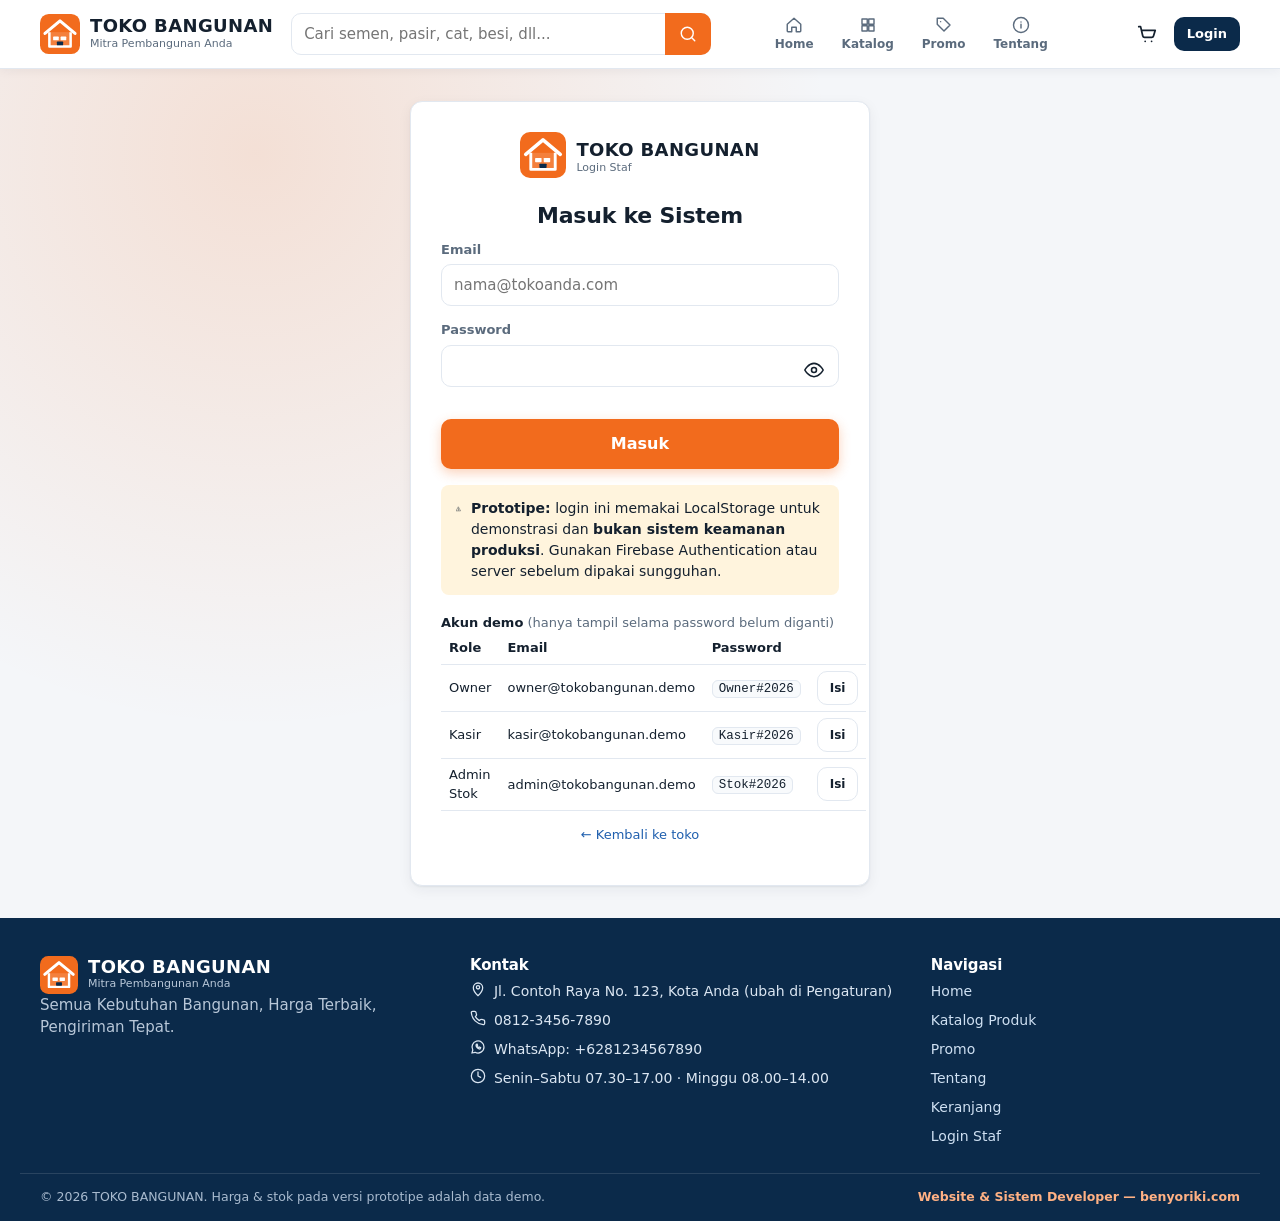
==== admin-stok.html @ a37c3157 "Add files via upload" ====
<!DOCTYPE html>
<html lang="id" data-theme="light">
<head>
<meta charset="utf-8">
<meta name="viewport" content="width=device-width, initial-scale=1">
<title>Dashboard Admin Stok — TOKO BANGUNAN</title>
<meta name="description" content="Inventaris dan pengelolaan stok toko bangunan.">
<meta name="theme-color" content="#0b2a4a">
<link rel="manifest" href="manifest.json">
<link rel="icon" href="icon.svg" type="image/svg+xml">
<link rel="apple-touch-icon" href="icon-192.png">
<script>(function(){try{var t=localStorage.getItem('tb_theme');if(t!=='dark'&&t!=='light')t=(window.matchMedia&&matchMedia('(prefers-color-scheme: dark)').matches)?'dark':'light';document.documentElement.setAttribute('data-theme',t);if(sessionStorage.getItem('tb_loaded')){document.documentElement.classList.add('no-loader')}else{document.documentElement.classList.add('loading')}}catch(e){}})();</script>
<link rel="stylesheet" href="style.css">
<link rel="stylesheet" href="responsive.css">
</head>
<body class="guard-pending" data-shell="dash" data-title="Admin Stok & Inventaris" data-roles="admin,owner">
<div id="tb-loader" role="status" aria-live="polite" aria-label="Memuat TOKO BANGUNAN"><div class="ld-box"><div class="ld-logo"><svg width="84" height="84" viewBox="0 0 64 64" role="img" aria-label="Logo TOKO BANGUNAN"><rect width="64" height="64" rx="14" fill="#f26b1d"/><path d="M8 31L32 11l24 20" fill="none" stroke="#fff" stroke-width="5" stroke-linecap="round" stroke-linejoin="round"/><path d="M15 29v23h34V29" fill="#fff" fill-opacity=".14" stroke="#fff" stroke-width="4" stroke-linejoin="round"/><rect x="21" y="36" width="9" height="6" rx="1" fill="#fff"/><rect x="33" y="36" width="9" height="6" rx="1" fill="#fff"/><rect x="27" y="44" width="10" height="6" rx="1" fill="#0b2a4a"/></svg></div><b>TOKO BANGUNAN</b><div class="ld-sub">Mitra Pembangunan Anda</div><div class="ld-bar"><i></i></div><small>Memuat sistem…</small></div></div>
<div class="dash" id="dash"><aside class="dash-side" id="dash-side"></aside><div class="dash-scrim" id="dash-scrim"></div><div class="dash-body"><header class="dash-top" id="dash-top"></header>
<main class="dash-main" id="page">

<div class="stat-grid" id="stok-stats"></div>
<div class="tabs" role="tablist" id="stok-tabs"><button role="tab" data-tab="inventaris" class="active">Inventaris</button><button role="tab" data-tab="mutasi">Stok Masuk / Keluar</button><button role="tab" data-tab="riwayat">Riwayat Stok</button><button role="tab" data-tab="kategori">Kategori & Satuan</button></div>
<section id="tab-inventaris">
  <div class="filter-bar">
    <label class="field grow"><span>Cari (SKU / nama / merek)</span><input class="input" type="search" id="inv-q" placeholder="Cari barang…"></label>
    <label class="field"><span>Kategori</span><select class="input" id="inv-cat"></select></label>
    <label class="field"><span>Status stok</span><select class="input" id="inv-status"><option value="">Semua</option><option value="ok">Tersedia</option><option value="low">Menipis</option><option value="out">Habis</option><option value="inactive">Nonaktif</option></select></label>
    <button class="btn btn-primary" id="inv-add" type="button"><span data-ic="plus" data-size="18"></span> Tambah Produk</button>
    <button class="btn btn-outline" id="inv-csv" type="button"><span data-ic="download" data-size="18"></span> Ekspor CSV</button>
  </div>
  <div class="tbl-wrap"><table class="tbl cards-sm" id="inv-table"><thead><tr><th class="sortable" data-sort="sku">SKU</th><th class="sortable" data-sort="name">Nama Barang</th><th class="sortable" data-sort="category">Kategori</th><th>Satuan</th><th class="num sortable" data-sort="stock">Stok</th><th class="num sortable" data-sort="cost">Harga Modal</th><th class="num sortable" data-sort="price">Harga Jual</th><th>Status</th><th class="actions">Aksi</th></tr></thead><tbody id="inv-body"></tbody></table></div>
  <div class="pager" id="inv-pager"></div>
</section>
<section id="tab-mutasi" hidden>
  <div class="grid-2e">
    <div class="card panel"><h3>Catat Stok Masuk</h3><form id="form-in" novalidate>
      <label class="field"><span>Produk *</span><select class="input" id="in-prod"></select></label>
      <div class="form-grid"><label class="field"><span>Jumlah masuk *</span><input class="input" type="number" min="0" step="any" id="in-qty" inputmode="decimal"></label><label class="field"><span>Satuan</span><input class="input" id="in-unit" disabled></label></div>
      <label class="field"><span>Alasan / keterangan *</span><input class="input" id="in-reason" placeholder="Contoh: Pembelian dari supplier PT Abadi, nota 123"></label>
      <p class="form-error" id="in-err" role="alert"></p><button class="btn btn-ok" type="submit">Simpan Stok Masuk</button></form></div>
    <div class="card panel"><h3>Catat Stok Keluar</h3><form id="form-out" novalidate>
      <label class="field"><span>Produk *</span><select class="input" id="out-prod"></select></label>
      <div class="form-grid"><label class="field"><span>Jumlah keluar *</span><input class="input" type="number" min="0" step="any" id="out-qty" inputmode="decimal"></label><label class="field"><span>Stok tersedia</span><input class="input" id="out-avail" disabled></label></div>
      <label class="field"><span>Alasan / keterangan *</span><input class="input" id="out-reason" placeholder="Contoh: Rusak/pecah, retur supplier, pemakaian toko"></label>
      <p class="form-error" id="out-err" role="alert"></p><button class="btn btn-danger" type="submit">Simpan Stok Keluar</button></form></div>
  </div>
  <div class="alert info"><span data-ic="info" data-size="18"></span><span>Penjualan kasir dan pesanan online mengurangi stok otomatis. Gunakan form ini hanya untuk stok masuk, keluar non-penjualan, dan koreksi hasil opname. Setiap perubahan mencatat waktu, jumlah, alasan, dan pengguna.</span></div>
  <div class="card panel"><h3>Koreksi Stok (Opname)</h3><form id="form-fix" novalidate class="filter-bar" style="margin:0">
    <label class="field grow"><span>Produk</span><select class="input" id="fix-prod"></select></label>
    <label class="field"><span>Stok hasil hitung fisik</span><input class="input" type="number" min="0" step="any" id="fix-qty"></label>
    <label class="field grow"><span>Alasan *</span><input class="input" id="fix-reason" placeholder="Contoh: Opname bulanan"></label>
    <button class="btn btn-outline" type="submit">Terapkan Koreksi</button></form><p class="form-error" id="fix-err" role="alert"></p></div>
</section>
<section id="tab-riwayat" hidden>
  <div class="filter-bar"><label class="field grow"><span>Cari produk / alasan</span><input class="input" type="search" id="mv-q"></label>
    <label class="field"><span>Jenis</span><select class="input" id="mv-type"><option value="">Semua</option><option value="masuk">Masuk</option><option value="keluar">Keluar</option><option value="koreksi">Koreksi</option><option value="penjualan">Penjualan kasir</option><option value="pesanan">Pesanan online</option><option value="pembatalan">Pembatalan</option></select></label>
    <button class="btn btn-outline" id="mv-csv" type="button"><span data-ic="download" data-size="18"></span> Ekspor CSV</button></div>
  <div class="tbl-wrap"><table class="tbl cards-sm"><thead><tr><th>Waktu</th><th>SKU</th><th>Produk</th><th>Jenis</th><th class="num">Jumlah</th><th class="num">Sebelum → Sesudah</th><th>Alasan</th><th>Pengguna</th></tr></thead><tbody id="mv-body"></tbody></table></div>
  <div class="pager" id="mv-pager"></div>
</section>
<section id="tab-kategori" hidden>
  <div class="grid-2e">
    <div class="card panel"><h3>Kategori</h3><div id="cat-list"></div>
      <form id="form-cat" class="filter-bar" style="margin:12px 0 0"><label class="field grow"><span>Nama kategori baru</span><input class="input" id="cat-name" placeholder="Contoh: Perlengkapan Taman"></label><button class="btn btn-primary" type="submit">Tambah</button></form><p class="form-error" id="cat-err" role="alert"></p></div>
    <div class="card panel"><h3>Satuan</h3><div id="unit-list" class="chips"></div>
      <form id="form-unit" class="filter-bar" style="margin:12px 0 0"><label class="field grow"><span>Satuan baru</span><input class="input" id="unit-name" placeholder="Contoh: bundle"></label><button class="btn btn-primary" type="submit">Tambah</button></form><p class="form-error" id="unit-err" role="alert"></p></div>
  </div>
</section>

</main>
<div id="dash-foot"></div></div></div>
<script src="data.js"></script>
<script src="app.js"></script>
<script src="auth.js"></script>
<script src="admin-stok.js"></script>
</body>
</html>
---- style.css ----
/* =====================================================================
   style.css — Desain utama TOKO BANGUNAN (tema terang & gelap)
   ===================================================================== */
:root {
  --bg: #f4f6f9; --surface: #ffffff; --surface-2: #f8fafc; --text: #14202e; --muted: #5b6b7d; --line: #e2e8f0;
  --navy: #0b2a4a; --navy-2: #123a63; --navy-text: #eaf1f8; --orange: #f26b1d; --orange-d: #d4570f; --orange-soft: #fff1e8;
  --blue: #1f5fae; --ok: #15803d; --ok-soft: #e6f6ec; --warn: #b45309; --warn-soft: #fff4dd; --bad: #c62828; --bad-soft: #fdeaea;
  --shadow: 0 1px 2px rgba(16, 32, 52, .06), 0 4px 14px rgba(16, 32, 52, .06); --shadow-lg: 0 10px 40px rgba(16, 32, 52, .18);
  --r: 12px; --r-sm: 8px; --font: Inter, system-ui, -apple-system, "Segoe UI", Roboto, "Helvetica Neue", Arial, sans-serif;
}
[data-theme="dark"] {
  --bg: #0b131e; --surface: #121e2d; --surface-2: #0f1927; --text: #e8eef5; --muted: #9fb2c6; --line: #24364b;
  --navy: #081423; --navy-2: #0e2540; --orange-soft: #3a2314; --ok: #4ade80; --ok-soft: #12301f; --warn: #fbbf24; --warn-soft: #3a2d0e; --bad: #f87171; --bad-soft: #3b1717; --blue: #6aa8ff;
  --shadow: 0 1px 2px rgba(0, 0, 0, .4), 0 4px 14px rgba(0, 0, 0, .3); --shadow-lg: 0 10px 40px rgba(0, 0, 0, .55);
}
* { box-sizing: border-box; }
html { -webkit-text-size-adjust: 100%; scroll-behavior: smooth; }
body { margin: 0; font-family: var(--font); background: var(--bg); color: var(--text); font-size: 15px; line-height: 1.5; min-width: 320px; overflow-x: hidden; }
img, svg { max-width: 100%; }
a { color: var(--blue); text-decoration: none; } a:hover { text-decoration: underline; }
h1, h2, h3, h4 { line-height: 1.2; margin: 0 0 .5em; letter-spacing: -.01em; }
p { margin: 0 0 .8em; }
:focus-visible { outline: 3px solid #ffb184; outline-offset: 2px; border-radius: 6px; }
.container { width: 100%; max-width: 1240px; margin: 0 auto; padding: 0 20px; }
.ic { flex: none; vertical-align: middle; }
.muted { color: var(--muted); } .muted-light { color: #b8c7d8; } .small { font-size: 13px; } .right { text-align: right; } .center { text-align: center; }
.sr-only { position: absolute; width: 1px; height: 1px; overflow: hidden; clip: rect(0 0 0 0); white-space: nowrap; }
body.modal-open { overflow: hidden; }
.guard-pending #page, .guard-pending #dash { visibility: hidden; }
[hidden] { display: none !important; }

/* ---- Loading screen ---- */
#tb-loader { position: fixed; inset: 0; z-index: 9999; background: linear-gradient(160deg, #0b2a4a, #123a63); display: grid; place-items: center; color: #fff; transition: opacity .45s ease, visibility .45s; }
#tb-loader.done { opacity: 0; visibility: hidden; }
html.no-loader #tb-loader { display: none; }
html.loading body { overflow: hidden; }
.ld-box { text-align: center; padding: 24px; }
.ld-logo { width: 84px; height: 84px; margin: 0 auto 14px; animation: ldPop .9s ease both; }
.ld-box b { display: block; font-size: 24px; letter-spacing: .12em; }
.ld-box small { display: block; margin-top: 10px; opacity: .8; }
.ld-sub { opacity: .85; font-size: 13px; margin-top: 2px; }
.ld-bar { width: 220px; height: 6px; border-radius: 99px; background: rgba(255, 255, 255, .2); margin: 18px auto 0; overflow: hidden; }
.ld-bar i { display: block; height: 100%; width: 100%; background: var(--orange); border-radius: 99px; transform-origin: left; animation: ldBar 3s linear forwards; }
@keyframes ldBar { from { transform: scaleX(0); } to { transform: scaleX(1); } }
@keyframes ldPop { from { transform: scale(.6) translateY(10px); opacity: 0; } to { transform: none; opacity: 1; } }

/* ---- Tombol & form ---- */
.btn { display: inline-flex; align-items: center; justify-content: center; gap: 8px; border: 1.5px solid transparent; border-radius: 10px; padding: 10px 18px; font: 600 14px/1.2 var(--font); cursor: pointer; transition: transform .12s ease, background .15s, box-shadow .15s, border-color .15s; min-height: 42px; text-decoration: none !important; white-space: nowrap; }
.btn:active { transform: translateY(1px); } .btn[disabled] { opacity: .5; cursor: not-allowed; }
.btn-primary { background: var(--orange); color: #fff; box-shadow: 0 4px 12px rgba(242, 107, 29, .3); } .btn-primary:hover:not([disabled]) { background: var(--orange-d); }
.btn-dark { background: var(--navy); color: #fff; } .btn-dark:hover { background: var(--navy-2); }
.btn-outline { background: transparent; border-color: var(--line); color: var(--text); } .btn-outline:hover { border-color: var(--orange); color: var(--orange); }
.btn-ghost { background: transparent; color: var(--text); } .btn-ghost:hover { background: var(--surface-2); }
.btn-light { background: #fff; color: #14202e; } .btn-danger { background: var(--bad); color: #fff; } .btn-ok { background: var(--ok); color: #fff; }
[data-theme="dark"] .btn-ok { color: #06240f; } [data-theme="dark"] .btn-danger { color: #2a0606; }
.btn-ghost-light { background: rgba(255, 255, 255, .08); color: #fff; border-color: rgba(255, 255, 255, .18); } .btn-ghost-light:hover { background: rgba(255, 255, 255, .16); }
.btn-sm { padding: 6px 12px; min-height: 34px; font-size: 13px; } .btn-lg { padding: 14px 26px; font-size: 16px; min-height: 50px; } .btn-block { width: 100%; }
.icon-btn { display: inline-grid; place-items: center; width: 42px; height: 42px; border-radius: 10px; border: 0; background: transparent; color: inherit; cursor: pointer; position: relative; } .icon-btn:hover { background: rgba(127, 140, 160, .16); text-decoration: none; }
.input, select.input, textarea.input { width: 100%; padding: 10px 12px; border: 1.5px solid var(--line); border-radius: 10px; background: var(--surface); color: var(--text); font: 400 15px var(--font); min-height: 42px; }
.input:focus { border-color: var(--orange); outline: none; box-shadow: 0 0 0 3px rgba(242, 107, 29, .2); }
textarea.input { min-height: 80px; resize: vertical; }
.field { display: block; margin-bottom: 14px; } .field > span { display: block; font-size: 13px; font-weight: 600; margin-bottom: 5px; color: var(--muted); }
.field .hint { font-weight: 400; font-size: 12px; color: var(--muted); margin-top: 4px; display: block; }
.form-error { color: var(--bad); font-size: 13px; min-height: 18px; margin: 4px 0 0; font-weight: 600; }
.form-grid { display: grid; grid-template-columns: repeat(2, minmax(0, 1fr)); gap: 0 16px; } .form-grid .full { grid-column: 1 / -1; }
.check { display: flex; align-items: center; gap: 8px; font-size: 14px; cursor: pointer; } .check input { width: 18px; height: 18px; accent-color: var(--orange); }
.pw-wrap { position: relative; } .pw-wrap .input { padding-right: 46px; } .pw-wrap button { position: absolute; right: 4px; top: 4px; }

/* ---- Badge, pill, kartu, alert ---- */
.badge { position: absolute; top: 2px; right: 0; min-width: 18px; height: 18px; border-radius: 99px; background: var(--orange); color: #fff; font: 700 11px/18px var(--font); text-align: center; padding: 0 5px; }
.pill { display: inline-block; padding: 2px 10px; border-radius: 99px; font-size: 12px; font-weight: 700; background: var(--surface-2); color: var(--muted); border: 1px solid var(--line); white-space: nowrap; }
.pill.ok { background: var(--ok-soft); color: var(--ok); border-color: transparent; } .pill.warn { background: var(--warn-soft); color: var(--warn); border-color: transparent; } .pill.bad { background: var(--bad-soft); color: var(--bad); border-color: transparent; } .pill.promo { background: var(--orange); color: #fff; border-color: transparent; } .pill.info { background: #e7f0fc; color: #1f5fae; border-color: transparent; }
[data-theme="dark"] .pill.info { background: #15294a; color: #8db8ff; }
.card { background: var(--surface); border: 1px solid var(--line); border-radius: var(--r); box-shadow: var(--shadow); }
.card-pad { padding: 20px; }
.alert { display: flex; gap: 10px; padding: 12px 14px; border-radius: var(--r-sm); font-size: 14px; border: 1px solid var(--line); background: var(--surface-2); margin-bottom: 14px; }
.alert.warn { background: var(--warn-soft); border-color: transparent; color: var(--text); } .alert.bad { background: var(--bad-soft); border-color: transparent; } .alert.ok { background: var(--ok-soft); border-color: transparent; } .alert.info { background: #e7f0fc; border-color: transparent; color: #0f3a6e; }
[data-theme="dark"] .alert.info { background: #15294a; color: #cfe1ff; }
.demo-banner { display: flex; gap: 8px; align-items: flex-start; background: var(--warn-soft); color: var(--text); font-size: 13px; padding: 8px 14px; border-radius: 10px; margin: 12px 0; }
.toasts, #toasts { position: fixed; right: 16px; bottom: 16px; z-index: 9000; display: grid; gap: 8px; max-width: min(380px, calc(100vw - 32px)); }
.toast { background: var(--navy); color: #fff; padding: 12px 16px; border-radius: 10px; box-shadow: var(--shadow-lg); font-size: 14px; animation: toastIn .25s ease; border-left: 4px solid var(--blue); }
.toast.ok { border-left-color: #2fb860; } .toast.error { border-left-color: #ef4444; background: #3b1212; } .toast.out { opacity: 0; transform: translateY(8px); transition: .3s; }
@keyframes toastIn { from { opacity: 0; transform: translateY(10px); } }

/* ---- Modal ---- */
.modal-wrap { position: fixed; inset: 0; z-index: 8000; background: rgba(8, 20, 35, .6); display: grid; place-items: center; padding: 16px; animation: fade .15s; }
.modal { background: var(--surface); color: var(--text); width: min(560px, 100%); max-height: calc(100vh - 32px); display: flex; flex-direction: column; border-radius: 14px; box-shadow: var(--shadow-lg); }
.modal.wide, .modal-wrap.wide .modal { width: min(860px, 100%); }
.modal-head { display: flex; justify-content: space-between; align-items: center; padding: 14px 18px; border-bottom: 1px solid var(--line); } .modal-head h3 { margin: 0; font-size: 18px; }
.modal-body { padding: 18px; overflow: auto; } .modal-foot { padding: 12px 18px; border-top: 1px solid var(--line); display: flex; gap: 8px; justify-content: flex-end; flex-wrap: wrap; }
@keyframes fade { from { opacity: 0; } }

/* ---- Header publik ---- */
.site-header { position: sticky; top: 0; z-index: 500; background: var(--surface); border-bottom: 1px solid var(--line); box-shadow: 0 2px 10px rgba(16, 32, 52, .05); }
.hdr-row { display: flex; align-items: center; gap: 18px; min-height: 68px; }
.brand { display: flex; align-items: center; gap: 10px; color: var(--text); text-decoration: none !important; } .brand b { display: block; font-size: 18px; letter-spacing: .02em; line-height: 1.1; font-weight: 800; } .brand small { display: block; font-size: 11px; color: var(--muted); }
.brand-light { color: #fff; } .brand-light small { color: #b8c7d8; }
.hdr-search { flex: 1; display: flex; max-width: 420px; position: relative; } .hdr-search .input { padding-right: 52px; border-radius: 10px; }
.search-btn { position: absolute; right: 0; top: 0; height: 100%; width: 46px; border: 0; background: var(--orange); color: #fff; border-radius: 0 10px 10px 0; cursor: pointer; }
.hdr-nav { display: flex; gap: 4px; margin-left: auto; } .hdr-nav a { display: flex; flex-direction: column; align-items: center; gap: 1px; padding: 6px 12px; border-radius: 8px; color: var(--muted); font-size: 12px; font-weight: 600; } .hdr-nav a:hover, .hdr-nav a.active { color: var(--orange); text-decoration: none; background: var(--orange-soft); }
.hdr-actions { display: flex; align-items: center; gap: 6px; } .menu-btn { display: none; }

/* ---- Hero ---- */
.hero { position: relative; color: #fff; background: var(--navy); overflow: hidden; }
.hero-img { position: absolute; inset: 0; width: 100%; height: 100%; object-fit: cover; }
.hero::before { content: ""; position: absolute; inset: 0; background: linear-gradient(90deg, rgba(8, 20, 35, .93) 0%, rgba(8, 20, 35, .72) 42%, rgba(8, 20, 35, .12) 100%); z-index: 1; }
.hero-inner { position: relative; z-index: 2; padding: 64px 20px 54px; display: grid; grid-template-columns: 1.2fr .8fr; gap: 24px; align-items: center; }
.hero h1 { font-size: clamp(30px, 4.6vw, 54px); font-weight: 800; margin-bottom: 14px; } .hero h1 em { font-style: normal; color: #ffa04d; display: block; }
.hero p { font-size: 17px; max-width: 560px; color: #dbe6f2; }
.hero-cta { display: flex; gap: 12px; flex-wrap: wrap; margin: 22px 0; }
.hero-badges { display: flex; flex-wrap: wrap; gap: 10px 22px; margin-top: 8px; } .hero-badges span { display: flex; align-items: center; gap: 8px; font-size: 14px; font-weight: 600; } .hero-badges .ic-wrap { display: grid; place-items: center; width: 34px; height: 34px; border-radius: 50%; background: var(--orange); }
.promo-badge { justify-self: end; width: 190px; height: 190px; border-radius: 50%; background: radial-gradient(circle at 35% 30%, #ff5a2a, #c9150d); display: grid; place-content: center; text-align: center; box-shadow: 0 10px 30px rgba(0, 0, 0, .4), 0 0 0 6px rgba(255, 200, 60, .85); transform: rotate(-8deg); }
.promo-badge small { font-weight: 800; letter-spacing: .1em; font-size: 13px; color: #ffe08a; } .promo-badge strong { font-size: 54px; line-height: 1; font-weight: 800; } .promo-badge span { font-size: 12px; font-weight: 700; }

/* ---- Seksi ---- */
.section { padding: 44px 0; } .section.alt { background: var(--surface); border-block: 1px solid var(--line); }
.sec-head { display: flex; justify-content: space-between; align-items: end; gap: 12px; margin-bottom: 20px; flex-wrap: wrap; } .sec-head h2 { margin: 0; font-size: 26px; } .sec-head p { margin: 4px 0 0; color: var(--muted); }
.link-more { font-weight: 700; display: inline-flex; align-items: center; gap: 6px; font-size: 14px; }
.cat-grid { display: grid; grid-template-columns: repeat(auto-fill, minmax(140px, 1fr)); gap: 14px; }
.cat-card { display: block; text-align: center; background: var(--surface); border: 1px solid var(--line); border-radius: var(--r); padding: 12px; color: var(--text); transition: .15s; } .cat-card:hover { border-color: var(--orange); transform: translateY(-3px); box-shadow: var(--shadow); text-decoration: none; }
.cat-card img { width: 100%; aspect-ratio: 1; object-fit: cover; border-radius: 8px; background: var(--surface-2); } .cat-card b { display: block; margin-top: 8px; font-size: 14px; } .cat-card small { color: var(--muted); }
.strip { display: grid; grid-template-columns: repeat(4, 1fr); gap: 14px; } .strip .item { display: flex; gap: 12px; align-items: center; padding: 16px; } .strip .ic-wrap { width: 46px; height: 46px; display: grid; place-items: center; border-radius: 12px; background: var(--orange-soft); color: var(--orange); flex: none; }
.promo-banner { display: grid; grid-template-columns: auto 1fr auto; gap: 20px; align-items: center; background: linear-gradient(100deg, var(--orange), #ff9a3d); color: #fff; border-radius: 16px; padding: 22px 26px; }
.promo-banner h3 { font-size: 24px; margin: 0 0 4px; } .promo-banner p { margin: 0; opacity: .95; } .promo-banner .btn { background: #fff; color: #b44100; }
.ship-banner { display: grid; grid-template-columns: 1fr 1fr; border-radius: 16px; overflow: hidden; background: var(--navy); color: #fff; }
.ship-banner .l { padding: 28px; } .ship-banner .l h3 { color: #ffa04d; font-size: 24px; } .ship-banner .r { padding: 28px; background: var(--navy-2); }
.ship-steps { margin: 0; padding: 0; list-style: none; display: grid; gap: 10px; } .ship-steps li { display: flex; gap: 10px; align-items: flex-start; font-size: 14px; } .ship-steps .n { background: var(--orange); width: 24px; height: 24px; border-radius: 50%; display: grid; place-items: center; font-size: 12px; font-weight: 800; flex: none; }
.why-grid { display: grid; grid-template-columns: repeat(3, 1fr); gap: 16px; } .why { padding: 22px; } .why .ic-wrap { width: 48px; height: 48px; border-radius: 12px; background: var(--orange-soft); color: var(--orange); display: grid; place-items: center; margin-bottom: 12px; }
.testi-grid { display: grid; grid-template-columns: repeat(3, 1fr); gap: 16px; } .testi { padding: 20px; } .testi q { display: block; font-size: 15px; margin-bottom: 12px; } .testi .who { font-weight: 700; font-size: 14px; }

/* ---- Produk ---- */
.prod-grid { display: grid; grid-template-columns: repeat(auto-fill, minmax(210px, 1fr)); gap: 16px; }
.prod { background: var(--surface); border: 1px solid var(--line); border-radius: var(--r); overflow: hidden; display: flex; flex-direction: column; transition: .15s; position: relative; } .prod:hover { box-shadow: var(--shadow); transform: translateY(-2px); }
.prod .pimg { aspect-ratio: 1; background: var(--surface-2); position: relative; } .prod .pimg img { width: 100%; height: 100%; object-fit: cover; display: block; }
.prod .pill.promo { position: absolute; top: 10px; left: 10px; } .prod .pill.oos { position: absolute; top: 10px; right: 10px; }
.prod .pbody { padding: 12px 14px 14px; display: flex; flex-direction: column; gap: 4px; flex: 1; } .prod .pname { font-weight: 700; font-size: 14.5px; line-height: 1.3; min-height: 38px; } .prod .pbrand { font-size: 12px; color: var(--muted); }
.price { font-weight: 800; font-size: 18px; } .price small { font-weight: 500; color: var(--muted); font-size: 12px; } .price-old { color: var(--muted); text-decoration: line-through; font-size: 13px; margin-left: 6px; font-weight: 500; }
.prod .stock { font-size: 12px; font-weight: 600; } .stock.ok { color: var(--ok); } .stock.warn { color: var(--warn); } .stock.bad { color: var(--bad); }
.prod .btn { margin-top: auto; }
.cat-layout { display: grid; grid-template-columns: 260px 1fr; gap: 24px; padding: 24px 0 44px; }
.filters { padding: 18px; position: sticky; top: 84px; align-self: start; max-height: calc(100vh - 100px); overflow: auto; } .filters h3 { font-size: 16px; }
.toolbar { display: flex; gap: 10px; flex-wrap: wrap; align-items: center; justify-content: space-between; margin-bottom: 14px; }
.chips { display: flex; gap: 8px; flex-wrap: wrap; margin-bottom: 14px; } .chip { border: 1.5px solid var(--line); background: var(--surface); color: var(--text); padding: 6px 14px; border-radius: 99px; font: 600 13px var(--font); cursor: pointer; } .chip.active, .chip:hover { background: var(--orange); border-color: var(--orange); color: #fff; }
.empty { text-align: center; padding: 48px 16px; color: var(--muted); } .empty .ic { width: 44px; height: 44px; opacity: .5; margin-bottom: 8px; }
.pager { display: flex; gap: 6px; justify-content: center; margin-top: 18px; flex-wrap: wrap; align-items: center; }

/* ---- Keranjang & checkout ---- */
.cart-layout { display: grid; grid-template-columns: 1fr 400px; gap: 24px; padding: 24px 0 48px; align-items: start; }
.cart-item { display: grid; grid-template-columns: 76px 1fr auto; gap: 14px; padding: 14px; border-bottom: 1px solid var(--line); align-items: center; } .cart-item:last-child { border: 0; }
.cart-item img { width: 76px; height: 76px; object-fit: cover; border-radius: 10px; background: var(--surface-2); }
.qty { display: inline-flex; align-items: center; border: 1.5px solid var(--line); border-radius: 10px; overflow: hidden; background: var(--surface); } .qty button { width: 36px; height: 36px; border: 0; background: transparent; color: var(--text); cursor: pointer; font-size: 18px; display: grid; place-items: center; } .qty button:hover { background: var(--orange-soft); } .qty input { width: 56px; height: 36px; border: 0; text-align: center; background: transparent; color: var(--text); font: 700 15px var(--font); -moz-appearance: textfield; } .qty input::-webkit-outer-spin-button, .qty input::-webkit-inner-spin-button { -webkit-appearance: none; margin: 0; }
.sum-row { display: flex; justify-content: space-between; gap: 12px; padding: 6px 0; font-size: 14.5px; } .sum-row.total { border-top: 2px dashed var(--line); margin-top: 8px; padding-top: 12px; font-size: 20px; font-weight: 800; } .sum-row.disc { color: var(--ok); }
.opt { display: flex; gap: 12px; align-items: flex-start; border: 1.5px solid var(--line); border-radius: 12px; padding: 12px 14px; margin-bottom: 10px; cursor: pointer; background: var(--surface); } .opt:has(input:checked) { border-color: var(--orange); background: var(--orange-soft); } .opt input { margin-top: 4px; accent-color: var(--orange); width: 18px; height: 18px; } .opt b { display: block; } .opt small { color: var(--muted); }
.opt.disabled { opacity: .5; cursor: not-allowed; }
.qris-box { text-align: center; } .qris-box img { max-width: 320px; width: 100%; border-radius: 12px; border: 1px solid var(--line); background: #fff; }
.steps { display: flex; gap: 6px; margin: 4px 0 22px; flex-wrap: wrap; } .steps span { background: var(--surface-2); border: 1px solid var(--line); border-radius: 99px; padding: 4px 14px; font-size: 13px; font-weight: 600; color: var(--muted); } .steps span.on { background: var(--orange); color: #fff; border-color: var(--orange); }

/* ---- Login ---- */
.login-wrap { min-height: calc(100vh - 68px); display: grid; place-items: center; padding: 32px 16px; background: radial-gradient(circle at 20% 10%, rgba(242, 107, 29, .16), transparent 45%), var(--bg); }
.login-card { width: min(460px, 100%); padding: 30px; } .login-card .brand { justify-content: center; margin-bottom: 18px; }
.demo-accounts { margin-top: 18px; font-size: 13px; } .demo-accounts table { width: 100%; border-collapse: collapse; } .demo-accounts td, .demo-accounts th { padding: 6px 8px; border-bottom: 1px solid var(--line); text-align: left; } .demo-accounts button { font-size: 12px; }

/* ---- Footer ---- */
.site-footer { background: var(--navy); color: #dbe6f2; padding-top: 38px; margin-top: 0; } .site-footer h4 { color: #fff; font-size: 15px; }
.foot-grid { display: grid; grid-template-columns: 1.3fr 1.4fr 1fr; gap: 28px; padding-bottom: 26px; }
.foot-list { list-style: none; margin: 0; padding: 0; display: grid; gap: 8px; font-size: 14px; } .foot-list li { display: flex; gap: 8px; align-items: flex-start; } .foot-list.plain a { color: #cfe0f2; }
.foot-bottom { border-top: 1px solid rgba(255, 255, 255, .12); padding: 14px 20px; display: flex; justify-content: space-between; gap: 10px; flex-wrap: wrap; font-size: 12.5px; color: #a9bbcf; } .dev-credit { color: #ffb184; font-weight: 600; }

/* ---- Dashboard ---- */
.dash { display: grid; grid-template-columns: 250px minmax(0, 1fr); min-height: 100vh; }
.dash-side { background: var(--navy); color: #dbe6f2; display: flex; flex-direction: column; position: sticky; top: 0; height: 100vh; z-index: 700; }
.side-head { padding: 16px; display: flex; justify-content: space-between; align-items: center; border-bottom: 1px solid rgba(255, 255, 255, .1); } .side-close { display: none; color: #fff; }
.side-nav { padding: 12px; display: grid; gap: 4px; flex: 1; overflow: auto; align-content: start; } .side-nav a { display: flex; align-items: center; gap: 12px; padding: 11px 14px; border-radius: 10px; color: #cfe0f2; font-weight: 600; font-size: 14px; } .side-nav a:hover { background: rgba(255, 255, 255, .08); text-decoration: none; } .side-nav a.active { background: var(--orange); color: #fff; }
.side-foot { padding: 14px; border-top: 1px solid rgba(255, 255, 255, .1); display: grid; gap: 8px; } .side-user { display: flex; gap: 10px; align-items: center; margin-bottom: 4px; } .side-user b { display: block; font-size: 13.5px; color: #fff; } .side-user small { color: #9fb6cf; font-size: 12px; word-break: break-all; }
.avatar { width: 38px; height: 38px; border-radius: 50%; background: var(--orange); color: #fff; display: grid; place-items: center; font-weight: 800; flex: none; }
.dash-body { display: flex; flex-direction: column; min-width: 0; }
.dash-top { position: sticky; top: 0; z-index: 400; background: var(--surface); border-bottom: 1px solid var(--line); display: flex; align-items: center; gap: 12px; padding: 10px 20px; min-height: 64px; } .dash-top #side-open { display: none; }
.top-title h1 { margin: 0; font-size: 20px; } .top-title small { color: var(--muted); display: block; font-size: 12px; } .top-right { margin-left: auto; display: flex; align-items: center; gap: 10px; }
.status-pill { display: inline-flex; gap: 6px; align-items: center; font-size: 12px; font-weight: 700; color: var(--ok); background: var(--ok-soft); padding: 4px 12px; border-radius: 99px; } .status-pill i { width: 8px; height: 8px; border-radius: 50%; background: currentColor; }
.top-user { display: inline-flex; gap: 6px; align-items: center; font-size: 13px; font-weight: 600; color: var(--muted); }
.dash-main { padding: 20px; flex: 1; min-width: 0; } .dash-credit { text-align: center; padding: 14px; font-size: 12px; color: var(--muted); border-top: 1px solid var(--line); }
.dash-scrim { display: none; }
.stat-grid { display: grid; grid-template-columns: repeat(auto-fit, minmax(min(100%, 230px), 1fr)); gap: 14px; margin-bottom: 18px; }
.stat { padding: 16px; display: flex; gap: 12px; align-items: flex-start; } .stat .ic-wrap { width: 44px; height: 44px; border-radius: 12px; display: grid; place-items: center; background: var(--orange-soft); color: var(--orange); flex: none; } .stat .ic-wrap.blue { background: #e7f0fc; color: #1f5fae; } .stat .ic-wrap.green { background: var(--ok-soft); color: var(--ok); } .stat .ic-wrap.red { background: var(--bad-soft); color: var(--bad); } .stat .ic-wrap.amber { background: var(--warn-soft); color: var(--warn); }
[data-theme="dark"] .stat .ic-wrap.blue { background: #15294a; color: #8db8ff; }
.stat > div:last-child { min-width: 0; }
.stat b { overflow-wrap: anywhere; }
.stat small { display: block; color: var(--muted); font-size: 12.5px; font-weight: 600; } .stat b { display: block; font-size: 22px; line-height: 1.2; letter-spacing: -.01em; } .stat em { font-style: normal; font-size: 12px; color: var(--muted); }
.panel { padding: 18px; margin-bottom: 18px; } .panel h3 { font-size: 16px; margin-bottom: 12px; display: flex; justify-content: space-between; align-items: center; gap: 10px; flex-wrap: wrap; }
.grid-2 { display: grid; grid-template-columns: minmax(0, 1.6fr) minmax(0, 1fr); gap: 18px; } .grid-2e { display: grid; grid-template-columns: repeat(2, minmax(0, 1fr)); gap: 18px; }
.tbl-wrap { overflow-x: auto; border: 1px solid var(--line); border-radius: 10px; background: var(--surface); -webkit-overflow-scrolling: touch; }
table.tbl { width: 100%; border-collapse: collapse; font-size: 14px; min-width: 560px; } .tbl th { background: var(--surface-2); text-align: left; font-size: 12.5px; text-transform: uppercase; letter-spacing: .03em; color: var(--muted); padding: 10px 12px; white-space: nowrap; border-bottom: 1px solid var(--line); } .tbl td { padding: 10px 12px; border-bottom: 1px solid var(--line); vertical-align: middle; } .tbl tr:last-child td { border-bottom: 0; } .tbl tbody tr:hover { background: var(--surface-2); }
.tbl th.sortable { cursor: pointer; user-select: none; } .tbl th.sortable:hover { color: var(--orange); } .tbl .num { text-align: right; font-variant-numeric: tabular-nums; } .tbl .actions { white-space: nowrap; text-align: right; }
.tabs { display: flex; gap: 4px; border-bottom: 2px solid var(--line); margin-bottom: 18px; overflow-x: auto; } .tabs button { background: none; border: 0; padding: 10px 16px; font: 700 14px var(--font); color: var(--muted); cursor: pointer; border-bottom: 3px solid transparent; margin-bottom: -2px; white-space: nowrap; } .tabs button.active { color: var(--orange); border-color: var(--orange); }
.filter-bar { display: flex; gap: 10px; flex-wrap: wrap; align-items: end; margin-bottom: 14px; } .filter-bar .field { margin: 0; min-width: 140px; flex: 1 1 140px; max-width: 240px; } .filter-bar .grow { flex: 2 1 220px; max-width: 360px; }
.bar-chart { width: 100%; height: auto; display: block; } .legend { display: flex; gap: 16px; font-size: 12.5px; color: var(--muted); flex-wrap: wrap; } .legend i { display: inline-block; width: 12px; height: 12px; border-radius: 3px; vertical-align: -1px; margin-right: 6px; }
.donut-wrap { display: flex; gap: 18px; align-items: center; flex-wrap: wrap; } .donut { width: 150px; height: 150px; border-radius: 50%; flex: none; position: relative; } .donut::after { content: ""; position: absolute; inset: 28px; background: var(--surface); border-radius: 50%; }
.rank { list-style: none; margin: 0; padding: 0; } .rank li { display: grid; grid-template-columns: 26px 1fr auto; gap: 10px; align-items: center; padding: 8px 0; border-bottom: 1px solid var(--line); font-size: 14px; } .rank li:last-child { border: 0; } .rank .no { width: 24px; height: 24px; border-radius: 50%; background: var(--orange-soft); color: var(--orange); font-size: 12px; font-weight: 800; display: grid; place-items: center; }
.meter { height: 6px; background: var(--line); border-radius: 9px; overflow: hidden; margin-top: 4px; } .meter i { display: block; height: 100%; background: var(--orange); }

/* ---- POS Kasir ---- */
.pos { display: grid; grid-template-columns: minmax(0, 1fr) 390px; gap: 18px; align-items: start; }
.pos-grid { display: grid; grid-template-columns: repeat(auto-fill, minmax(165px, 1fr)); gap: 12px; }
.pos-item { background: var(--surface); border: 1.5px solid var(--line); border-radius: 12px; overflow: hidden; cursor: pointer; text-align: left; padding: 0; font: inherit; color: inherit; display: flex; flex-direction: column; transition: .12s; } .pos-item:hover:not([disabled]) { border-color: var(--orange); transform: translateY(-2px); } .pos-item[disabled] { opacity: .45; cursor: not-allowed; }
.pos-item img { width: 100%; aspect-ratio: 5/3; object-fit: cover; } .pos-item .b { padding: 8px 10px 10px; } .pos-item .n { font-weight: 700; font-size: 13px; line-height: 1.25; min-height: 33px; } .pos-item .p { font-weight: 800; color: var(--orange); margin-top: 2px; } .pos-item .s { font-size: 11.5px; color: var(--muted); }
.pos-cart { position: sticky; top: 80px; padding: 0; display: flex; flex-direction: column; max-height: calc(100vh - 96px); } .pos-cart h3 { padding: 14px 16px; margin: 0; border-bottom: 1px solid var(--line); display: flex; justify-content: space-between; align-items: center; } .pos-lines { overflow: auto; flex: 1; min-height: 120px; } .pos-line { display: grid; grid-template-columns: 1fr auto; gap: 4px 10px; padding: 10px 16px; border-bottom: 1px solid var(--line); } .pos-line .n { font-weight: 700; font-size: 13.5px; } .pos-line .t { font-weight: 700; text-align: right; } .pos-pay { padding: 14px 16px; border-top: 1px solid var(--line); background: var(--surface-2); border-radius: 0 0 var(--r) var(--r); }
.pay-methods { display: grid; grid-template-columns: repeat(3, 1fr); gap: 6px; margin: 8px 0; } .pay-methods label { border: 1.5px solid var(--line); border-radius: 10px; padding: 8px 4px; text-align: center; cursor: pointer; font-weight: 700; font-size: 13px; background: var(--surface); } .pay-methods label:has(input:checked) { border-color: var(--orange); background: var(--orange-soft); color: var(--orange); } .pay-methods input { position: absolute; opacity: 0; pointer-events: none; }
.pos-fab { display: none; }
.receipt-preview { background: #fff; color: #000; font-family: "Courier New", monospace; font-size: 12px; padding: 14px; border: 1px dashed #999; max-width: 300px; margin: 0 auto; }

/* ---- Struk (print) ---- */
#print-area { display: none; }
.rcpt { width: 72mm; font: 12px/1.35 "Courier New", monospace; color: #000; } .rcpt hr { border: 0; border-top: 1px dashed #000; margin: 6px 0; } .rc-c { text-align: center; } .rc-r { text-align: right; }
@media print {
  body > *:not(#print-area) { display: none !important; }
  #print-area { display: block !important; position: static; } body { background: #fff; }
  @page { margin: 4mm; }
}
.detail-grid { display: grid; grid-template-columns: repeat(2, minmax(0, 1fr)); gap: 6px 18px; font-size: 14px; margin-bottom: 14px; } .detail-grid dt { color: var(--muted); font-size: 12px; } .detail-grid dd { margin: 0 0 6px; font-weight: 600; }
.timeline { list-style: none; margin: 0; padding: 0; font-size: 13px; } .timeline li { padding: 6px 0 6px 16px; border-left: 2px solid var(--line); position: relative; } .timeline li::before { content: ""; position: absolute; left: -5px; top: 11px; width: 8px; height: 8px; border-radius: 50%; background: var(--orange); }
.kbd { font-family: ui-monospace, Menlo, Consolas, monospace; background: var(--surface-2); border: 1px solid var(--line); border-radius: 6px; padding: 1px 6px; font-size: 12.5px; }
.zone-edit { display: grid; grid-template-columns: 2fr repeat(3, 1fr) auto; gap: 8px; align-items: end; margin-bottom: 8px; } .veh-edit { display: grid; grid-template-columns: 2fr 1fr repeat(3, 1fr) auto; gap: 8px; align-items: end; margin-bottom: 8px; }
.qris-preview { max-width: 240px; border-radius: 10px; border: 1px solid var(--line); background: #fff; }
.print-only { display: none; }
@media (prefers-reduced-motion: reduce) { * { animation: none !important; transition: none !important; scroll-behavior: auto !important; } .ld-bar i { transform: none; } }
---- responsive.css ----
/* =====================================================================
   responsive.css — Penyesuaian HP (320px+), tablet, laptop, layar lebar
   ===================================================================== */
@media (min-width: 1600px) {
  .container { max-width: 1440px; } .prod-grid { grid-template-columns: repeat(auto-fill, minmax(230px, 1fr)); }
}
@media (max-width: 1100px) {
  .hero-inner { grid-template-columns: 1fr; } .promo-badge { display: none; }
  .cart-layout { grid-template-columns: 1fr; } .grid-2 { grid-template-columns: 1fr; }
  .strip { grid-template-columns: repeat(2, 1fr); } .pos { grid-template-columns: minmax(0, 1fr) 340px; }
  .foot-grid { grid-template-columns: 1fr 1fr; } .foot-grid > :first-child { grid-column: 1 / -1; }
}
@media (max-width: 960px) {
  /* Dashboard: sidebar menjadi drawer */
  .dash { grid-template-columns: 1fr; }
  .dash-side { position: fixed; left: 0; top: 0; bottom: 0; width: 270px; transform: translateX(-102%); transition: transform .25s ease; box-shadow: var(--shadow-lg); }
  .dash.side-open .dash-side { transform: none; } .dash.side-open .dash-scrim { display: block; position: fixed; inset: 0; background: rgba(8, 20, 35, .55); z-index: 650; }
  .dash-top #side-open, .side-close { display: grid; } .top-user, .status-pill { display: none; }
  .cat-layout { grid-template-columns: 1fr; } .filters { position: static; max-height: none; }
  .ship-banner, .why-grid, .testi-grid { grid-template-columns: 1fr; } .promo-banner { grid-template-columns: 1fr; text-align: center; }
  .hdr-search { max-width: none; } .grid-2e { grid-template-columns: 1fr; }
  /* Menu header menjadi dropdown */
  .menu-btn { display: inline-grid; } .hdr-nav { display: none; position: absolute; left: 0; right: 0; top: 100%; background: var(--surface); border-bottom: 1px solid var(--line); flex-direction: column; padding: 8px 12px 12px; margin: 0; box-shadow: var(--shadow); } .hdr-nav.open { display: flex; } .hdr-nav a { flex-direction: row; gap: 12px; font-size: 15px; padding: 12px; }
  /* POS: keranjang menjadi panel bawah (drawer) */
  .pos { grid-template-columns: 1fr; } .pos-cart { position: fixed; left: 0; right: 0; bottom: 0; top: auto; max-height: 82vh; z-index: 750; border-radius: 16px 16px 0 0; transform: translateY(105%); transition: transform .25s; box-shadow: var(--shadow-lg); } .pos.cart-open .pos-cart { transform: none; }
  .pos-fab { display: flex; position: fixed; right: 16px; bottom: 16px; z-index: 740; box-shadow: var(--shadow-lg); } .pos { padding-bottom: 70px; }
}
@media (max-width: 720px) {
  .container { padding: 0 14px; } .hdr-row { flex-wrap: wrap; min-height: 0; padding-block: 8px; gap: 8px 8px; }
  .hdr-search { order: 5; flex: 1 0 100%; } .brand b { font-size: 16px; } .hdr-actions { margin-left: auto; } .hdr-login span { display: none; }
  .hero-inner { padding: 36px 14px 34px; } .hero p { font-size: 15px; } .hero-cta .btn { flex: 1 1 100%; }
  .section { padding: 30px 0; } .sec-head h2 { font-size: 21px; }
  .cat-grid { grid-template-columns: repeat(3, 1fr); gap: 10px; } .cat-card { padding: 8px; } .cat-card b { font-size: 12px; } .cat-card small { display: none; }
  .prod-grid { grid-template-columns: repeat(2, minmax(0, 1fr)); gap: 10px; } .prod .pbody { padding: 9px 10px 11px; } .prod .pname { font-size: 13px; min-height: 34px; } .price { font-size: 15px; }
  .strip { grid-template-columns: 1fr; } .foot-grid { grid-template-columns: 1fr; }
  .form-grid { grid-template-columns: 1fr; } .stat-grid { grid-template-columns: repeat(2, minmax(0, 1fr)); } .stat { padding: 12px; } .stat b { font-size: 17px; } .stat .ic-wrap { width: 36px; height: 36px; }
  .dash-main { padding: 14px; } .dash-top { padding: 8px 12px; } .top-title h1 { font-size: 17px; } .top-title small { display: none; } .top-right .btn span { display: none; }
  .cart-item { grid-template-columns: 60px 1fr; } .cart-item img { width: 60px; height: 60px; } .cart-item .c-end { grid-column: 1 / -1; display: flex; justify-content: space-between; align-items: center; }
  .zone-edit, .veh-edit { grid-template-columns: 1fr 1fr; } .detail-grid { grid-template-columns: 1fr; } .modal { max-height: calc(100vh - 16px); } .modal-wrap { padding: 8px; align-items: end; }
  .filter-bar .field { max-width: none; flex: 1 1 45%; } .pos-grid { grid-template-columns: repeat(2, minmax(0, 1fr)); } .btn-lg { padding: 12px 20px; }
  /* Tabel menjadi kartu pada HP bila diberi class .cards-sm */
  table.tbl.cards-sm { min-width: 0; } .tbl.cards-sm thead { display: none; } .tbl.cards-sm, .tbl.cards-sm tbody, .tbl.cards-sm tr, .tbl.cards-sm td { display: block; width: 100%; }
  .tbl.cards-sm tr { padding: 10px 12px; border-bottom: 8px solid var(--bg); } .tbl.cards-sm td { border: 0; padding: 3px 0; display: flex; justify-content: space-between; gap: 12px; text-align: right; } .tbl.cards-sm td::before { content: attr(data-label); font-weight: 700; color: var(--muted); text-align: left; font-size: 12px; text-transform: uppercase; } .tbl.cards-sm td.actions { justify-content: flex-end; }
}
@media (max-width: 360px) {
  .cat-grid { grid-template-columns: repeat(2, 1fr); } .stat-grid { grid-template-columns: 1fr; } .prod .pname { font-size: 12.5px; } .brand small { display: none; } .pay-methods { grid-template-columns: 1fr; }
}
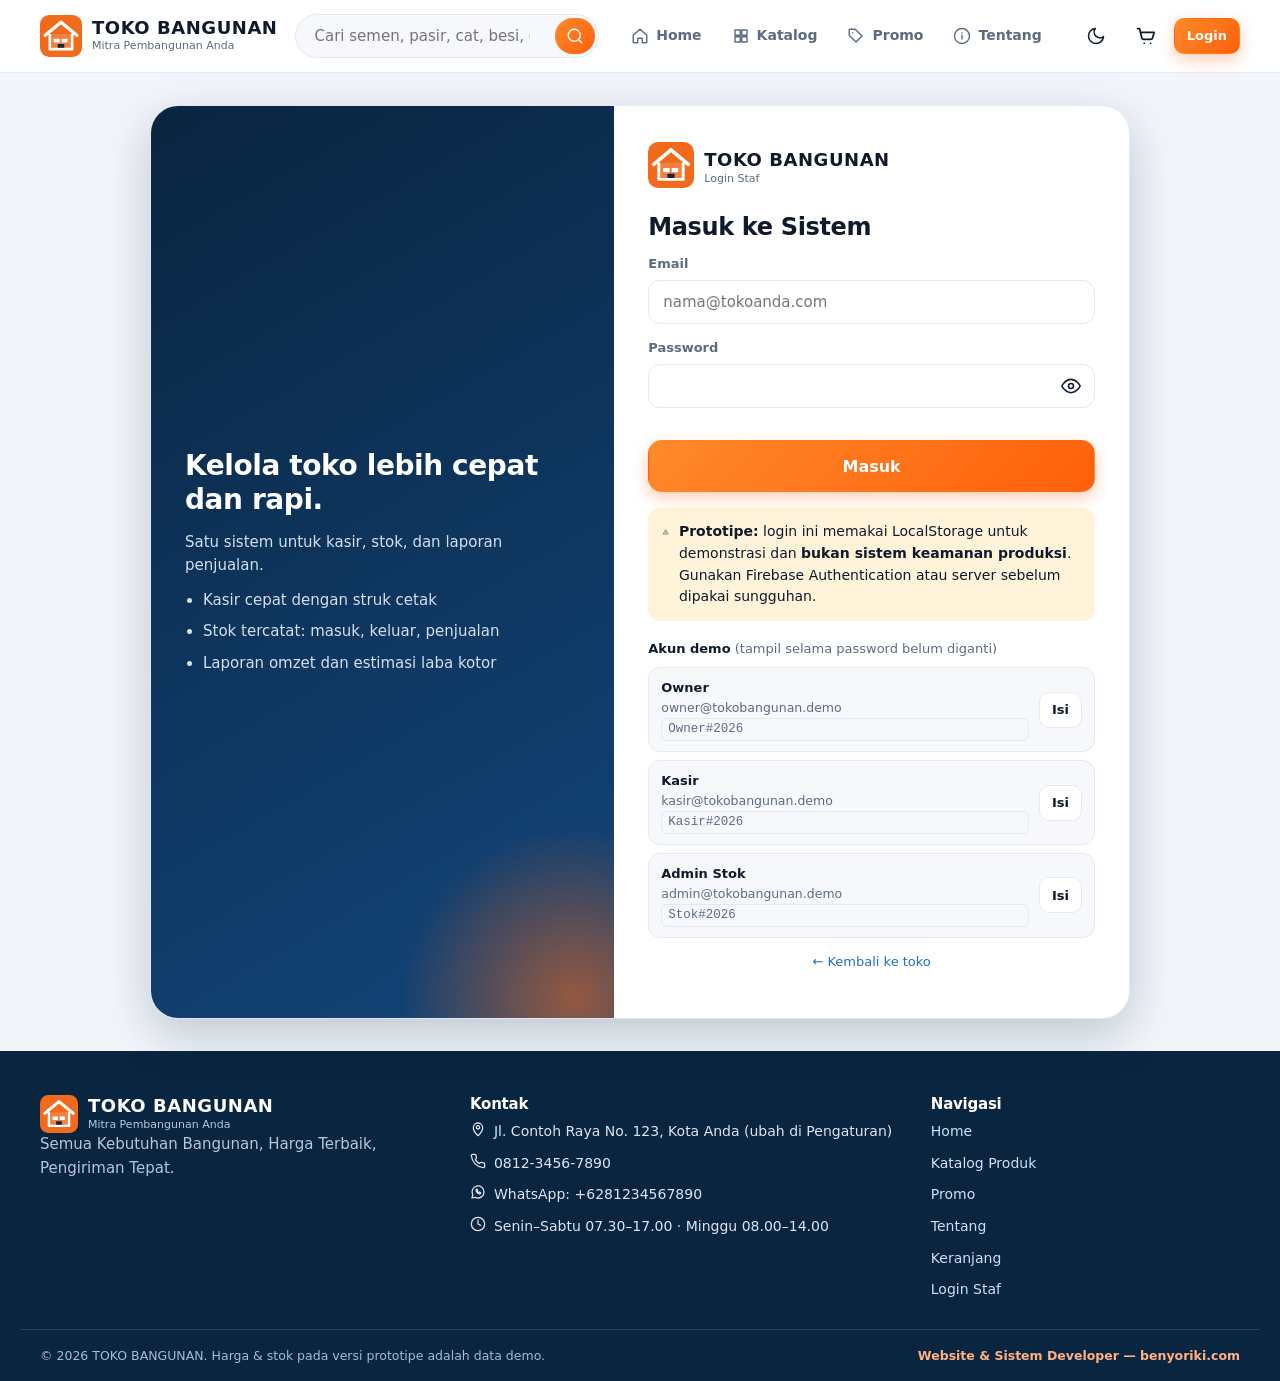
==== commit dff30473: "Add files via upload" ====
--- a/admin-stok.html
+++ b/admin-stok.html
@@ -28,7 +28,7 @@
     <button class="btn btn-primary" id="inv-add" type="button"><span data-ic="plus" data-size="18"></span> Tambah Produk</button>
     <button class="btn btn-outline" id="inv-csv" type="button"><span data-ic="download" data-size="18"></span> Ekspor CSV</button>
   </div>
-  <div class="tbl-wrap"><table class="tbl cards-sm" id="inv-table"><thead><tr><th class="sortable" data-sort="sku">SKU</th><th class="sortable" data-sort="name">Nama Barang</th><th class="sortable" data-sort="category">Kategori</th><th>Satuan</th><th class="num sortable" data-sort="stock">Stok</th><th class="num sortable" data-sort="cost">Harga Modal</th><th class="num sortable" data-sort="price">Harga Jual</th><th>Status</th><th class="actions">Aksi</th></tr></thead><tbody id="inv-body"></tbody></table></div>
+  <div class="tbl-wrap"><table class="tbl cards-sm" id="inv-table"><thead><tr><th class="sortable" data-sort="sku">SKU</th><th class="sortable" data-sort="name">Nama Barang</th><th class="sortable hide-md" data-sort="category">Kategori</th><th class="hide-md">Satuan</th><th class="num sortable" data-sort="stock">Stok</th><th class="num sortable hide-md" data-sort="cost">Harga Modal</th><th class="num sortable" data-sort="price">Harga Jual</th><th>Status</th><th class="actions">Aksi</th></tr></thead><tbody id="inv-body"></tbody></table></div>
   <div class="pager" id="inv-pager"></div>
 </section>
 <section id="tab-mutasi" hidden>
--- a/style.css
+++ b/style.css
@@ -1,26 +1,28 @@
 /* =====================================================================
-   style.css — Desain utama TOKO BANGUNAN (tema terang & gelap)
+   style.css v2 — TOKO BANGUNAN: desain modern, ringan (tanpa blur/filter
+   berat), kompatibel Chrome/Edge/Firefox di Windows 7 dan HP kelas bawah.
    ===================================================================== */
 :root {
-  --bg: #f4f6f9; --surface: #ffffff; --surface-2: #f8fafc; --text: #14202e; --muted: #5b6b7d; --line: #e2e8f0;
-  --navy: #0b2a4a; --navy-2: #123a63; --navy-text: #eaf1f8; --orange: #f26b1d; --orange-d: #d4570f; --orange-soft: #fff1e8;
-  --blue: #1f5fae; --ok: #15803d; --ok-soft: #e6f6ec; --warn: #b45309; --warn-soft: #fff4dd; --bad: #c62828; --bad-soft: #fdeaea;
-  --shadow: 0 1px 2px rgba(16, 32, 52, .06), 0 4px 14px rgba(16, 32, 52, .06); --shadow-lg: 0 10px 40px rgba(16, 32, 52, .18);
-  --r: 12px; --r-sm: 8px; --font: Inter, system-ui, -apple-system, "Segoe UI", Roboto, "Helvetica Neue", Arial, sans-serif;
+  --bg: #f2f5fa; --surface: #ffffff; --surface-2: #f6f8fc; --text: #0f1b2d; --muted: #5c6b80; --line: #e4e9f1;
+  --navy: #0a2540; --navy-2: #12457a; --navy-text: #eaf1f8; --orange: #ff6a13; --orange-d: #e5560a; --orange-2: #ff8a2b; --orange-soft: #fff0e5;
+  --blue: #1f6fd1; --ok: #118a47; --ok-soft: #e4f7ec; --warn: #a85a00; --warn-soft: #fff3d9; --bad: #c62828; --bad-soft: #fdeaea;
+  --grad: linear-gradient(135deg, #ff8a2b 0%, #ff5f0a 100%);
+  --shadow-sm: 0 1px 2px rgba(15, 27, 45, .06); --shadow: 0 2px 4px rgba(15, 27, 45, .04), 0 8px 24px rgba(15, 27, 45, .07); --shadow-lg: 0 16px 48px rgba(10, 37, 64, .22);
+  --r: 18px; --r-sm: 12px; --font: "Segoe UI", Inter, system-ui, -apple-system, Roboto, "Helvetica Neue", Arial, sans-serif;
 }
 [data-theme="dark"] {
-  --bg: #0b131e; --surface: #121e2d; --surface-2: #0f1927; --text: #e8eef5; --muted: #9fb2c6; --line: #24364b;
-  --navy: #081423; --navy-2: #0e2540; --orange-soft: #3a2314; --ok: #4ade80; --ok-soft: #12301f; --warn: #fbbf24; --warn-soft: #3a2d0e; --bad: #f87171; --bad-soft: #3b1717; --blue: #6aa8ff;
-  --shadow: 0 1px 2px rgba(0, 0, 0, .4), 0 4px 14px rgba(0, 0, 0, .3); --shadow-lg: 0 10px 40px rgba(0, 0, 0, .55);
+  --bg: #0a121d; --surface: #111c2b; --surface-2: #0d1724; --text: #e9eff7; --muted: #9db0c6; --line: #213349;
+  --navy: #07111f; --navy-2: #0d2744; --orange-soft: #3a2313; --ok: #4ade80; --ok-soft: #123221; --warn: #fbbf24; --warn-soft: #3a2d0e; --bad: #f87171; --bad-soft: #3b1717; --blue: #6aa8ff;
+  --shadow-sm: none; --shadow: 0 2px 10px rgba(0, 0, 0, .35); --shadow-lg: 0 16px 48px rgba(0, 0, 0, .6);
 }
 * { box-sizing: border-box; }
 html { -webkit-text-size-adjust: 100%; scroll-behavior: smooth; }
-body { margin: 0; font-family: var(--font); background: var(--bg); color: var(--text); font-size: 15px; line-height: 1.5; min-width: 320px; overflow-x: hidden; }
+body { margin: 0; font-family: var(--font); background: var(--bg); color: var(--text); font-size: 15px; line-height: 1.55; min-width: 320px; overflow-x: hidden; -webkit-font-smoothing: antialiased; }
 img, svg { max-width: 100%; }
 a { color: var(--blue); text-decoration: none; } a:hover { text-decoration: underline; }
-h1, h2, h3, h4 { line-height: 1.2; margin: 0 0 .5em; letter-spacing: -.01em; }
+h1, h2, h3, h4 { line-height: 1.2; margin: 0 0 .5em; letter-spacing: -.015em; font-weight: 800; }
 p { margin: 0 0 .8em; }
-:focus-visible { outline: 3px solid #ffb184; outline-offset: 2px; border-radius: 6px; }
+:focus-visible { outline: 3px solid #ffb184; outline-offset: 2px; border-radius: 8px; }
 .container { width: 100%; max-width: 1240px; margin: 0 auto; padding: 0 20px; }
 .ic { flex: none; vertical-align: middle; }
 .muted { color: var(--muted); } .muted-light { color: #b8c7d8; } .small { font-size: 13px; } .right { text-align: right; } .center { text-align: center; }
@@ -30,181 +32,190 @@
 [hidden] { display: none !important; }
 
 /* ---- Loading screen ---- */
-#tb-loader { position: fixed; inset: 0; z-index: 9999; background: linear-gradient(160deg, #0b2a4a, #123a63); display: grid; place-items: center; color: #fff; transition: opacity .45s ease, visibility .45s; }
+#tb-loader { position: fixed; top: 0; right: 0; bottom: 0; left: 0; z-index: 9999; background: linear-gradient(160deg, #0a2540, #12457a); display: flex; align-items: center; justify-content: center; color: #fff; transition: opacity .4s ease, visibility .4s; }
 #tb-loader.done { opacity: 0; visibility: hidden; }
 html.no-loader #tb-loader { display: none; }
 html.loading body { overflow: hidden; }
 .ld-box { text-align: center; padding: 24px; }
-.ld-logo { width: 84px; height: 84px; margin: 0 auto 14px; animation: ldPop .9s ease both; }
-.ld-box b { display: block; font-size: 24px; letter-spacing: .12em; }
+.ld-logo { width: 84px; height: 84px; margin: 0 auto 14px; animation: ldPop .8s ease both; }
+.ld-box b { display: block; font-size: 24px; letter-spacing: .14em; }
 .ld-box small { display: block; margin-top: 10px; opacity: .8; }
 .ld-sub { opacity: .85; font-size: 13px; margin-top: 2px; }
-.ld-bar { width: 220px; height: 6px; border-radius: 99px; background: rgba(255, 255, 255, .2); margin: 18px auto 0; overflow: hidden; }
-.ld-bar i { display: block; height: 100%; width: 100%; background: var(--orange); border-radius: 99px; transform-origin: left; animation: ldBar 3s linear forwards; }
+.ld-bar { width: 220px; max-width: 70vw; height: 6px; border-radius: 99px; background: rgba(255, 255, 255, .2); margin: 18px auto 0; overflow: hidden; }
+.ld-bar i { display: block; height: 100%; width: 100%; background: var(--grad); border-radius: 99px; transform-origin: left; animation: ldBar 3s linear forwards; }
 @keyframes ldBar { from { transform: scaleX(0); } to { transform: scaleX(1); } }
 @keyframes ldPop { from { transform: scale(.6) translateY(10px); opacity: 0; } to { transform: none; opacity: 1; } }
 
 /* ---- Tombol & form ---- */
-.btn { display: inline-flex; align-items: center; justify-content: center; gap: 8px; border: 1.5px solid transparent; border-radius: 10px; padding: 10px 18px; font: 600 14px/1.2 var(--font); cursor: pointer; transition: transform .12s ease, background .15s, box-shadow .15s, border-color .15s; min-height: 42px; text-decoration: none !important; white-space: nowrap; }
+.btn { display: inline-flex; align-items: center; justify-content: center; gap: 8px; border: 1.5px solid transparent; border-radius: 12px; padding: 10px 18px; font: 700 14px/1.2 var(--font); cursor: pointer; transition: transform .12s ease, background-color .15s, border-color .15s, color .15s; min-height: 44px; text-decoration: none !important; white-space: nowrap; }
 .btn:active { transform: translateY(1px); } .btn[disabled] { opacity: .5; cursor: not-allowed; }
-.btn-primary { background: var(--orange); color: #fff; box-shadow: 0 4px 12px rgba(242, 107, 29, .3); } .btn-primary:hover:not([disabled]) { background: var(--orange-d); }
+.btn-primary { background: var(--grad); color: #fff; box-shadow: 0 6px 16px rgba(255, 106, 19, .32); } .btn-primary:hover:not([disabled]) { background: var(--orange-d); }
 .btn-dark { background: var(--navy); color: #fff; } .btn-dark:hover { background: var(--navy-2); }
-.btn-outline { background: transparent; border-color: var(--line); color: var(--text); } .btn-outline:hover { border-color: var(--orange); color: var(--orange); }
+.btn-outline { background: var(--surface); border-color: var(--line); color: var(--text); } .btn-outline:hover { border-color: var(--orange); color: var(--orange); }
 .btn-ghost { background: transparent; color: var(--text); } .btn-ghost:hover { background: var(--surface-2); }
-.btn-light { background: #fff; color: #14202e; } .btn-danger { background: var(--bad); color: #fff; } .btn-ok { background: var(--ok); color: #fff; }
+.btn-light { background: #fff; color: #0f1b2d; } .btn-light:hover { background: #fff4ea; }
+.btn-danger { background: var(--bad); color: #fff; } .btn-ok { background: var(--ok); color: #fff; }
 [data-theme="dark"] .btn-ok { color: #06240f; } [data-theme="dark"] .btn-danger { color: #2a0606; }
 .btn-ghost-light { background: rgba(255, 255, 255, .08); color: #fff; border-color: rgba(255, 255, 255, .18); } .btn-ghost-light:hover { background: rgba(255, 255, 255, .16); }
-.btn-sm { padding: 6px 12px; min-height: 34px; font-size: 13px; } .btn-lg { padding: 14px 26px; font-size: 16px; min-height: 50px; } .btn-block { width: 100%; }
-.icon-btn { display: inline-grid; place-items: center; width: 42px; height: 42px; border-radius: 10px; border: 0; background: transparent; color: inherit; cursor: pointer; position: relative; } .icon-btn:hover { background: rgba(127, 140, 160, .16); text-decoration: none; }
-.input, select.input, textarea.input { width: 100%; padding: 10px 12px; border: 1.5px solid var(--line); border-radius: 10px; background: var(--surface); color: var(--text); font: 400 15px var(--font); min-height: 42px; }
-.input:focus { border-color: var(--orange); outline: none; box-shadow: 0 0 0 3px rgba(242, 107, 29, .2); }
-textarea.input { min-height: 80px; resize: vertical; }
-.field { display: block; margin-bottom: 14px; } .field > span { display: block; font-size: 13px; font-weight: 600; margin-bottom: 5px; color: var(--muted); }
+.btn-sm { padding: 6px 12px; min-height: 36px; font-size: 13px; border-radius: 10px; } .btn-lg { padding: 14px 28px; font-size: 16px; min-height: 52px; border-radius: 14px; } .btn-block { width: 100%; }
+.icon-btn { display: inline-flex; align-items: center; justify-content: center; width: 44px; height: 44px; border-radius: 12px; border: 0; background: transparent; color: inherit; cursor: pointer; position: relative; } .icon-btn:hover { background: rgba(127, 140, 160, .16); text-decoration: none; }
+.input, select.input, textarea.input { width: 100%; padding: 10px 14px; border: 1.5px solid var(--line); border-radius: 12px; background: var(--surface); color: var(--text); font: 400 15px var(--font); min-height: 44px; }
+.input:focus { border-color: var(--orange); outline: none; box-shadow: 0 0 0 4px rgba(255, 106, 19, .18); }
+textarea.input { min-height: 84px; resize: vertical; }
+.field { display: block; margin-bottom: 14px; min-width: 0; } .field > span { display: block; font-size: 13px; font-weight: 700; margin-bottom: 6px; color: var(--muted); }
 .field .hint { font-weight: 400; font-size: 12px; color: var(--muted); margin-top: 4px; display: block; }
-.form-error { color: var(--bad); font-size: 13px; min-height: 18px; margin: 4px 0 0; font-weight: 600; }
+.form-error { color: var(--bad); font-size: 13px; min-height: 18px; margin: 4px 0 0; font-weight: 700; }
 .form-grid { display: grid; grid-template-columns: repeat(2, minmax(0, 1fr)); gap: 0 16px; } .form-grid .full { grid-column: 1 / -1; }
 .check { display: flex; align-items: center; gap: 8px; font-size: 14px; cursor: pointer; } .check input { width: 18px; height: 18px; accent-color: var(--orange); }
-.pw-wrap { position: relative; } .pw-wrap .input { padding-right: 46px; } .pw-wrap button { position: absolute; right: 4px; top: 4px; }
+.pw-wrap { position: relative; } .pw-wrap .input { padding-right: 50px; } .pw-wrap button { position: absolute; right: 2px; top: 0; }
 
 /* ---- Badge, pill, kartu, alert ---- */
-.badge { position: absolute; top: 2px; right: 0; min-width: 18px; height: 18px; border-radius: 99px; background: var(--orange); color: #fff; font: 700 11px/18px var(--font); text-align: center; padding: 0 5px; }
+.badge { position: absolute; top: 3px; right: 1px; min-width: 18px; height: 18px; border-radius: 99px; background: var(--grad); color: #fff; font: 800 11px/18px var(--font); text-align: center; padding: 0 5px; }
 .pill { display: inline-block; padding: 2px 10px; border-radius: 99px; font-size: 12px; font-weight: 700; background: var(--surface-2); color: var(--muted); border: 1px solid var(--line); white-space: nowrap; }
-.pill.ok { background: var(--ok-soft); color: var(--ok); border-color: transparent; } .pill.warn { background: var(--warn-soft); color: var(--warn); border-color: transparent; } .pill.bad { background: var(--bad-soft); color: var(--bad); border-color: transparent; } .pill.promo { background: var(--orange); color: #fff; border-color: transparent; } .pill.info { background: #e7f0fc; color: #1f5fae; border-color: transparent; }
+.pill.ok { background: var(--ok-soft); color: var(--ok); border-color: transparent; } .pill.warn { background: var(--warn-soft); color: var(--warn); border-color: transparent; } .pill.bad { background: var(--bad-soft); color: var(--bad); border-color: transparent; } .pill.promo { background: var(--grad); color: #fff; border-color: transparent; } .pill.info { background: #e6f0fd; color: #1a5cb3; border-color: transparent; }
 [data-theme="dark"] .pill.info { background: #15294a; color: #8db8ff; }
 .card { background: var(--surface); border: 1px solid var(--line); border-radius: var(--r); box-shadow: var(--shadow); }
-.card-pad { padding: 20px; }
+.card-pad { padding: 22px; }
 .alert { display: flex; gap: 10px; padding: 12px 14px; border-radius: var(--r-sm); font-size: 14px; border: 1px solid var(--line); background: var(--surface-2); margin-bottom: 14px; }
-.alert.warn { background: var(--warn-soft); border-color: transparent; color: var(--text); } .alert.bad { background: var(--bad-soft); border-color: transparent; } .alert.ok { background: var(--ok-soft); border-color: transparent; } .alert.info { background: #e7f0fc; border-color: transparent; color: #0f3a6e; }
+.alert.warn { background: var(--warn-soft); border-color: transparent; color: var(--text); } .alert.bad { background: var(--bad-soft); border-color: transparent; } .alert.ok { background: var(--ok-soft); border-color: transparent; } .alert.info { background: #e6f0fd; border-color: transparent; color: #0f3a6e; }
 [data-theme="dark"] .alert.info { background: #15294a; color: #cfe1ff; }
-.demo-banner { display: flex; gap: 8px; align-items: flex-start; background: var(--warn-soft); color: var(--text); font-size: 13px; padding: 8px 14px; border-radius: 10px; margin: 12px 0; }
-.toasts, #toasts { position: fixed; right: 16px; bottom: 16px; z-index: 9000; display: grid; gap: 8px; max-width: min(380px, calc(100vw - 32px)); }
-.toast { background: var(--navy); color: #fff; padding: 12px 16px; border-radius: 10px; box-shadow: var(--shadow-lg); font-size: 14px; animation: toastIn .25s ease; border-left: 4px solid var(--blue); }
+.demo-banner { display: flex; gap: 8px; align-items: flex-start; background: var(--warn-soft); color: var(--text); font-size: 13px; padding: 9px 14px; border-radius: 12px; margin: 14px 0; }
+#toasts { position: fixed; right: 16px; bottom: 16px; z-index: 9000; display: grid; gap: 8px; max-width: min(380px, calc(100vw - 32px)); }
+.toast { background: var(--navy); color: #fff; padding: 12px 16px; border-radius: 12px; box-shadow: var(--shadow-lg); font-size: 14px; animation: toastIn .25s ease; border-left: 4px solid var(--blue); }
 .toast.ok { border-left-color: #2fb860; } .toast.error { border-left-color: #ef4444; background: #3b1212; } .toast.out { opacity: 0; transform: translateY(8px); transition: .3s; }
 @keyframes toastIn { from { opacity: 0; transform: translateY(10px); } }
 
 /* ---- Modal ---- */
-.modal-wrap { position: fixed; inset: 0; z-index: 8000; background: rgba(8, 20, 35, .6); display: grid; place-items: center; padding: 16px; animation: fade .15s; }
-.modal { background: var(--surface); color: var(--text); width: min(560px, 100%); max-height: calc(100vh - 32px); display: flex; flex-direction: column; border-radius: 14px; box-shadow: var(--shadow-lg); }
-.modal.wide, .modal-wrap.wide .modal { width: min(860px, 100%); }
-.modal-head { display: flex; justify-content: space-between; align-items: center; padding: 14px 18px; border-bottom: 1px solid var(--line); } .modal-head h3 { margin: 0; font-size: 18px; }
-.modal-body { padding: 18px; overflow: auto; } .modal-foot { padding: 12px 18px; border-top: 1px solid var(--line); display: flex; gap: 8px; justify-content: flex-end; flex-wrap: wrap; }
+.modal-wrap { position: fixed; top: 0; right: 0; bottom: 0; left: 0; z-index: 8000; background: rgba(8, 20, 35, .62); display: flex; align-items: center; justify-content: center; padding: 16px; animation: fade .15s; }
+.modal { background: var(--surface); color: var(--text); width: min(580px, 100%); max-height: calc(100vh - 32px); display: flex; flex-direction: column; border-radius: 20px; box-shadow: var(--shadow-lg); }
+.modal-head { display: flex; justify-content: space-between; align-items: center; padding: 14px 20px; border-bottom: 1px solid var(--line); } .modal-head h3 { margin: 0; font-size: 18px; }
+.modal-body { padding: 20px; overflow: auto; } .modal-foot { padding: 14px 20px; border-top: 1px solid var(--line); display: flex; gap: 8px; justify-content: flex-end; flex-wrap: wrap; }
 @keyframes fade { from { opacity: 0; } }
 
 /* ---- Header publik ---- */
-.site-header { position: sticky; top: 0; z-index: 500; background: var(--surface); border-bottom: 1px solid var(--line); box-shadow: 0 2px 10px rgba(16, 32, 52, .05); }
-.hdr-row { display: flex; align-items: center; gap: 18px; min-height: 68px; }
-.brand { display: flex; align-items: center; gap: 10px; color: var(--text); text-decoration: none !important; } .brand b { display: block; font-size: 18px; letter-spacing: .02em; line-height: 1.1; font-weight: 800; } .brand small { display: block; font-size: 11px; color: var(--muted); }
+.site-header { position: sticky; top: 0; z-index: 500; background: var(--surface); border-bottom: 1px solid var(--line); }
+.hdr-row { display: flex; align-items: center; gap: 18px; min-height: 72px; }
+.brand { display: flex; align-items: center; gap: 10px; color: var(--text); text-decoration: none !important; min-width: 0; } .brand b { display: block; font-size: 18px; letter-spacing: .03em; line-height: 1.1; font-weight: 800; } .brand small { display: block; font-size: 11px; color: var(--muted); }
 .brand-light { color: #fff; } .brand-light small { color: #b8c7d8; }
-.hdr-search { flex: 1; display: flex; max-width: 420px; position: relative; } .hdr-search .input { padding-right: 52px; border-radius: 10px; }
-.search-btn { position: absolute; right: 0; top: 0; height: 100%; width: 46px; border: 0; background: var(--orange); color: #fff; border-radius: 0 10px 10px 0; cursor: pointer; }
-.hdr-nav { display: flex; gap: 4px; margin-left: auto; } .hdr-nav a { display: flex; flex-direction: column; align-items: center; gap: 1px; padding: 6px 12px; border-radius: 8px; color: var(--muted); font-size: 12px; font-weight: 600; } .hdr-nav a:hover, .hdr-nav a.active { color: var(--orange); text-decoration: none; background: var(--orange-soft); }
-.hdr-actions { display: flex; align-items: center; gap: 6px; } .menu-btn { display: none; }
+.hdr-search { flex: 1; display: flex; max-width: 440px; position: relative; } .hdr-search .input { padding-right: 54px; border-radius: 99px; background: var(--surface-2); padding-left: 18px; }
+.search-btn { position: absolute; right: 4px; top: 4px; height: 36px; width: 40px; border: 0; background: var(--grad); color: #fff; border-radius: 99px; cursor: pointer; display: flex; align-items: center; justify-content: center; }
+.hdr-nav { display: flex; gap: 2px; margin-left: auto; } .hdr-nav a { display: flex; align-items: center; gap: 7px; padding: 8px 14px; border-radius: 99px; color: var(--muted); font-size: 14px; font-weight: 700; } .hdr-nav a:hover, .hdr-nav a.active { color: var(--orange); text-decoration: none; background: var(--orange-soft); }
+.hdr-actions { display: flex; align-items: center; gap: 6px; }
+.bnav { display: none; }
 
 /* ---- Hero ---- */
-.hero { position: relative; color: #fff; background: var(--navy); overflow: hidden; }
-.hero-img { position: absolute; inset: 0; width: 100%; height: 100%; object-fit: cover; }
-.hero::before { content: ""; position: absolute; inset: 0; background: linear-gradient(90deg, rgba(8, 20, 35, .93) 0%, rgba(8, 20, 35, .72) 42%, rgba(8, 20, 35, .12) 100%); z-index: 1; }
-.hero-inner { position: relative; z-index: 2; padding: 64px 20px 54px; display: grid; grid-template-columns: 1.2fr .8fr; gap: 24px; align-items: center; }
-.hero h1 { font-size: clamp(30px, 4.6vw, 54px); font-weight: 800; margin-bottom: 14px; } .hero h1 em { font-style: normal; color: #ffa04d; display: block; }
-.hero p { font-size: 17px; max-width: 560px; color: #dbe6f2; }
-.hero-cta { display: flex; gap: 12px; flex-wrap: wrap; margin: 22px 0; }
-.hero-badges { display: flex; flex-wrap: wrap; gap: 10px 22px; margin-top: 8px; } .hero-badges span { display: flex; align-items: center; gap: 8px; font-size: 14px; font-weight: 600; } .hero-badges .ic-wrap { display: grid; place-items: center; width: 34px; height: 34px; border-radius: 50%; background: var(--orange); }
-.promo-badge { justify-self: end; width: 190px; height: 190px; border-radius: 50%; background: radial-gradient(circle at 35% 30%, #ff5a2a, #c9150d); display: grid; place-content: center; text-align: center; box-shadow: 0 10px 30px rgba(0, 0, 0, .4), 0 0 0 6px rgba(255, 200, 60, .85); transform: rotate(-8deg); }
-.promo-badge small { font-weight: 800; letter-spacing: .1em; font-size: 13px; color: #ffe08a; } .promo-badge strong { font-size: 54px; line-height: 1; font-weight: 800; } .promo-badge span { font-size: 12px; font-weight: 700; }
+.hero { position: relative; color: #fff; background: linear-gradient(135deg, #0a2540 0%, #12457a 62%, #0f3b6d 100%); overflow: hidden; }
+.hero::before { content: ""; position: absolute; top: 0; right: 0; bottom: 0; left: 0; background: radial-gradient(rgba(255, 255, 255, .08) 1.5px, transparent 1.6px) 0 0 / 24px 24px; }
+.hero::after { content: ""; position: absolute; width: 620px; height: 620px; right: -160px; top: -240px; border-radius: 50%; background: radial-gradient(circle, rgba(255, 106, 19, .42), rgba(255, 106, 19, 0) 65%); }
+.hero-inner { position: relative; z-index: 2; padding: 60px 20px 112px; display: grid; grid-template-columns: 1.1fr .9fr; gap: 32px; align-items: center; }
+.eyebrow { display: inline-flex; align-items: center; gap: 8px; padding: 6px 14px; border-radius: 99px; background: rgba(255, 255, 255, .12); font-size: 13px; font-weight: 700; margin-bottom: 18px; } .eyebrow i { width: 8px; height: 8px; border-radius: 50%; background: #4ade80; }
+.hero h1 { font-size: clamp(32px, 4.6vw, 58px); font-weight: 800; margin-bottom: 16px; } .hero h1 em { font-style: normal; background: linear-gradient(90deg, #ffb066, #ff7a1f); -webkit-background-clip: text; background-clip: text; color: transparent; -webkit-text-fill-color: transparent; display: block; }
+.hero p { font-size: 17px; max-width: 540px; color: #d3e0ee; }
+.hero-cta { display: flex; gap: 12px; flex-wrap: wrap; margin: 24px 0 8px; }
+.hero-art { position: relative; display: grid; grid-template-columns: 1fr 1fr; gap: 16px; max-width: 460px; justify-self: end; width: 100%; padding-bottom: 28px; }
+.hero-tile { background: #fff; color: #0f1b2d; border-radius: 22px; padding: 10px; box-shadow: 0 18px 40px rgba(0, 0, 0, .28); display: block; text-decoration: none !important; } .hero-tile:nth-child(even) { transform: translateY(28px); }
+.hero-tile img { width: 100%; display: block; border-radius: 14px; aspect-ratio: 1; object-fit: cover; } .hero-tile b { display: block; font-size: 13px; margin: 8px 4px 0; line-height: 1.25; white-space: nowrap; overflow: hidden; text-overflow: ellipsis; } .hero-tile span { display: block; font-size: 13px; margin: 0 4px 4px; color: var(--orange-d); font-weight: 800; }
+.promo-badge { position: absolute; top: -18px; right: -14px; z-index: 3; width: 112px; height: 112px; border-radius: 50%; background: var(--grad); display: flex; flex-direction: column; align-items: center; justify-content: center; text-align: center; box-shadow: 0 8px 24px rgba(0, 0, 0, .35), 0 0 0 5px rgba(255, 255, 255, .9); transform: rotate(-10deg); }
+.promo-badge small { font-weight: 800; letter-spacing: .08em; font-size: 10px; color: #fff3d6; } .promo-badge strong { font-size: 34px; line-height: 1; font-weight: 800; } .promo-badge span { font-size: 10px; font-weight: 700; }
+.feat-strip { position: relative; z-index: 4; margin-top: -60px; display: grid; grid-template-columns: repeat(4, minmax(0, 1fr)); gap: 14px; }
+.feat { display: flex; gap: 12px; align-items: center; padding: 16px 18px; background: var(--surface); border: 1px solid var(--line); border-radius: 18px; box-shadow: var(--shadow); } .feat b { display: block; font-size: 14.5px; line-height: 1.25; } .feat small { color: var(--muted); font-size: 12.5px; line-height: 1.3; display: block; }
+.feat .ic-wrap { width: 46px; height: 46px; border-radius: 14px; background: var(--grad); color: #fff; display: flex; align-items: center; justify-content: center; flex: none; }
 
 /* ---- Seksi ---- */
-.section { padding: 44px 0; } .section.alt { background: var(--surface); border-block: 1px solid var(--line); }
-.sec-head { display: flex; justify-content: space-between; align-items: end; gap: 12px; margin-bottom: 20px; flex-wrap: wrap; } .sec-head h2 { margin: 0; font-size: 26px; } .sec-head p { margin: 4px 0 0; color: var(--muted); }
+.section { padding: 48px 0; } .section.alt { background: var(--surface); border-top: 1px solid var(--line); border-bottom: 1px solid var(--line); }
+.sec-head { display: flex; justify-content: space-between; align-items: flex-end; gap: 12px; margin-bottom: 22px; flex-wrap: wrap; } .sec-head h2 { margin: 0; font-size: clamp(22px, 2.6vw, 30px); } .sec-head p { margin: 4px 0 0; color: var(--muted); }
 .link-more { font-weight: 700; display: inline-flex; align-items: center; gap: 6px; font-size: 14px; }
-.cat-grid { display: grid; grid-template-columns: repeat(auto-fill, minmax(140px, 1fr)); gap: 14px; }
-.cat-card { display: block; text-align: center; background: var(--surface); border: 1px solid var(--line); border-radius: var(--r); padding: 12px; color: var(--text); transition: .15s; } .cat-card:hover { border-color: var(--orange); transform: translateY(-3px); box-shadow: var(--shadow); text-decoration: none; }
-.cat-card img { width: 100%; aspect-ratio: 1; object-fit: cover; border-radius: 8px; background: var(--surface-2); } .cat-card b { display: block; margin-top: 8px; font-size: 14px; } .cat-card small { color: var(--muted); }
-.strip { display: grid; grid-template-columns: repeat(4, 1fr); gap: 14px; } .strip .item { display: flex; gap: 12px; align-items: center; padding: 16px; } .strip .ic-wrap { width: 46px; height: 46px; display: grid; place-items: center; border-radius: 12px; background: var(--orange-soft); color: var(--orange); flex: none; }
-.promo-banner { display: grid; grid-template-columns: auto 1fr auto; gap: 20px; align-items: center; background: linear-gradient(100deg, var(--orange), #ff9a3d); color: #fff; border-radius: 16px; padding: 22px 26px; }
-.promo-banner h3 { font-size: 24px; margin: 0 0 4px; } .promo-banner p { margin: 0; opacity: .95; } .promo-banner .btn { background: #fff; color: #b44100; }
-.ship-banner { display: grid; grid-template-columns: 1fr 1fr; border-radius: 16px; overflow: hidden; background: var(--navy); color: #fff; }
-.ship-banner .l { padding: 28px; } .ship-banner .l h3 { color: #ffa04d; font-size: 24px; } .ship-banner .r { padding: 28px; background: var(--navy-2); }
-.ship-steps { margin: 0; padding: 0; list-style: none; display: grid; gap: 10px; } .ship-steps li { display: flex; gap: 10px; align-items: flex-start; font-size: 14px; } .ship-steps .n { background: var(--orange); width: 24px; height: 24px; border-radius: 50%; display: grid; place-items: center; font-size: 12px; font-weight: 800; flex: none; }
-.why-grid { display: grid; grid-template-columns: repeat(3, 1fr); gap: 16px; } .why { padding: 22px; } .why .ic-wrap { width: 48px; height: 48px; border-radius: 12px; background: var(--orange-soft); color: var(--orange); display: grid; place-items: center; margin-bottom: 12px; }
-.testi-grid { display: grid; grid-template-columns: repeat(3, 1fr); gap: 16px; } .testi { padding: 20px; } .testi q { display: block; font-size: 15px; margin-bottom: 12px; } .testi .who { font-weight: 700; font-size: 14px; }
+.cat-grid { display: grid; grid-template-columns: repeat(auto-fill, minmax(150px, 1fr)); gap: 16px; }
+.cat-card { display: block; text-align: center; background: var(--surface); border: 1px solid var(--line); border-radius: 20px; padding: 12px 12px 14px; color: var(--text); transition: transform .15s, box-shadow .15s, border-color .15s; } .cat-card:hover { border-color: var(--orange); transform: translateY(-4px); box-shadow: var(--shadow); text-decoration: none; }
+.cat-card img { width: 100%; aspect-ratio: 1; object-fit: cover; border-radius: 14px; background: var(--surface-2); } .cat-card b { display: block; margin-top: 10px; font-size: 14px; } .cat-card small { color: var(--muted); }
+.promo-banner { display: grid; grid-template-columns: auto 1fr auto; gap: 22px; align-items: center; background: var(--grad); color: #fff; border-radius: 24px; padding: 24px 30px; position: relative; overflow: hidden; }
+.promo-banner::after { content: ""; position: absolute; width: 320px; height: 320px; border-radius: 50%; right: -90px; top: -150px; background: rgba(255, 255, 255, .13); }
+.promo-banner > * { position: relative; z-index: 1; } .promo-banner h3 { font-size: 26px; margin: 0 0 4px; } .promo-banner p { margin: 0 0 6px; opacity: .97; } .promo-banner .btn { background: #fff; color: #b84300; box-shadow: none; }
+.ship-banner { display: grid; grid-template-columns: 1fr 1fr; border-radius: 24px; overflow: hidden; background: var(--navy); color: #fff; }
+.ship-banner .l { padding: 34px; } .ship-banner .l h3 { color: #ffb066; font-size: 26px; } .ship-banner .r { padding: 34px; background: var(--navy-2); }
+.ship-steps { margin: 0; padding: 0; list-style: none; display: grid; gap: 14px; } .ship-steps li { display: flex; gap: 12px; align-items: flex-start; font-size: 14.5px; } .ship-steps .n { background: var(--grad); width: 28px; height: 28px; border-radius: 50%; display: flex; align-items: center; justify-content: center; font-size: 13px; font-weight: 800; flex: none; }
+.why-grid { display: grid; grid-template-columns: repeat(3, minmax(0, 1fr)); gap: 18px; } .why { padding: 26px; } .why .ic-wrap { width: 52px; height: 52px; border-radius: 16px; background: var(--grad); color: #fff; display: flex; align-items: center; justify-content: center; margin-bottom: 14px; }
+.testi-grid { display: grid; grid-template-columns: repeat(3, minmax(0, 1fr)); gap: 18px; } .testi { padding: 24px; } .testi q { display: block; font-size: 15px; margin-bottom: 14px; } .testi .who { font-weight: 700; font-size: 14px; }
 
 /* ---- Produk ---- */
-.prod-grid { display: grid; grid-template-columns: repeat(auto-fill, minmax(210px, 1fr)); gap: 16px; }
-.prod { background: var(--surface); border: 1px solid var(--line); border-radius: var(--r); overflow: hidden; display: flex; flex-direction: column; transition: .15s; position: relative; } .prod:hover { box-shadow: var(--shadow); transform: translateY(-2px); }
-.prod .pimg { aspect-ratio: 1; background: var(--surface-2); position: relative; } .prod .pimg img { width: 100%; height: 100%; object-fit: cover; display: block; }
+.prod-grid { display: grid; grid-template-columns: repeat(auto-fill, minmax(215px, 1fr)); gap: 18px; }
+.prod { background: var(--surface); border: 1px solid var(--line); border-radius: 20px; overflow: hidden; display: flex; flex-direction: column; transition: transform .15s, box-shadow .15s; position: relative; } .prod:hover { box-shadow: var(--shadow); transform: translateY(-3px); }
+.prod .pimg { display: block; aspect-ratio: 1; background: var(--surface-2); position: relative; margin: 8px 8px 0; border-radius: 14px; overflow: hidden; } .prod .pimg img { width: 100%; height: 100%; object-fit: cover; display: block; }
 .prod .pill.promo { position: absolute; top: 10px; left: 10px; } .prod .pill.oos { position: absolute; top: 10px; right: 10px; }
-.prod .pbody { padding: 12px 14px 14px; display: flex; flex-direction: column; gap: 4px; flex: 1; } .prod .pname { font-weight: 700; font-size: 14.5px; line-height: 1.3; min-height: 38px; } .prod .pbrand { font-size: 12px; color: var(--muted); }
-.price { font-weight: 800; font-size: 18px; } .price small { font-weight: 500; color: var(--muted); font-size: 12px; } .price-old { color: var(--muted); text-decoration: line-through; font-size: 13px; margin-left: 6px; font-weight: 500; }
-.prod .stock { font-size: 12px; font-weight: 600; } .stock.ok { color: var(--ok); } .stock.warn { color: var(--warn); } .stock.bad { color: var(--bad); }
-.prod .btn { margin-top: auto; }
-.cat-layout { display: grid; grid-template-columns: 260px 1fr; gap: 24px; padding: 24px 0 44px; }
-.filters { padding: 18px; position: sticky; top: 84px; align-self: start; max-height: calc(100vh - 100px); overflow: auto; } .filters h3 { font-size: 16px; }
-.toolbar { display: flex; gap: 10px; flex-wrap: wrap; align-items: center; justify-content: space-between; margin-bottom: 14px; }
-.chips { display: flex; gap: 8px; flex-wrap: wrap; margin-bottom: 14px; } .chip { border: 1.5px solid var(--line); background: var(--surface); color: var(--text); padding: 6px 14px; border-radius: 99px; font: 600 13px var(--font); cursor: pointer; } .chip.active, .chip:hover { background: var(--orange); border-color: var(--orange); color: #fff; }
+.prod .pbody { padding: 12px 16px 16px; display: flex; flex-direction: column; gap: 4px; flex: 1; } .prod .pname { font-weight: 700; font-size: 15px; line-height: 1.3; min-height: 40px; } .prod .pbrand { font-size: 12px; color: var(--muted); text-transform: uppercase; letter-spacing: .05em; font-weight: 700; }
+.price { font-weight: 800; font-size: 19px; color: var(--text); } .price small { font-weight: 600; color: var(--muted); font-size: 12px; } .price-old { color: var(--muted); text-decoration: line-through; font-size: 13px; margin-left: 6px; font-weight: 500; }
+.prod .stock { font-size: 12.5px; font-weight: 700; display: flex; align-items: center; gap: 6px; } .prod .stock::before { content: ""; width: 8px; height: 8px; border-radius: 50%; background: currentColor; } .stock.ok { color: var(--ok); } .stock.warn { color: var(--warn); } .stock.bad { color: var(--bad); }
+.prod .btn { margin-top: auto; width: 100%; }
+.cat-layout { display: grid; grid-template-columns: 270px minmax(0, 1fr); gap: 26px; padding: 24px 0 48px; }
+.filters { padding: 20px; position: sticky; top: 90px; align-self: start; max-height: calc(100vh - 106px); overflow: auto; } .filters h3 { font-size: 16px; }
+.toolbar { display: flex; gap: 10px; flex-wrap: wrap; align-items: center; justify-content: space-between; margin-bottom: 16px; }
+.chips { display: flex; gap: 8px; flex-wrap: wrap; margin-bottom: 14px; } .chip { border: 1.5px solid var(--line); background: var(--surface); color: var(--text); padding: 7px 15px; border-radius: 99px; font: 700 13px var(--font); cursor: pointer; } .chip.active, .chip:hover { background: var(--grad); border-color: transparent; color: #fff; }
 .empty { text-align: center; padding: 48px 16px; color: var(--muted); } .empty .ic { width: 44px; height: 44px; opacity: .5; margin-bottom: 8px; }
-.pager { display: flex; gap: 6px; justify-content: center; margin-top: 18px; flex-wrap: wrap; align-items: center; }
+.pager { display: flex; gap: 8px; justify-content: center; margin-top: 20px; flex-wrap: wrap; align-items: center; }
 
 /* ---- Keranjang & checkout ---- */
-.cart-layout { display: grid; grid-template-columns: 1fr 400px; gap: 24px; padding: 24px 0 48px; align-items: start; }
-.cart-item { display: grid; grid-template-columns: 76px 1fr auto; gap: 14px; padding: 14px; border-bottom: 1px solid var(--line); align-items: center; } .cart-item:last-child { border: 0; }
-.cart-item img { width: 76px; height: 76px; object-fit: cover; border-radius: 10px; background: var(--surface-2); }
-.qty { display: inline-flex; align-items: center; border: 1.5px solid var(--line); border-radius: 10px; overflow: hidden; background: var(--surface); } .qty button { width: 36px; height: 36px; border: 0; background: transparent; color: var(--text); cursor: pointer; font-size: 18px; display: grid; place-items: center; } .qty button:hover { background: var(--orange-soft); } .qty input { width: 56px; height: 36px; border: 0; text-align: center; background: transparent; color: var(--text); font: 700 15px var(--font); -moz-appearance: textfield; } .qty input::-webkit-outer-spin-button, .qty input::-webkit-inner-spin-button { -webkit-appearance: none; margin: 0; }
-.sum-row { display: flex; justify-content: space-between; gap: 12px; padding: 6px 0; font-size: 14.5px; } .sum-row.total { border-top: 2px dashed var(--line); margin-top: 8px; padding-top: 12px; font-size: 20px; font-weight: 800; } .sum-row.disc { color: var(--ok); }
-.opt { display: flex; gap: 12px; align-items: flex-start; border: 1.5px solid var(--line); border-radius: 12px; padding: 12px 14px; margin-bottom: 10px; cursor: pointer; background: var(--surface); } .opt:has(input:checked) { border-color: var(--orange); background: var(--orange-soft); } .opt input { margin-top: 4px; accent-color: var(--orange); width: 18px; height: 18px; } .opt b { display: block; } .opt small { color: var(--muted); }
+.cart-layout { display: grid; grid-template-columns: minmax(0, 1fr) 400px; gap: 26px; padding: 24px 0 52px; align-items: start; }
+.cart-item { display: grid; grid-template-columns: 80px minmax(0, 1fr) auto; gap: 16px; padding: 16px; border-bottom: 1px solid var(--line); align-items: center; } .cart-item:last-child { border: 0; }
+.cart-item img { width: 80px; height: 80px; object-fit: cover; border-radius: 14px; background: var(--surface-2); }
+.qty { display: inline-flex; align-items: center; border: 1.5px solid var(--line); border-radius: 12px; overflow: hidden; background: var(--surface); } .qty button { width: 38px; height: 38px; border: 0; background: transparent; color: var(--text); cursor: pointer; display: flex; align-items: center; justify-content: center; } .qty button:hover { background: var(--orange-soft); } .qty input { width: 58px; height: 38px; border: 0; text-align: center; background: transparent; color: var(--text); font: 800 15px var(--font); -moz-appearance: textfield; } .qty input::-webkit-outer-spin-button, .qty input::-webkit-inner-spin-button { -webkit-appearance: none; margin: 0; }
+.sum-row { display: flex; justify-content: space-between; gap: 12px; padding: 6px 0; font-size: 14.5px; } .sum-row.total { border-top: 2px dashed var(--line); margin-top: 8px; padding-top: 14px; font-size: 21px; font-weight: 800; } .sum-row.disc { color: var(--ok); }
+.opt { display: flex; gap: 12px; align-items: flex-start; border: 1.5px solid var(--line); border-radius: 14px; padding: 14px 16px; margin-bottom: 10px; cursor: pointer; background: var(--surface); } .opt.sel { border-color: var(--orange); background: var(--orange-soft); } .opt input { margin-top: 4px; accent-color: var(--orange); width: 18px; height: 18px; } .opt b { display: block; } .opt small { color: var(--muted); }
 .opt.disabled { opacity: .5; cursor: not-allowed; }
-.qris-box { text-align: center; } .qris-box img { max-width: 320px; width: 100%; border-radius: 12px; border: 1px solid var(--line); background: #fff; }
-.steps { display: flex; gap: 6px; margin: 4px 0 22px; flex-wrap: wrap; } .steps span { background: var(--surface-2); border: 1px solid var(--line); border-radius: 99px; padding: 4px 14px; font-size: 13px; font-weight: 600; color: var(--muted); } .steps span.on { background: var(--orange); color: #fff; border-color: var(--orange); }
+.qris-box { text-align: center; } .qris-box img { max-width: 320px; width: 100%; border-radius: 16px; border: 1px solid var(--line); background: #fff; }
+.steps { display: flex; gap: 6px; margin: 4px 0 22px; flex-wrap: wrap; } .steps span { background: var(--surface); border: 1px solid var(--line); border-radius: 99px; padding: 5px 15px; font-size: 13px; font-weight: 700; color: var(--muted); } .steps span.on { background: var(--grad); color: #fff; border-color: transparent; }
 
 /* ---- Login ---- */
-.login-wrap { min-height: calc(100vh - 68px); display: grid; place-items: center; padding: 32px 16px; background: radial-gradient(circle at 20% 10%, rgba(242, 107, 29, .16), transparent 45%), var(--bg); }
-.login-card { width: min(460px, 100%); padding: 30px; } .login-card .brand { justify-content: center; margin-bottom: 18px; }
-.demo-accounts { margin-top: 18px; font-size: 13px; } .demo-accounts table { width: 100%; border-collapse: collapse; } .demo-accounts td, .demo-accounts th { padding: 6px 8px; border-bottom: 1px solid var(--line); text-align: left; } .demo-accounts button { font-size: 12px; }
+.login-wrap { min-height: calc(100vh - 72px); display: grid; grid-template-columns: minmax(0, 1fr); place-items: center; padding: 32px 16px; background: var(--bg); }
+.login-split { width: 100%; max-width: 980px; display: grid; grid-template-columns: minmax(0, .9fr) minmax(0, 1fr); background: var(--surface); border: 1px solid var(--line); border-radius: 28px; box-shadow: var(--shadow-lg); overflow: hidden; }
+.login-aside { background: linear-gradient(150deg, #0a2540, #12457a); color: #fff; padding: 40px 34px; position: relative; overflow: hidden; display: flex; flex-direction: column; justify-content: center; }
+.login-aside::after { content: ""; position: absolute; width: 360px; height: 360px; border-radius: 50%; right: -140px; bottom: -160px; background: radial-gradient(circle, rgba(255, 106, 19, .55), rgba(255, 106, 19, 0) 68%); }
+.login-aside h2 { font-size: 28px; position: relative; z-index: 1; } .login-aside p, .login-aside ul { position: relative; z-index: 1; color: #d3e0ee; } .login-aside ul { padding-left: 18px; margin: 0; display: grid; gap: 8px; }
+.login-card { padding: 36px 34px; min-width: 0; } .login-card .brand { margin-bottom: 18px; }
+.demo-accounts { margin-top: 18px; font-size: 13px; } .demo-accounts .acc { display: flex; align-items: center; gap: 10px; padding: 10px 12px; border: 1px solid var(--line); border-radius: 12px; margin-top: 8px; background: var(--surface-2); } .demo-accounts .acc > div { flex: 1; min-width: 0; } .demo-accounts .acc b { display: block; } .demo-accounts .acc span { display: block; overflow-wrap: anywhere; color: var(--muted); font-size: 12.5px; }
 
 /* ---- Footer ---- */
-.site-footer { background: var(--navy); color: #dbe6f2; padding-top: 38px; margin-top: 0; } .site-footer h4 { color: #fff; font-size: 15px; }
-.foot-grid { display: grid; grid-template-columns: 1.3fr 1.4fr 1fr; gap: 28px; padding-bottom: 26px; }
-.foot-list { list-style: none; margin: 0; padding: 0; display: grid; gap: 8px; font-size: 14px; } .foot-list li { display: flex; gap: 8px; align-items: flex-start; } .foot-list.plain a { color: #cfe0f2; }
-.foot-bottom { border-top: 1px solid rgba(255, 255, 255, .12); padding: 14px 20px; display: flex; justify-content: space-between; gap: 10px; flex-wrap: wrap; font-size: 12.5px; color: #a9bbcf; } .dev-credit { color: #ffb184; font-weight: 600; }
+.site-footer { background: var(--navy); color: #dbe6f2; padding-top: 44px; margin-top: 0; } .site-footer h4 { color: #fff; font-size: 15px; }
+.foot-grid { display: grid; grid-template-columns: 1.3fr 1.4fr 1fr; gap: 28px; padding-bottom: 28px; } .foot-grid > * { min-width: 0; }
+.foot-list { list-style: none; margin: 0; padding: 0; display: grid; gap: 10px; font-size: 14px; } .foot-list li { display: flex; gap: 8px; align-items: flex-start; } .foot-list li span { min-width: 0; overflow-wrap: anywhere; } .foot-list.plain a { color: #cfe0f2; }
+.foot-bottom { border-top: 1px solid rgba(255, 255, 255, .12); padding: 16px 20px; display: flex; justify-content: space-between; gap: 10px; flex-wrap: wrap; font-size: 12.5px; color: #a9bbcf; } .dev-credit { color: #ffb184; font-weight: 700; }
 
 /* ---- Dashboard ---- */
-.dash { display: grid; grid-template-columns: 250px minmax(0, 1fr); min-height: 100vh; }
-.dash-side { background: var(--navy); color: #dbe6f2; display: flex; flex-direction: column; position: sticky; top: 0; height: 100vh; z-index: 700; }
-.side-head { padding: 16px; display: flex; justify-content: space-between; align-items: center; border-bottom: 1px solid rgba(255, 255, 255, .1); } .side-close { display: none; color: #fff; }
-.side-nav { padding: 12px; display: grid; gap: 4px; flex: 1; overflow: auto; align-content: start; } .side-nav a { display: flex; align-items: center; gap: 12px; padding: 11px 14px; border-radius: 10px; color: #cfe0f2; font-weight: 600; font-size: 14px; } .side-nav a:hover { background: rgba(255, 255, 255, .08); text-decoration: none; } .side-nav a.active { background: var(--orange); color: #fff; }
-.side-foot { padding: 14px; border-top: 1px solid rgba(255, 255, 255, .1); display: grid; gap: 8px; } .side-user { display: flex; gap: 10px; align-items: center; margin-bottom: 4px; } .side-user b { display: block; font-size: 13.5px; color: #fff; } .side-user small { color: #9fb6cf; font-size: 12px; word-break: break-all; }
-.avatar { width: 38px; height: 38px; border-radius: 50%; background: var(--orange); color: #fff; display: grid; place-items: center; font-weight: 800; flex: none; }
+.dash { display: grid; grid-template-columns: 256px minmax(0, 1fr); min-height: 100vh; }
+.dash-side { background: linear-gradient(180deg, #0a2540, #081b30); color: #dbe6f2; display: flex; flex-direction: column; position: sticky; top: 0; height: 100vh; z-index: 700; }
+.side-head { padding: 18px 16px; display: flex; justify-content: space-between; align-items: center; border-bottom: 1px solid rgba(255, 255, 255, .1); } .side-close { display: none; color: #fff; }
+.side-nav { padding: 14px 12px; display: grid; gap: 4px; flex: 1; overflow: auto; align-content: start; } .side-nav a { display: flex; align-items: center; gap: 12px; padding: 12px 14px; border-radius: 12px; color: #cfe0f2; font-weight: 700; font-size: 14px; } .side-nav a:hover { background: rgba(255, 255, 255, .08); text-decoration: none; } .side-nav a.active { background: var(--grad); color: #fff; box-shadow: 0 6px 16px rgba(255, 106, 19, .3); }
+.side-foot { padding: 14px; border-top: 1px solid rgba(255, 255, 255, .1); display: grid; gap: 8px; } .side-user { display: flex; gap: 10px; align-items: center; margin-bottom: 4px; min-width: 0; } .side-user > div:last-child { min-width: 0; } .side-user b { display: block; font-size: 13.5px; color: #fff; } .side-user small { color: #9fb6cf; font-size: 12px; overflow-wrap: anywhere; }
+.avatar { width: 40px; height: 40px; border-radius: 50%; background: var(--grad); color: #fff; display: flex; align-items: center; justify-content: center; font-weight: 800; flex: none; }
 .dash-body { display: flex; flex-direction: column; min-width: 0; }
-.dash-top { position: sticky; top: 0; z-index: 400; background: var(--surface); border-bottom: 1px solid var(--line); display: flex; align-items: center; gap: 12px; padding: 10px 20px; min-height: 64px; } .dash-top #side-open { display: none; }
-.top-title h1 { margin: 0; font-size: 20px; } .top-title small { color: var(--muted); display: block; font-size: 12px; } .top-right { margin-left: auto; display: flex; align-items: center; gap: 10px; }
-.status-pill { display: inline-flex; gap: 6px; align-items: center; font-size: 12px; font-weight: 700; color: var(--ok); background: var(--ok-soft); padding: 4px 12px; border-radius: 99px; } .status-pill i { width: 8px; height: 8px; border-radius: 50%; background: currentColor; }
-.top-user { display: inline-flex; gap: 6px; align-items: center; font-size: 13px; font-weight: 600; color: var(--muted); }
-.dash-main { padding: 20px; flex: 1; min-width: 0; } .dash-credit { text-align: center; padding: 14px; font-size: 12px; color: var(--muted); border-top: 1px solid var(--line); }
+.dash-top { position: sticky; top: 0; z-index: 400; background: var(--surface); border-bottom: 1px solid var(--line); display: flex; align-items: center; gap: 12px; padding: 10px 24px; min-height: 68px; } .dash-top #side-open { display: none; }
+.top-title { min-width: 0; } .top-title h1 { margin: 0; font-size: 20px; } .top-title small { color: var(--muted); display: block; font-size: 12px; } .top-right { margin-left: auto; display: flex; align-items: center; gap: 10px; }
+.status-pill { display: inline-flex; gap: 6px; align-items: center; font-size: 12px; font-weight: 700; color: var(--ok); background: var(--ok-soft); padding: 5px 12px; border-radius: 99px; } .status-pill i { width: 8px; height: 8px; border-radius: 50%; background: currentColor; }
+.top-user { display: inline-flex; gap: 6px; align-items: center; font-size: 13px; font-weight: 700; color: var(--muted); }
+.dash-main { padding: 24px; flex: 1; min-width: 0; } .dash-credit { text-align: center; padding: 14px; font-size: 12px; color: var(--muted); border-top: 1px solid var(--line); }
 .dash-scrim { display: none; }
-.stat-grid { display: grid; grid-template-columns: repeat(auto-fit, minmax(min(100%, 230px), 1fr)); gap: 14px; margin-bottom: 18px; }
-.stat { padding: 16px; display: flex; gap: 12px; align-items: flex-start; } .stat .ic-wrap { width: 44px; height: 44px; border-radius: 12px; display: grid; place-items: center; background: var(--orange-soft); color: var(--orange); flex: none; } .stat .ic-wrap.blue { background: #e7f0fc; color: #1f5fae; } .stat .ic-wrap.green { background: var(--ok-soft); color: var(--ok); } .stat .ic-wrap.red { background: var(--bad-soft); color: var(--bad); } .stat .ic-wrap.amber { background: var(--warn-soft); color: var(--warn); }
+.stat-grid { display: grid; grid-template-columns: repeat(auto-fit, minmax(min(100%, 215px), 1fr)); gap: 16px; margin-bottom: 20px; }
+.stat { padding: 18px; display: flex; gap: 14px; align-items: flex-start; } .stat > div:last-child { min-width: 0; } .stat b { overflow-wrap: break-word; } .stat .ic-wrap { width: 46px; height: 46px; border-radius: 14px; display: flex; align-items: center; justify-content: center; background: var(--orange-soft); color: var(--orange); flex: none; } .stat .ic-wrap.blue { background: #e6f0fd; color: #1a5cb3; } .stat .ic-wrap.green { background: var(--ok-soft); color: var(--ok); } .stat .ic-wrap.red { background: var(--bad-soft); color: var(--bad); } .stat .ic-wrap.amber { background: var(--warn-soft); color: var(--warn); }
 [data-theme="dark"] .stat .ic-wrap.blue { background: #15294a; color: #8db8ff; }
-.stat > div:last-child { min-width: 0; }
-.stat b { overflow-wrap: anywhere; }
-.stat small { display: block; color: var(--muted); font-size: 12.5px; font-weight: 600; } .stat b { display: block; font-size: 22px; line-height: 1.2; letter-spacing: -.01em; } .stat em { font-style: normal; font-size: 12px; color: var(--muted); }
-.panel { padding: 18px; margin-bottom: 18px; } .panel h3 { font-size: 16px; margin-bottom: 12px; display: flex; justify-content: space-between; align-items: center; gap: 10px; flex-wrap: wrap; }
-.grid-2 { display: grid; grid-template-columns: minmax(0, 1.6fr) minmax(0, 1fr); gap: 18px; } .grid-2e { display: grid; grid-template-columns: repeat(2, minmax(0, 1fr)); gap: 18px; }
-.tbl-wrap { overflow-x: auto; border: 1px solid var(--line); border-radius: 10px; background: var(--surface); -webkit-overflow-scrolling: touch; }
-table.tbl { width: 100%; border-collapse: collapse; font-size: 14px; min-width: 560px; } .tbl th { background: var(--surface-2); text-align: left; font-size: 12.5px; text-transform: uppercase; letter-spacing: .03em; color: var(--muted); padding: 10px 12px; white-space: nowrap; border-bottom: 1px solid var(--line); } .tbl td { padding: 10px 12px; border-bottom: 1px solid var(--line); vertical-align: middle; } .tbl tr:last-child td { border-bottom: 0; } .tbl tbody tr:hover { background: var(--surface-2); }
+.stat small { display: block; color: var(--muted); font-size: 12.5px; font-weight: 700; } .stat b { display: block; font-size: clamp(18px, 1.55vw, 22px); line-height: 1.2; letter-spacing: -.01em; white-space: nowrap; } .stat em { font-style: normal; font-size: 12px; color: var(--muted); }
+.panel { padding: 20px; margin-bottom: 20px; } .panel h3 { font-size: 16px; margin-bottom: 14px; display: flex; justify-content: space-between; align-items: center; gap: 10px; flex-wrap: wrap; }
+.grid-2 { display: grid; grid-template-columns: minmax(0, 1.6fr) minmax(0, 1fr); gap: 20px; } .grid-2e { display: grid; grid-template-columns: repeat(2, minmax(0, 1fr)); gap: 20px; }
+.tbl-wrap { overflow-x: auto; border: 1px solid var(--line); border-radius: 14px; background: var(--surface); -webkit-overflow-scrolling: touch; }
+table.tbl { width: 100%; border-collapse: collapse; font-size: 14px; min-width: 560px; } .tbl th { background: var(--surface-2); text-align: left; font-size: 12px; text-transform: uppercase; letter-spacing: .04em; color: var(--muted); padding: 11px 12px; white-space: nowrap; border-bottom: 1px solid var(--line); } .tbl td { padding: 11px 12px; border-bottom: 1px solid var(--line); vertical-align: middle; } .tbl tr:last-child td { border-bottom: 0; } .tbl tbody tr:hover { background: var(--surface-2); }
 .tbl th.sortable { cursor: pointer; user-select: none; } .tbl th.sortable:hover { color: var(--orange); } .tbl .num { text-align: right; font-variant-numeric: tabular-nums; } .tbl .actions { white-space: nowrap; text-align: right; }
-.tabs { display: flex; gap: 4px; border-bottom: 2px solid var(--line); margin-bottom: 18px; overflow-x: auto; } .tabs button { background: none; border: 0; padding: 10px 16px; font: 700 14px var(--font); color: var(--muted); cursor: pointer; border-bottom: 3px solid transparent; margin-bottom: -2px; white-space: nowrap; } .tabs button.active { color: var(--orange); border-color: var(--orange); }
-.filter-bar { display: flex; gap: 10px; flex-wrap: wrap; align-items: end; margin-bottom: 14px; } .filter-bar .field { margin: 0; min-width: 140px; flex: 1 1 140px; max-width: 240px; } .filter-bar .grow { flex: 2 1 220px; max-width: 360px; }
+.tabs { display: flex; gap: 4px; border-bottom: 2px solid var(--line); margin-bottom: 20px; overflow-x: auto; } .tabs button { background: none; border: 0; padding: 11px 16px; font: 700 14px var(--font); color: var(--muted); cursor: pointer; border-bottom: 3px solid transparent; margin-bottom: -2px; white-space: nowrap; } .tabs button.active { color: var(--orange); border-color: var(--orange); }
+.filter-bar { display: flex; gap: 10px; flex-wrap: wrap; align-items: flex-end; margin-bottom: 16px; } .filter-bar .field { margin: 0; min-width: 140px; flex: 1 1 140px; max-width: 240px; } .filter-bar .grow { flex: 2 1 220px; max-width: 360px; }
 .bar-chart { width: 100%; height: auto; display: block; } .legend { display: flex; gap: 16px; font-size: 12.5px; color: var(--muted); flex-wrap: wrap; } .legend i { display: inline-block; width: 12px; height: 12px; border-radius: 3px; vertical-align: -1px; margin-right: 6px; }
-.donut-wrap { display: flex; gap: 18px; align-items: center; flex-wrap: wrap; } .donut { width: 150px; height: 150px; border-radius: 50%; flex: none; position: relative; } .donut::after { content: ""; position: absolute; inset: 28px; background: var(--surface); border-radius: 50%; }
-.rank { list-style: none; margin: 0; padding: 0; } .rank li { display: grid; grid-template-columns: 26px 1fr auto; gap: 10px; align-items: center; padding: 8px 0; border-bottom: 1px solid var(--line); font-size: 14px; } .rank li:last-child { border: 0; } .rank .no { width: 24px; height: 24px; border-radius: 50%; background: var(--orange-soft); color: var(--orange); font-size: 12px; font-weight: 800; display: grid; place-items: center; }
-.meter { height: 6px; background: var(--line); border-radius: 9px; overflow: hidden; margin-top: 4px; } .meter i { display: block; height: 100%; background: var(--orange); }
+.donut-wrap { display: flex; gap: 18px; align-items: center; flex-wrap: wrap; } .donut { width: 150px; height: 150px; border-radius: 50%; flex: none; position: relative; } .donut::after { content: ""; position: absolute; top: 28px; right: 28px; bottom: 28px; left: 28px; background: var(--surface); border-radius: 50%; }
+.rank { list-style: none; margin: 0; padding: 0; } .rank li { display: grid; grid-template-columns: 26px minmax(0, 1fr) auto; gap: 10px; align-items: center; padding: 9px 0; border-bottom: 1px solid var(--line); font-size: 14px; } .rank li:last-child { border: 0; } .rank .no { width: 26px; height: 26px; border-radius: 50%; background: var(--orange-soft); color: var(--orange); font-size: 12px; font-weight: 800; display: flex; align-items: center; justify-content: center; }
+.meter { height: 6px; background: var(--line); border-radius: 9px; overflow: hidden; margin-top: 4px; } .meter i { display: block; height: 100%; background: var(--grad); }
 
 /* ---- POS Kasir ---- */
-.pos { display: grid; grid-template-columns: minmax(0, 1fr) 390px; gap: 18px; align-items: start; }
+.pos { display: grid; grid-template-columns: minmax(0, 1fr) 390px; gap: 20px; align-items: start; }
 .pos-grid { display: grid; grid-template-columns: repeat(auto-fill, minmax(165px, 1fr)); gap: 12px; }
-.pos-item { background: var(--surface); border: 1.5px solid var(--line); border-radius: 12px; overflow: hidden; cursor: pointer; text-align: left; padding: 0; font: inherit; color: inherit; display: flex; flex-direction: column; transition: .12s; } .pos-item:hover:not([disabled]) { border-color: var(--orange); transform: translateY(-2px); } .pos-item[disabled] { opacity: .45; cursor: not-allowed; }
-.pos-item img { width: 100%; aspect-ratio: 5/3; object-fit: cover; } .pos-item .b { padding: 8px 10px 10px; } .pos-item .n { font-weight: 700; font-size: 13px; line-height: 1.25; min-height: 33px; } .pos-item .p { font-weight: 800; color: var(--orange); margin-top: 2px; } .pos-item .s { font-size: 11.5px; color: var(--muted); }
-.pos-cart { position: sticky; top: 80px; padding: 0; display: flex; flex-direction: column; max-height: calc(100vh - 96px); } .pos-cart h3 { padding: 14px 16px; margin: 0; border-bottom: 1px solid var(--line); display: flex; justify-content: space-between; align-items: center; } .pos-lines { overflow: auto; flex: 1; min-height: 120px; } .pos-line { display: grid; grid-template-columns: 1fr auto; gap: 4px 10px; padding: 10px 16px; border-bottom: 1px solid var(--line); } .pos-line .n { font-weight: 700; font-size: 13.5px; } .pos-line .t { font-weight: 700; text-align: right; } .pos-pay { padding: 14px 16px; border-top: 1px solid var(--line); background: var(--surface-2); border-radius: 0 0 var(--r) var(--r); }
-.pay-methods { display: grid; grid-template-columns: repeat(3, 1fr); gap: 6px; margin: 8px 0; } .pay-methods label { border: 1.5px solid var(--line); border-radius: 10px; padding: 8px 4px; text-align: center; cursor: pointer; font-weight: 700; font-size: 13px; background: var(--surface); } .pay-methods label:has(input:checked) { border-color: var(--orange); background: var(--orange-soft); color: var(--orange); } .pay-methods input { position: absolute; opacity: 0; pointer-events: none; }
+.pos-item { background: var(--surface); border: 1.5px solid var(--line); border-radius: 16px; overflow: hidden; cursor: pointer; text-align: left; padding: 0; font: inherit; color: inherit; display: flex; flex-direction: column; transition: transform .12s, border-color .12s; } .pos-item:hover:not([disabled]) { border-color: var(--orange); transform: translateY(-2px); } .pos-item[disabled] { opacity: .45; cursor: not-allowed; }
+.pos-item img { width: 100%; aspect-ratio: 5/3; object-fit: cover; } .pos-item .b { padding: 9px 11px 11px; } .pos-item .n { font-weight: 700; font-size: 13px; line-height: 1.25; min-height: 33px; } .pos-item .p { font-weight: 800; color: var(--orange-d); margin-top: 2px; } .pos-item .s { font-size: 11.5px; color: var(--muted); }
+.pos-cart { position: sticky; top: 84px; padding: 0; display: flex; flex-direction: column; max-height: calc(100vh - 100px); } .pos-cart h3 { padding: 14px 16px; margin: 0; border-bottom: 1px solid var(--line); display: flex; justify-content: space-between; align-items: center; } .pos-lines { overflow: auto; flex: 1; min-height: 120px; } .pos-line { display: grid; grid-template-columns: minmax(0, 1fr) auto; gap: 4px 10px; padding: 10px 16px; border-bottom: 1px solid var(--line); } .pos-line .n { font-weight: 700; font-size: 13.5px; } .pos-line .t { font-weight: 700; text-align: right; } .pos-pay { padding: 14px 16px; border-top: 1px solid var(--line); background: var(--surface-2); border-radius: 0 0 var(--r) var(--r); }
+.pay-methods { display: grid; grid-template-columns: repeat(3, 1fr); gap: 6px; margin: 8px 0; } .pay-methods label { border: 1.5px solid var(--line); border-radius: 12px; padding: 9px 4px; text-align: center; cursor: pointer; font-weight: 700; font-size: 13px; background: var(--surface); } .pay-methods label.sel { border-color: var(--orange); background: var(--orange-soft); color: var(--orange-d); } .pay-methods input { position: absolute; opacity: 0; pointer-events: none; }
 .pos-fab { display: none; }
 .receipt-preview { background: #fff; color: #000; font-family: "Courier New", monospace; font-size: 12px; padding: 14px; border: 1px dashed #999; max-width: 300px; margin: 0 auto; }
 
@@ -216,10 +227,9 @@
   #print-area { display: block !important; position: static; } body { background: #fff; }
   @page { margin: 4mm; }
 }
-.detail-grid { display: grid; grid-template-columns: repeat(2, minmax(0, 1fr)); gap: 6px 18px; font-size: 14px; margin-bottom: 14px; } .detail-grid dt { color: var(--muted); font-size: 12px; } .detail-grid dd { margin: 0 0 6px; font-weight: 600; }
+.detail-grid { display: grid; grid-template-columns: repeat(2, minmax(0, 1fr)); gap: 6px 18px; font-size: 14px; margin-bottom: 14px; } .detail-grid dt { color: var(--muted); font-size: 12px; } .detail-grid dd { margin: 0 0 6px; font-weight: 700; overflow-wrap: anywhere; }
 .timeline { list-style: none; margin: 0; padding: 0; font-size: 13px; } .timeline li { padding: 6px 0 6px 16px; border-left: 2px solid var(--line); position: relative; } .timeline li::before { content: ""; position: absolute; left: -5px; top: 11px; width: 8px; height: 8px; border-radius: 50%; background: var(--orange); }
 .kbd { font-family: ui-monospace, Menlo, Consolas, monospace; background: var(--surface-2); border: 1px solid var(--line); border-radius: 6px; padding: 1px 6px; font-size: 12.5px; }
 .zone-edit { display: grid; grid-template-columns: 2fr repeat(3, 1fr) auto; gap: 8px; align-items: end; margin-bottom: 8px; } .veh-edit { display: grid; grid-template-columns: 2fr 1fr repeat(3, 1fr) auto; gap: 8px; align-items: end; margin-bottom: 8px; }
-.qris-preview { max-width: 240px; border-radius: 10px; border: 1px solid var(--line); background: #fff; }
-.print-only { display: none; }
+.qris-preview { max-width: 240px; border-radius: 12px; border: 1px solid var(--line); background: #fff; }
 @media (prefers-reduced-motion: reduce) { * { animation: none !important; transition: none !important; scroll-behavior: auto !important; } .ld-bar i { transform: none; } }
--- a/responsive.css
+++ b/responsive.css
@@ -1,47 +1,69 @@
 /* =====================================================================
-   responsive.css — Penyesuaian HP (320px+), tablet, laptop, layar lebar
+   responsive.css v2 — HP (320px+), tablet, laptop, layar lebar.
+   Titik pindah dashboard ke drawer = 1024px (aman juga bila browser HP
+   memakai "Situs desktop").
    ===================================================================== */
 @media (min-width: 1600px) {
-  .container { max-width: 1440px; } .prod-grid { grid-template-columns: repeat(auto-fill, minmax(230px, 1fr)); }
+  .container { max-width: 1440px; } .prod-grid { grid-template-columns: repeat(auto-fill, minmax(240px, 1fr)); }
+}
+@media (max-width: 1180px) and (min-width: 721px) {
+  .hide-md { display: none; }
 }
 @media (max-width: 1100px) {
-  .hero-inner { grid-template-columns: 1fr; } .promo-badge { display: none; }
+  .hero-inner { grid-template-columns: 1fr; padding-bottom: 100px; } .hero-art { justify-self: start; max-width: 520px; grid-template-columns: repeat(4, 1fr); } .hero-tile:nth-child(even) { transform: none; } .hero-tile b, .hero-tile span { display: none; } .hero-tile { padding: 6px; border-radius: 16px; } .hero-art { padding-bottom: 0; }
+  .promo-badge { width: 92px; height: 92px; top: -30px; right: 0; } .promo-badge strong { font-size: 26px; }
   .cart-layout { grid-template-columns: 1fr; } .grid-2 { grid-template-columns: 1fr; }
-  .strip { grid-template-columns: repeat(2, 1fr); } .pos { grid-template-columns: minmax(0, 1fr) 340px; }
+  .feat-strip { grid-template-columns: repeat(2, minmax(0, 1fr)); margin-top: -64px; }
   .foot-grid { grid-template-columns: 1fr 1fr; } .foot-grid > :first-child { grid-column: 1 / -1; }
 }
-@media (max-width: 960px) {
+@media (max-width: 1024px) {
   /* Dashboard: sidebar menjadi drawer */
-  .dash { grid-template-columns: 1fr; }
-  .dash-side { position: fixed; left: 0; top: 0; bottom: 0; width: 270px; transform: translateX(-102%); transition: transform .25s ease; box-shadow: var(--shadow-lg); }
-  .dash.side-open .dash-side { transform: none; } .dash.side-open .dash-scrim { display: block; position: fixed; inset: 0; background: rgba(8, 20, 35, .55); z-index: 650; }
-  .dash-top #side-open, .side-close { display: grid; } .top-user, .status-pill { display: none; }
-  .cat-layout { grid-template-columns: 1fr; } .filters { position: static; max-height: none; }
-  .ship-banner, .why-grid, .testi-grid { grid-template-columns: 1fr; } .promo-banner { grid-template-columns: 1fr; text-align: center; }
-  .hdr-search { max-width: none; } .grid-2e { grid-template-columns: 1fr; }
-  /* Menu header menjadi dropdown */
-  .menu-btn { display: inline-grid; } .hdr-nav { display: none; position: absolute; left: 0; right: 0; top: 100%; background: var(--surface); border-bottom: 1px solid var(--line); flex-direction: column; padding: 8px 12px 12px; margin: 0; box-shadow: var(--shadow); } .hdr-nav.open { display: flex; } .hdr-nav a { flex-direction: row; gap: 12px; font-size: 15px; padding: 12px; }
+  .dash { grid-template-columns: minmax(0, 1fr); }
+  .dash-side { position: fixed; left: 0; top: 0; bottom: 0; width: 280px; transform: translateX(-102%); transition: transform .25s ease; box-shadow: var(--shadow-lg); }
+  .dash.side-open .dash-side { transform: none; } .dash.side-open .dash-scrim { display: block; position: fixed; top: 0; right: 0; bottom: 0; left: 0; background: rgba(8, 20, 35, .55); z-index: 650; }
+  .dash-top #side-open, .side-close { display: inline-flex; } .top-user, .status-pill { display: none; } .dash-top { padding: 8px 14px; } .dash-main { padding: 18px; }
+  .cat-layout { grid-template-columns: minmax(0, 1fr); } .filters { position: static; max-height: none; }
+  .ship-banner, .why-grid, .testi-grid { grid-template-columns: minmax(0, 1fr); } .promo-banner { grid-template-columns: minmax(0, 1fr); text-align: center; justify-items: center; }
+  .hdr-search { max-width: none; } .grid-2e { grid-template-columns: minmax(0, 1fr); }
+  .login-split { grid-template-columns: minmax(0, 1fr); max-width: 520px; } .login-aside { display: none; }
   /* POS: keranjang menjadi panel bawah (drawer) */
-  .pos { grid-template-columns: 1fr; } .pos-cart { position: fixed; left: 0; right: 0; bottom: 0; top: auto; max-height: 82vh; z-index: 750; border-radius: 16px 16px 0 0; transform: translateY(105%); transition: transform .25s; box-shadow: var(--shadow-lg); } .pos.cart-open .pos-cart { transform: none; }
-  .pos-fab { display: flex; position: fixed; right: 16px; bottom: 16px; z-index: 740; box-shadow: var(--shadow-lg); } .pos { padding-bottom: 70px; }
+  .pos { grid-template-columns: minmax(0, 1fr); padding-bottom: 76px; } .pos-cart { position: fixed; left: 0; right: 0; bottom: 0; top: auto; max-height: 84vh; z-index: 750; border-radius: 22px 22px 0 0; transform: translateY(105%); transition: transform .25s; box-shadow: var(--shadow-lg); } .pos.cart-open .pos-cart { transform: none; }
+  .pos-fab { display: inline-flex; position: fixed; right: 16px; bottom: 16px; z-index: 740; box-shadow: var(--shadow-lg); }
+}
+@media (max-width: 900px) {
+  /* Navigasi publik: tab bar bawah ala aplikasi */
+  .hdr-nav { display: none; }
+  body[data-shell="public"] { padding-bottom: 68px; }
+  .bnav { display: flex; position: fixed; left: 0; right: 0; bottom: 0; z-index: 600; background: var(--surface); border-top: 1px solid var(--line); padding-bottom: env(safe-area-inset-bottom); box-shadow: 0 -4px 18px rgba(15, 27, 45, .08); }
+  .bnav a { flex: 1; display: flex; flex-direction: column; align-items: center; justify-content: center; gap: 2px; padding: 8px 2px 7px; color: var(--muted); font-size: 11px; font-weight: 700; position: relative; min-height: 60px; } .bnav a:hover { text-decoration: none; }
+  .bnav a.active { color: var(--orange); } .bnav a.active::before { content: ""; position: absolute; top: 0; left: 28%; right: 28%; height: 3px; border-radius: 0 0 4px 4px; background: var(--orange); }
+  .bnav .badge { top: 3px; right: calc(50% - 22px); }
 }
 @media (max-width: 720px) {
-  .container { padding: 0 14px; } .hdr-row { flex-wrap: wrap; min-height: 0; padding-block: 8px; gap: 8px 8px; }
-  .hdr-search { order: 5; flex: 1 0 100%; } .brand b { font-size: 16px; } .hdr-actions { margin-left: auto; } .hdr-login span { display: none; }
-  .hero-inner { padding: 36px 14px 34px; } .hero p { font-size: 15px; } .hero-cta .btn { flex: 1 1 100%; }
-  .section { padding: 30px 0; } .sec-head h2 { font-size: 21px; }
-  .cat-grid { grid-template-columns: repeat(3, 1fr); gap: 10px; } .cat-card { padding: 8px; } .cat-card b { font-size: 12px; } .cat-card small { display: none; }
-  .prod-grid { grid-template-columns: repeat(2, minmax(0, 1fr)); gap: 10px; } .prod .pbody { padding: 9px 10px 11px; } .prod .pname { font-size: 13px; min-height: 34px; } .price { font-size: 15px; }
-  .strip { grid-template-columns: 1fr; } .foot-grid { grid-template-columns: 1fr; }
-  .form-grid { grid-template-columns: 1fr; } .stat-grid { grid-template-columns: repeat(2, minmax(0, 1fr)); } .stat { padding: 12px; } .stat b { font-size: 17px; } .stat .ic-wrap { width: 36px; height: 36px; }
-  .dash-main { padding: 14px; } .dash-top { padding: 8px 12px; } .top-title h1 { font-size: 17px; } .top-title small { display: none; } .top-right .btn span { display: none; }
-  .cart-item { grid-template-columns: 60px 1fr; } .cart-item img { width: 60px; height: 60px; } .cart-item .c-end { grid-column: 1 / -1; display: flex; justify-content: space-between; align-items: center; }
-  .zone-edit, .veh-edit { grid-template-columns: 1fr 1fr; } .detail-grid { grid-template-columns: 1fr; } .modal { max-height: calc(100vh - 16px); } .modal-wrap { padding: 8px; align-items: end; }
+  .container { padding: 0 14px; } .hdr-row { flex-wrap: wrap; min-height: 0; padding-top: 10px; padding-bottom: 10px; gap: 8px 6px; }
+  .hdr-search { order: 5; flex: 1 0 100%; } .brand { gap: 8px; } .brand b { font-size: 14px; letter-spacing: .01em; } .brand small { display: none; } .brand svg { width: 36px; height: 36px; } .hdr-actions { margin-left: auto; gap: 2px; } .hdr-actions .icon-btn { width: 38px; height: 38px; } .hdr-login span { display: none; } .hdr-login { padding: 6px 10px; min-height: 36px; }
+  .promo-badge { display: none; }
+  .hero-inner { padding: 30px 14px 88px; gap: 22px; } .hero p { font-size: 15px; } .hero-cta .btn { flex: 1 1 100%; } .hero-art { max-width: none; gap: 10px; }
+  .feat-strip { gap: 10px; margin-top: -56px; } .feat { padding: 12px; gap: 10px; flex-direction: column; align-items: flex-start; } .feat small { display: none; } .feat .ic-wrap { width: 40px; height: 40px; border-radius: 12px; }
+  .section { padding: 32px 0; } .sec-head { margin-bottom: 16px; }
+  .cat-grid { grid-template-columns: repeat(3, minmax(0, 1fr)); gap: 10px; } .cat-card { padding: 8px 8px 10px; border-radius: 16px; } .cat-card b { font-size: 12px; margin-top: 6px; } .cat-card small { display: none; }
+  .prod-grid { grid-template-columns: repeat(2, minmax(0, 1fr)); gap: 10px; } .prod { border-radius: 16px; } .prod .pimg { margin: 6px 6px 0; border-radius: 12px; } .prod .pbody { padding: 9px 11px 12px; } .prod .pname { font-size: 13px; min-height: 34px; } .price { font-size: 15px; } .prod .btn-sm { min-height: 40px; font-size: 12.5px; padding: 6px; }
+  .promo-banner { padding: 20px 16px; gap: 14px; } .promo-banner h3 { font-size: 21px; } .ship-banner .l, .ship-banner .r { padding: 22px 18px; }
+  .foot-grid { grid-template-columns: minmax(0, 1fr); } .form-grid { grid-template-columns: minmax(0, 1fr); }
+  .stat-grid { grid-template-columns: repeat(2, minmax(0, 1fr)); gap: 10px; } .stat { padding: 12px; gap: 10px; } .stat b { font-size: 16px; white-space: normal; } .stat .ic-wrap { width: 36px; height: 36px; border-radius: 11px; }
+  .dash-main { padding: 14px; } .top-title h1 { font-size: 17px; } .top-title small { display: none; } .top-right .btn span { display: none; } .panel { padding: 16px; border-radius: 16px; }
+  .cart-item { grid-template-columns: 64px minmax(0, 1fr); gap: 12px; } .cart-item img { width: 64px; height: 64px; } .cart-item .c-end { grid-column: 1 / -1; display: flex; justify-content: space-between; align-items: center; }
+  .zone-edit, .veh-edit { grid-template-columns: 1fr 1fr; } .detail-grid { grid-template-columns: minmax(0, 1fr); } .modal { max-height: calc(100vh - 16px); border-radius: 20px 20px 0 0; } .modal-wrap { padding: 8px 0 0; align-items: flex-end; }
   .filter-bar .field { max-width: none; flex: 1 1 45%; } .pos-grid { grid-template-columns: repeat(2, minmax(0, 1fr)); } .btn-lg { padding: 12px 20px; }
+  .login-card { padding: 26px 20px; } .login-split { border-radius: 22px; } .login-wrap { padding: 20px 12px; }
+  #toasts { left: 12px; right: 12px; bottom: 76px; max-width: none; }
   /* Tabel menjadi kartu pada HP bila diberi class .cards-sm */
   table.tbl.cards-sm { min-width: 0; } .tbl.cards-sm thead { display: none; } .tbl.cards-sm, .tbl.cards-sm tbody, .tbl.cards-sm tr, .tbl.cards-sm td { display: block; width: 100%; }
-  .tbl.cards-sm tr { padding: 10px 12px; border-bottom: 8px solid var(--bg); } .tbl.cards-sm td { border: 0; padding: 3px 0; display: flex; justify-content: space-between; gap: 12px; text-align: right; } .tbl.cards-sm td::before { content: attr(data-label); font-weight: 700; color: var(--muted); text-align: left; font-size: 12px; text-transform: uppercase; } .tbl.cards-sm td.actions { justify-content: flex-end; }
+  .tbl.cards-sm tr { padding: 10px 12px; border-bottom: 8px solid var(--bg); } .tbl.cards-sm td { border: 0; padding: 3px 0; display: flex; justify-content: space-between; gap: 12px; text-align: right; } .tbl.cards-sm td::before { content: attr(data-label); font-weight: 700; color: var(--muted); text-align: left; font-size: 12px; text-transform: uppercase; flex: none; } .tbl.cards-sm td.actions { justify-content: flex-end; }
 }
 @media (max-width: 360px) {
-  .cat-grid { grid-template-columns: repeat(2, 1fr); } .stat-grid { grid-template-columns: 1fr; } .prod .pname { font-size: 12.5px; } .brand small { display: none; } .pay-methods { grid-template-columns: 1fr; }
+  .cat-grid { grid-template-columns: repeat(2, minmax(0, 1fr)); } .stat-grid { grid-template-columns: minmax(0, 1fr); } .prod .pname { font-size: 12.5px; } .brand small { display: none; } .pay-methods { grid-template-columns: minmax(0, 1fr); } .feat-strip { grid-template-columns: minmax(0, 1fr); }
 }
+@media (max-width: 340px) {
+  .brand b { font-size: 13px; } .hdr-actions [data-theme-toggle] { display: none; }
+}
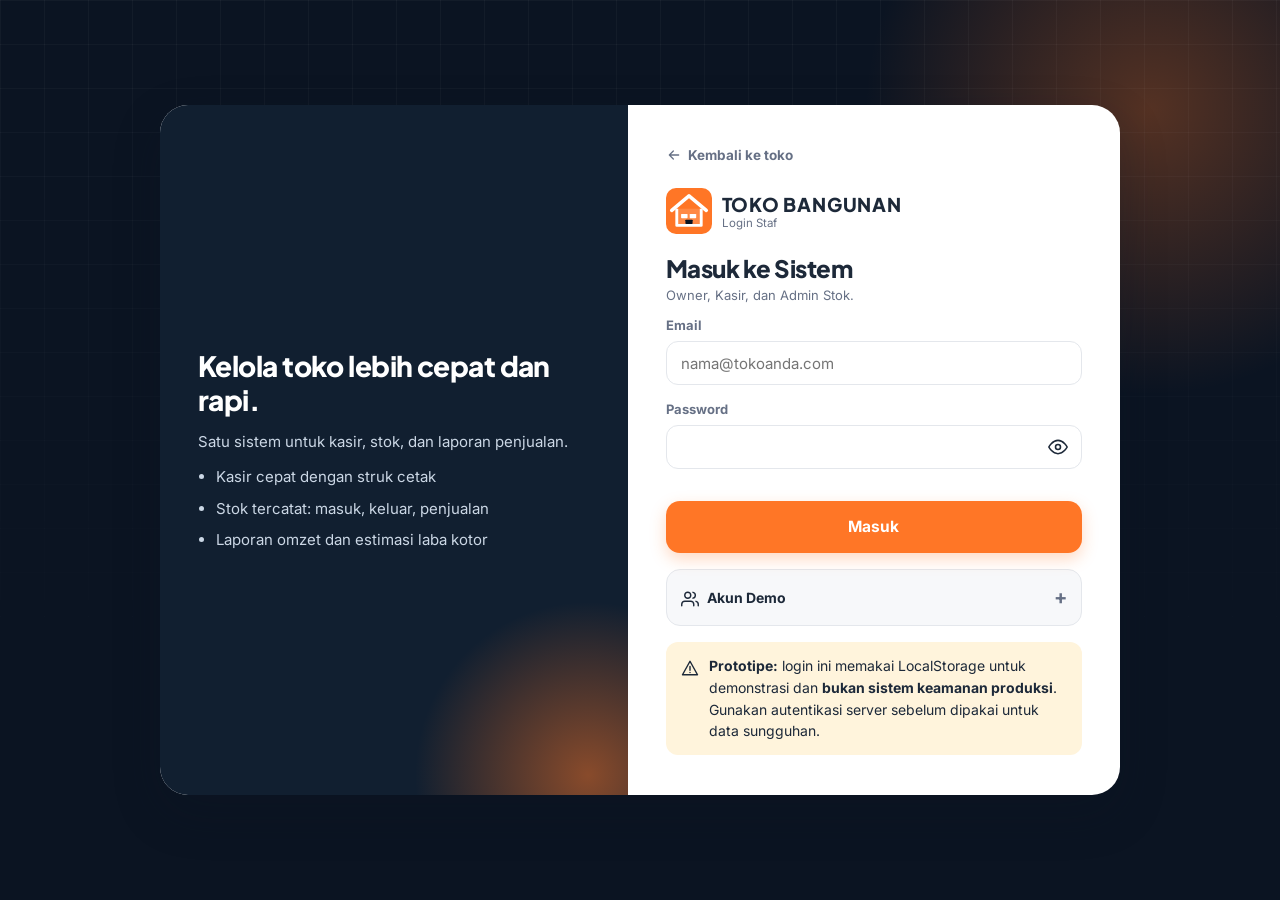
==== commit 1fe64e95: "Add files via upload" ====
--- a/admin-stok.html
+++ b/admin-stok.html
@@ -5,16 +5,19 @@
 <meta name="viewport" content="width=device-width, initial-scale=1">
 <title>Dashboard Admin Stok — TOKO BANGUNAN</title>
 <meta name="description" content="Inventaris dan pengelolaan stok toko bangunan.">
-<meta name="theme-color" content="#0b2a4a">
+<meta name="theme-color" content="#0B1422">
 <link rel="manifest" href="manifest.json">
 <link rel="icon" href="icon.svg" type="image/svg+xml">
 <link rel="apple-touch-icon" href="icon-192.png">
 <script>(function(){try{var t=localStorage.getItem('tb_theme');if(t!=='dark'&&t!=='light')t=(window.matchMedia&&matchMedia('(prefers-color-scheme: dark)').matches)?'dark':'light';document.documentElement.setAttribute('data-theme',t);if(sessionStorage.getItem('tb_loaded')){document.documentElement.classList.add('no-loader')}else{document.documentElement.classList.add('loading')}}catch(e){}})();</script>
+<link rel="preconnect" href="https://fonts.googleapis.com">
+<link rel="preconnect" href="https://fonts.gstatic.com" crossorigin>
+<link rel="stylesheet" href="https://fonts.googleapis.com/css2?family=Inter:wght@400;500;600;700&family=Plus+Jakarta+Sans:wght@700;800&display=swap">
 <link rel="stylesheet" href="style.css">
 <link rel="stylesheet" href="responsive.css">
 </head>
 <body class="guard-pending" data-shell="dash" data-title="Admin Stok & Inventaris" data-roles="admin,owner">
-<div id="tb-loader" role="status" aria-live="polite" aria-label="Memuat TOKO BANGUNAN"><div class="ld-box"><div class="ld-logo"><svg width="84" height="84" viewBox="0 0 64 64" role="img" aria-label="Logo TOKO BANGUNAN"><rect width="64" height="64" rx="14" fill="#f26b1d"/><path d="M8 31L32 11l24 20" fill="none" stroke="#fff" stroke-width="5" stroke-linecap="round" stroke-linejoin="round"/><path d="M15 29v23h34V29" fill="#fff" fill-opacity=".14" stroke="#fff" stroke-width="4" stroke-linejoin="round"/><rect x="21" y="36" width="9" height="6" rx="1" fill="#fff"/><rect x="33" y="36" width="9" height="6" rx="1" fill="#fff"/><rect x="27" y="44" width="10" height="6" rx="1" fill="#0b2a4a"/></svg></div><b>TOKO BANGUNAN</b><div class="ld-sub">Mitra Pembangunan Anda</div><div class="ld-bar"><i></i></div><small>Memuat sistem…</small></div></div>
+<div id="tb-loader" role="status" aria-live="polite" aria-label="Memuat TOKO BANGUNAN"><div class="ld-grid" aria-hidden="true"></div><div class="ld-glow" aria-hidden="true"></div><div class="ld-box"><div class="ld-logo"><i class="ld-ring"></i><svg width="96" height="96" viewBox="0 0 64 64" role="img" aria-label="Logo TOKO BANGUNAN"><rect width="64" height="64" rx="15" fill="#FF7626"/><path class="ld-roof" d="M8 31L32 11l24 20" fill="none" stroke="#fff" stroke-width="5" stroke-linecap="round" stroke-linejoin="round"/><path d="M15 29v23h34V29" fill="#fff" fill-opacity=".14" stroke="#fff" stroke-width="4" stroke-linejoin="round"/><rect x="21" y="36" width="9" height="6" rx="1" fill="#fff"/><rect x="33" y="36" width="9" height="6" rx="1" fill="#fff"/><rect x="27" y="44" width="10" height="6" rx="1" fill="#0B1422"/></svg></div><b class="ld-name">TOKO BANGUNAN</b><div class="ld-sub">Mitra Material Konstruksi</div><div class="ld-bricks" aria-hidden="true"><i></i><i></i><i></i><i></i><i></i><i></i></div><div class="ld-bar"><i id="ld-fill"></i></div><div class="ld-meta"><span id="ld-msg">Menyiapkan sistem…</span><span id="ld-pct">0%</span></div><button type="button" class="ld-skip" id="ld-skip">Lewati</button></div><div class="ld-foot" aria-hidden="true">Katalog &bull; Keranjang &bull; Kasir &bull; Stok</div></div>
 <div class="dash" id="dash"><aside class="dash-side" id="dash-side"></aside><div class="dash-scrim" id="dash-scrim"></div><div class="dash-body"><header class="dash-top" id="dash-top"></header>
 <main class="dash-main" id="page">
 
@@ -70,6 +73,7 @@
 </main>
 <div id="dash-foot"></div></div></div>
 <script src="data.js"></script>
+<script src="art.js"></script>
 <script src="app.js"></script>
 <script src="auth.js"></script>
 <script src="admin-stok.js"></script>
--- a/style.css
+++ b/style.css
@@ -1,18 +1,23 @@
 /* =====================================================================
-   style.css v2 — TOKO BANGUNAN: desain modern, ringan (tanpa blur/filter
-   berat), kompatibel Chrome/Edge/Firefox di Windows 7 dan HP kelas bawah.
+   style.css V2 — TOKO BANGUNAN · "Construction Commerce Premium 2026"
+   Vanilla CSS, mobile-first dasar + penyesuaian desktop di responsive.css.
+   Palet: Deep Navy #0B1422 · Navy Surface #111F30 · Orange #FF7626 · Concrete #F2F4F7
+   Tanpa blur/filter berat; kompatibel HP kelas bawah. Mode gelap tetap tersedia.
    ===================================================================== */
 :root {
-  --bg: #f2f5fa; --surface: #ffffff; --surface-2: #f6f8fc; --text: #0f1b2d; --muted: #5c6b80; --line: #e4e9f1;
-  --navy: #0a2540; --navy-2: #12457a; --navy-text: #eaf1f8; --orange: #ff6a13; --orange-d: #e5560a; --orange-2: #ff8a2b; --orange-soft: #fff0e5;
-  --blue: #1f6fd1; --ok: #118a47; --ok-soft: #e4f7ec; --warn: #a85a00; --warn-soft: #fff3d9; --bad: #c62828; --bad-soft: #fdeaea;
-  --grad: linear-gradient(135deg, #ff8a2b 0%, #ff5f0a 100%);
-  --shadow-sm: 0 1px 2px rgba(15, 27, 45, .06); --shadow: 0 2px 4px rgba(15, 27, 45, .04), 0 8px 24px rgba(15, 27, 45, .07); --shadow-lg: 0 16px 48px rgba(10, 37, 64, .22);
-  --r: 18px; --r-sm: 12px; --font: "Segoe UI", Inter, system-ui, -apple-system, Roboto, "Helvetica Neue", Arial, sans-serif;
+  --bg: #f2f4f7; --surface: #ffffff; --surface-2: #f7f8fa; --text: #1d2939; --muted: #667085; --line: #e4e7ec;
+  --navy: #0b1422; --navy-2: #111f30; --navy-3: #1a2c44; --navy-text: #e6edf6;
+  --orange: #ff7626; --orange-h: #ff8b3d; --orange-d: #e8630f; --orange-soft: #fff1e8;
+  --blue: #1d6fd6; --ok: #16a34a; --ok-soft: #e3f6ea; --warn: #b45309; --warn-soft: #fff4dc; --bad: #d92d20; --bad-soft: #fdecea;
+  --grad: linear-gradient(180deg, #ff8b3d 0%, #ff7626 100%);
+  --shadow-sm: 0 1px 2px rgba(16, 24, 40, .06); --shadow: 0 1px 3px rgba(16, 24, 40, .06), 0 8px 22px rgba(16, 24, 40, .07); --shadow-lg: 0 18px 48px rgba(11, 20, 34, .24);
+  --r: 16px; --r-sm: 12px; --r-lg: 20px;
+  --font: Inter, "Segoe UI", system-ui, -apple-system, Roboto, "Helvetica Neue", Arial, sans-serif;
+  --font-h: "Plus Jakarta Sans", Inter, "Segoe UI", system-ui, -apple-system, Roboto, Arial, sans-serif;
 }
 [data-theme="dark"] {
-  --bg: #0a121d; --surface: #111c2b; --surface-2: #0d1724; --text: #e9eff7; --muted: #9db0c6; --line: #213349;
-  --navy: #07111f; --navy-2: #0d2744; --orange-soft: #3a2313; --ok: #4ade80; --ok-soft: #123221; --warn: #fbbf24; --warn-soft: #3a2d0e; --bad: #f87171; --bad-soft: #3b1717; --blue: #6aa8ff;
+  --bg: #0a111c; --surface: #111f30; --surface-2: #0d1827; --text: #e8edf5; --muted: #9fb0c4; --line: #223650;
+  --navy: #070d17; --navy-2: #0d1a2b; --navy-3: #16293f; --orange-soft: #3a2314; --ok: #4ade80; --ok-soft: #12321f; --warn: #fbbf24; --warn-soft: #3a2d0e; --bad: #f87171; --bad-soft: #3b1717; --blue: #6aa8ff;
   --shadow-sm: none; --shadow: 0 2px 10px rgba(0, 0, 0, .35); --shadow-lg: 0 16px 48px rgba(0, 0, 0, .6);
 }
 * { box-sizing: border-box; }
@@ -20,47 +25,71 @@
 body { margin: 0; font-family: var(--font); background: var(--bg); color: var(--text); font-size: 15px; line-height: 1.55; min-width: 320px; overflow-x: hidden; -webkit-font-smoothing: antialiased; }
 img, svg { max-width: 100%; }
 a { color: var(--blue); text-decoration: none; } a:hover { text-decoration: underline; }
-h1, h2, h3, h4 { line-height: 1.2; margin: 0 0 .5em; letter-spacing: -.015em; font-weight: 800; }
+h1, h2, h3, h4 { font-family: var(--font-h); line-height: 1.2; margin: 0 0 .5em; letter-spacing: -.02em; font-weight: 800; }
 p { margin: 0 0 .8em; }
 :focus-visible { outline: 3px solid #ffb184; outline-offset: 2px; border-radius: 8px; }
-.container { width: 100%; max-width: 1240px; margin: 0 auto; padding: 0 20px; }
+.container { width: 100%; max-width: 1240px; margin: 0 auto; padding: 0 16px; }
 .ic { flex: none; vertical-align: middle; }
-.muted { color: var(--muted); } .muted-light { color: #b8c7d8; } .small { font-size: 13px; } .right { text-align: right; } .center { text-align: center; }
+.muted { color: var(--muted); } .muted-light { color: #aebdd0; } .small { font-size: 13px; } .right { text-align: right; } .center { text-align: center; }
 .sr-only { position: absolute; width: 1px; height: 1px; overflow: hidden; clip: rect(0 0 0 0); white-space: nowrap; }
 body.modal-open { overflow: hidden; }
 .guard-pending #page, .guard-pending #dash { visibility: hidden; }
 [hidden] { display: none !important; }
 
-/* ---- Loading screen ---- */
-#tb-loader { position: fixed; top: 0; right: 0; bottom: 0; left: 0; z-index: 9999; background: linear-gradient(160deg, #0a2540, #12457a); display: flex; align-items: center; justify-content: center; color: #fff; transition: opacity .4s ease, visibility .4s; }
+/* ---- Loading screen V2 (4 dtk, ringan: CSS transform/opacity saja) ---- */
+#tb-loader { position: fixed; top: 0; right: 0; bottom: 0; left: 0; z-index: 9999; background: #0B1422; display: flex; align-items: center; justify-content: center; color: #fff; overflow: hidden; transition: opacity .55s ease, visibility .55s; }
 #tb-loader.done { opacity: 0; visibility: hidden; }
+#tb-loader.done .ld-box { transform: scale(1.04); transition: transform .55s ease; }
 html.no-loader #tb-loader { display: none; }
 html.loading body { overflow: hidden; }
-.ld-box { text-align: center; padding: 24px; }
-.ld-logo { width: 84px; height: 84px; margin: 0 auto 14px; animation: ldPop .8s ease both; }
-.ld-box b { display: block; font-size: 24px; letter-spacing: .14em; }
-.ld-box small { display: block; margin-top: 10px; opacity: .8; }
-.ld-sub { opacity: .85; font-size: 13px; margin-top: 2px; }
-.ld-bar { width: 220px; max-width: 70vw; height: 6px; border-radius: 99px; background: rgba(255, 255, 255, .2); margin: 18px auto 0; overflow: hidden; }
-.ld-bar i { display: block; height: 100%; width: 100%; background: var(--grad); border-radius: 99px; transform-origin: left; animation: ldBar 3s linear forwards; }
-@keyframes ldBar { from { transform: scaleX(0); } to { transform: scaleX(1); } }
+.ld-grid { position: absolute; inset: 0; background-image: linear-gradient(rgba(255,255,255,.045) 1px, transparent 1px), linear-gradient(90deg, rgba(255,255,255,.045) 1px, transparent 1px); background-size: 44px 44px; -webkit-mask-image: radial-gradient(ellipse at center, #000 20%, transparent 72%); mask-image: radial-gradient(ellipse at center, #000 20%, transparent 72%); animation: ldGrid 4s linear forwards; }
+.ld-glow { position: absolute; width: min(120vw, 760px); height: min(120vw, 760px); border-radius: 50%; background: radial-gradient(circle, rgba(255,118,38,.30), rgba(255,118,38,0) 62%); animation: ldGlow 4s ease-in-out forwards; }
+.ld-box { position: relative; z-index: 1; text-align: center; padding: 24px; width: min(420px, 100%); }
+.ld-logo { position: relative; width: 96px; height: 96px; margin: 0 auto 22px; animation: ldPop .8s cubic-bezier(.2,.9,.3,1.2) both; }
+.ld-logo svg { position: relative; z-index: 1; border-radius: 22px; box-shadow: 0 18px 44px rgba(255,118,38,.38); }
+.ld-ring { position: absolute; inset: -12px; border-radius: 32px; border: 2px solid rgba(255,118,38,.55); animation: ldRing 2s ease-out infinite; }
+.ld-roof { stroke-dasharray: 80; stroke-dashoffset: 80; animation: ldDraw 1s .3s ease forwards; }
+.ld-name { display: block; font: 800 26px var(--font-h); letter-spacing: .16em; animation: ldUp .7s .35s ease both; }
+.ld-sub { opacity: .8; font-size: 14px; margin-top: 6px; letter-spacing: .04em; animation: ldUp .7s .5s ease both; }
+.ld-bricks { display: flex; justify-content: center; gap: 5px; margin: 26px auto 0; }
+.ld-bricks i { width: 26px; height: 12px; border-radius: 3px; background: #FF7626; opacity: 0; transform: translateY(-14px); animation: ldBrick .45s ease forwards; }
+.ld-bricks i:nth-child(1) { animation-delay: .8s } .ld-bricks i:nth-child(2) { animation-delay: 1.25s } .ld-bricks i:nth-child(3) { animation-delay: 1.7s } .ld-bricks i:nth-child(4) { animation-delay: 2.15s } .ld-bricks i:nth-child(5) { animation-delay: 2.6s } .ld-bricks i:nth-child(6) { animation-delay: 3.05s }
+.ld-bar { width: min(300px, 78vw); height: 6px; border-radius: 99px; background: rgba(255,255,255,.14); margin: 16px auto 0; overflow: hidden; }
+.ld-bar i { display: block; height: 100%; width: 100%; background: linear-gradient(90deg, #FF7626, #FFA05C); border-radius: 99px; transform-origin: left; transform: scaleX(0); animation: ldBar 4s cubic-bezier(.45,.05,.35,1) forwards; }
+.ld-meta { width: min(300px, 78vw); margin: 10px auto 0; display: flex; justify-content: space-between; gap: 12px; font-size: 13px; color: #cbd7e5; }
+.ld-meta #ld-pct { font-variant-numeric: tabular-nums; font-weight: 700; color: #fff; }
+.ld-skip { margin-top: 22px; background: transparent; border: 1px solid rgba(255,255,255,.22); color: #cbd7e5; border-radius: 99px; padding: 8px 18px; font: 600 13px var(--font); cursor: pointer; min-height: 36px; }
+.ld-skip:hover, .ld-skip:focus-visible { background: rgba(255,255,255,.1); color: #fff; }
+.ld-foot { position: absolute; bottom: 22px; left: 0; right: 0; text-align: center; font-size: 12px; letter-spacing: .12em; text-transform: uppercase; color: rgba(203,215,229,.6); padding: 0 16px; }
+@media (min-width: 900px) { .ld-logo { width: 116px; height: 116px; } .ld-logo svg { width: 116px; height: 116px; } .ld-name { font-size: 34px; } .ld-sub { font-size: 16px; } .ld-bricks i { width: 34px; height: 15px; } .ld-bar, .ld-meta { width: 380px; } .ld-box { width: 520px; } }
+@keyframes ldBar { to { transform: scaleX(1); } }
 @keyframes ldPop { from { transform: scale(.6) translateY(10px); opacity: 0; } to { transform: none; opacity: 1; } }
+@keyframes ldUp { from { transform: translateY(12px); opacity: 0; } to { transform: none; opacity: 1; } }
+@keyframes ldRing { from { transform: scale(.9); opacity: .9; } to { transform: scale(1.35); opacity: 0; } }
+@keyframes ldDraw { to { stroke-dashoffset: 0; } }
+@keyframes ldBrick { to { opacity: 1; transform: none; } }
+@keyframes ldGrid { from { background-position: 0 0; } to { background-position: 0 44px; } }
+@keyframes ldGlow { 0%,100% { transform: scale(.9); opacity: .7; } 50% { transform: scale(1.08); opacity: 1; } }
+@media (prefers-reduced-motion: reduce) { .ld-grid, .ld-glow, .ld-ring, .ld-roof, .ld-logo, .ld-name, .ld-sub { animation: none !important; } .ld-roof { stroke-dashoffset: 0; } .ld-bricks i { animation-duration: .01s; } }
 
 /* ---- Tombol & form ---- */
-.btn { display: inline-flex; align-items: center; justify-content: center; gap: 8px; border: 1.5px solid transparent; border-radius: 12px; padding: 10px 18px; font: 700 14px/1.2 var(--font); cursor: pointer; transition: transform .12s ease, background-color .15s, border-color .15s, color .15s; min-height: 44px; text-decoration: none !important; white-space: nowrap; }
+.btn { display: inline-flex; align-items: center; justify-content: center; gap: 8px; border: 1.5px solid transparent; border-radius: 12px; padding: 10px 18px; font: 700 14px/1.2 var(--font); cursor: pointer; transition: transform .12s ease, background-color .15s, border-color .15s, color .15s, box-shadow .15s; min-height: 44px; text-decoration: none !important; white-space: nowrap; }
 .btn:active { transform: translateY(1px); } .btn[disabled] { opacity: .5; cursor: not-allowed; }
-.btn-primary { background: var(--grad); color: #fff; box-shadow: 0 6px 16px rgba(255, 106, 19, .32); } .btn-primary:hover:not([disabled]) { background: var(--orange-d); }
-.btn-dark { background: var(--navy); color: #fff; } .btn-dark:hover { background: var(--navy-2); }
-.btn-outline { background: var(--surface); border-color: var(--line); color: var(--text); } .btn-outline:hover { border-color: var(--orange); color: var(--orange); }
+.btn-primary { background: var(--orange); color: #fff; box-shadow: 0 6px 16px rgba(255, 118, 38, .28); } .btn-primary:hover:not([disabled]) { background: var(--orange-h); }
+.btn-dark { background: var(--navy-2); color: #fff; } .btn-dark:hover { background: var(--navy-3); }
+.btn-outline { background: var(--surface); border-color: var(--line); color: var(--text); } .btn-outline:hover { border-color: var(--orange); color: var(--orange-d); }
 .btn-ghost { background: transparent; color: var(--text); } .btn-ghost:hover { background: var(--surface-2); }
-.btn-light { background: #fff; color: #0f1b2d; } .btn-light:hover { background: #fff4ea; }
+.btn-light { background: #fff; color: #0b1422; } .btn-light:hover { background: #fff1e8; }
+.btn-ghost-on-dark { background: rgba(255, 255, 255, .08); color: #fff; border-color: rgba(255, 255, 255, .28); } .btn-ghost-on-dark:hover { background: rgba(255, 255, 255, .16); }
 .btn-danger { background: var(--bad); color: #fff; } .btn-ok { background: var(--ok); color: #fff; }
 [data-theme="dark"] .btn-ok { color: #06240f; } [data-theme="dark"] .btn-danger { color: #2a0606; }
-.btn-ghost-light { background: rgba(255, 255, 255, .08); color: #fff; border-color: rgba(255, 255, 255, .18); } .btn-ghost-light:hover { background: rgba(255, 255, 255, .16); }
-.btn-sm { padding: 6px 12px; min-height: 36px; font-size: 13px; border-radius: 10px; } .btn-lg { padding: 14px 28px; font-size: 16px; min-height: 52px; border-radius: 14px; } .btn-block { width: 100%; }
+.btn-wa { background: #fff; color: #128c4a; border-color: #86d6a8; } .btn-wa:hover { background: #effaf3; }
+[data-theme="dark"] .btn-wa { background: transparent; color: #4ade80; border-color: #2a6b43; }
+.btn-ghost-light { background: rgba(255, 255, 255, .08); color: #fff; border-color: rgba(255, 255, 255, .16); } .btn-ghost-light:hover { background: rgba(255, 255, 255, .16); }
+.btn-sm { padding: 6px 12px; min-height: 38px; font-size: 13px; border-radius: 10px; } .btn-lg { padding: 13px 24px; font-size: 15.5px; min-height: 52px; border-radius: 14px; } .btn-block { width: 100%; }
 .icon-btn { display: inline-flex; align-items: center; justify-content: center; width: 44px; height: 44px; border-radius: 12px; border: 0; background: transparent; color: inherit; cursor: pointer; position: relative; } .icon-btn:hover { background: rgba(127, 140, 160, .16); text-decoration: none; }
 .input, select.input, textarea.input { width: 100%; padding: 10px 14px; border: 1.5px solid var(--line); border-radius: 12px; background: var(--surface); color: var(--text); font: 400 15px var(--font); min-height: 44px; }
-.input:focus { border-color: var(--orange); outline: none; box-shadow: 0 0 0 4px rgba(255, 106, 19, .18); }
+.input:focus { border-color: var(--orange); outline: none; box-shadow: 0 0 0 4px rgba(255, 118, 38, .16); }
 textarea.input { min-height: 84px; resize: vertical; }
 .field { display: block; margin-bottom: 14px; min-width: 0; } .field > span { display: block; font-size: 13px; font-weight: 700; margin-bottom: 6px; color: var(--muted); }
 .field .hint { font-weight: 400; font-size: 12px; color: var(--muted); margin-top: 4px; display: block; }
@@ -70,153 +99,204 @@
 .pw-wrap { position: relative; } .pw-wrap .input { padding-right: 50px; } .pw-wrap button { position: absolute; right: 2px; top: 0; }
 
 /* ---- Badge, pill, kartu, alert ---- */
-.badge { position: absolute; top: 3px; right: 1px; min-width: 18px; height: 18px; border-radius: 99px; background: var(--grad); color: #fff; font: 800 11px/18px var(--font); text-align: center; padding: 0 5px; }
+.badge { position: absolute; top: 2px; right: 0; min-width: 18px; height: 18px; border-radius: 99px; background: var(--orange); color: #fff; font: 800 11px/18px var(--font); text-align: center; padding: 0 5px; box-shadow: 0 0 0 2px var(--navy); }
+.bnav .badge { box-shadow: 0 0 0 2px var(--surface); }
 .pill { display: inline-block; padding: 2px 10px; border-radius: 99px; font-size: 12px; font-weight: 700; background: var(--surface-2); color: var(--muted); border: 1px solid var(--line); white-space: nowrap; }
-.pill.ok { background: var(--ok-soft); color: var(--ok); border-color: transparent; } .pill.warn { background: var(--warn-soft); color: var(--warn); border-color: transparent; } .pill.bad { background: var(--bad-soft); color: var(--bad); border-color: transparent; } .pill.promo { background: var(--grad); color: #fff; border-color: transparent; } .pill.info { background: #e6f0fd; color: #1a5cb3; border-color: transparent; }
+.pill.ok { background: var(--ok-soft); color: var(--ok); border-color: transparent; } .pill.warn { background: var(--warn-soft); color: var(--warn); border-color: transparent; } .pill.bad { background: var(--bad-soft); color: var(--bad); border-color: transparent; } .pill.promo { background: var(--orange); color: #fff; border-color: transparent; } .pill.info { background: #e6f0fd; color: #1a5cb3; border-color: transparent; } .pill.best { background: var(--navy-2); color: #fff; border-color: transparent; }
 [data-theme="dark"] .pill.info { background: #15294a; color: #8db8ff; }
-.card { background: var(--surface); border: 1px solid var(--line); border-radius: var(--r); box-shadow: var(--shadow); }
-.card-pad { padding: 22px; }
+.card { background: var(--surface); border: 1px solid var(--line); border-radius: var(--r); box-shadow: var(--shadow-sm); }
+.card-pad { padding: 18px; }
+.alert > span:first-child { flex: none; }
 .alert { display: flex; gap: 10px; padding: 12px 14px; border-radius: var(--r-sm); font-size: 14px; border: 1px solid var(--line); background: var(--surface-2); margin-bottom: 14px; }
-.alert.warn { background: var(--warn-soft); border-color: transparent; color: var(--text); } .alert.bad { background: var(--bad-soft); border-color: transparent; } .alert.ok { background: var(--ok-soft); border-color: transparent; } .alert.info { background: #e6f0fd; border-color: transparent; color: #0f3a6e; }
+.alert.warn { background: var(--warn-soft); border-color: transparent; color: var(--text); } .alert.bad { background: var(--bad-soft); border-color: transparent; } .alert.ok { background: var(--ok-soft); border-color: transparent; } .alert.info { background: #e8f1fd; border-color: transparent; color: #0f3a6e; }
 [data-theme="dark"] .alert.info { background: #15294a; color: #cfe1ff; }
 .demo-banner { display: flex; gap: 8px; align-items: flex-start; background: var(--warn-soft); color: var(--text); font-size: 13px; padding: 9px 14px; border-radius: 12px; margin: 14px 0; }
+
+/* ---- Toast & modal ---- */
 #toasts { position: fixed; right: 16px; bottom: 16px; z-index: 9000; display: grid; gap: 8px; max-width: min(380px, calc(100vw - 32px)); }
-.toast { background: var(--navy); color: #fff; padding: 12px 16px; border-radius: 12px; box-shadow: var(--shadow-lg); font-size: 14px; animation: toastIn .25s ease; border-left: 4px solid var(--blue); }
-.toast.ok { border-left-color: #2fb860; } .toast.error { border-left-color: #ef4444; background: #3b1212; } .toast.out { opacity: 0; transform: translateY(8px); transition: .3s; }
+.toast { display: flex; gap: 10px; align-items: flex-start; background: var(--navy-2); color: #fff; padding: 12px 14px; border-radius: 14px; box-shadow: var(--shadow-lg); font-size: 14px; animation: toastIn .25s ease; border: 1px solid rgba(255, 255, 255, .1); }
+.toast .t-ic { flex: none; width: 24px; height: 24px; border-radius: 50%; display: flex; align-items: center; justify-content: center; background: #3b82f6; margin-top: 1px; }
+.toast.ok .t-ic { background: var(--ok); } .toast.error { background: #3b1212; border-color: #7f2a2a; } .toast.error .t-ic { background: #ef4444; } .toast.out { opacity: 0; transform: translateY(8px); transition: .3s; }
 @keyframes toastIn { from { opacity: 0; transform: translateY(10px); } }
-
-/* ---- Modal ---- */
-.modal-wrap { position: fixed; top: 0; right: 0; bottom: 0; left: 0; z-index: 8000; background: rgba(8, 20, 35, .62); display: flex; align-items: center; justify-content: center; padding: 16px; animation: fade .15s; }
-.modal { background: var(--surface); color: var(--text); width: min(580px, 100%); max-height: calc(100vh - 32px); display: flex; flex-direction: column; border-radius: 20px; box-shadow: var(--shadow-lg); }
+.modal-wrap { position: fixed; top: 0; right: 0; bottom: 0; left: 0; z-index: 8000; background: rgba(8, 14, 24, .62); display: flex; align-items: center; justify-content: center; padding: 16px; animation: fade .15s; }
+.modal { background: var(--surface); color: var(--text); width: min(600px, 100%); max-height: calc(100vh - 32px); display: flex; flex-direction: column; border-radius: 20px; box-shadow: var(--shadow-lg); }
 .modal-head { display: flex; justify-content: space-between; align-items: center; padding: 14px 20px; border-bottom: 1px solid var(--line); } .modal-head h3 { margin: 0; font-size: 18px; }
 .modal-body { padding: 20px; overflow: auto; } .modal-foot { padding: 14px 20px; border-top: 1px solid var(--line); display: flex; gap: 8px; justify-content: flex-end; flex-wrap: wrap; }
 @keyframes fade { from { opacity: 0; } }
 
-/* ---- Header publik ---- */
-.site-header { position: sticky; top: 0; z-index: 500; background: var(--surface); border-bottom: 1px solid var(--line); }
-.hdr-row { display: flex; align-items: center; gap: 18px; min-height: 72px; }
-.brand { display: flex; align-items: center; gap: 10px; color: var(--text); text-decoration: none !important; min-width: 0; } .brand b { display: block; font-size: 18px; letter-spacing: .03em; line-height: 1.1; font-weight: 800; } .brand small { display: block; font-size: 11px; color: var(--muted); }
-.brand-light { color: #fff; } .brand-light small { color: #b8c7d8; }
-.hdr-search { flex: 1; display: flex; max-width: 440px; position: relative; } .hdr-search .input { padding-right: 54px; border-radius: 99px; background: var(--surface-2); padding-left: 18px; }
-.search-btn { position: absolute; right: 4px; top: 4px; height: 36px; width: 40px; border: 0; background: var(--grad); color: #fff; border-radius: 99px; cursor: pointer; display: flex; align-items: center; justify-content: center; }
-.hdr-nav { display: flex; gap: 2px; margin-left: auto; } .hdr-nav a { display: flex; align-items: center; gap: 7px; padding: 8px 14px; border-radius: 99px; color: var(--muted); font-size: 14px; font-weight: 700; } .hdr-nav a:hover, .hdr-nav a.active { color: var(--orange); text-decoration: none; background: var(--orange-soft); }
-.hdr-actions { display: flex; align-items: center; gap: 6px; }
-.bnav { display: none; }
+/* ---- Header publik (navy) ---- */
+.site-header { position: sticky; top: 0; z-index: 500; background: var(--navy); color: #fff; box-shadow: 0 1px 0 rgba(255, 255, 255, .06); }
+.hdr-row { display: flex; align-items: center; gap: 10px; padding-top: 10px; padding-bottom: 10px; flex-wrap: wrap; }
+.brand { display: flex; align-items: center; gap: 10px; color: var(--text); text-decoration: none !important; min-width: 0; } .brand b { display: block; font: 800 17px/1.1 var(--font-h); letter-spacing: .04em; white-space: nowrap; } .brand small { display: block; font-size: 11px; color: var(--muted); }
+.brand-light, .site-header .brand { color: #fff; } .brand-light small, .site-header .brand small { color: #9fb2c8; }
+.hdr-search { order: 5; flex: 1 0 100%; display: flex; position: relative; }
+.hdr-search .input { padding-right: 56px; border-radius: 12px; background: #fff; color: #1d2939; border-color: transparent; padding-left: 16px; min-height: 46px; }
+.search-btn { position: absolute; right: 4px; top: 4px; height: 38px; width: 42px; border: 0; background: var(--orange); color: #fff; border-radius: 10px; cursor: pointer; display: flex; align-items: center; justify-content: center; } .search-btn:hover { background: var(--orange-h); }
+.hdr-nav { display: none; gap: 2px; } .hdr-nav a { display: flex; align-items: center; gap: 7px; padding: 8px 12px; border-radius: 10px; color: #c4d1e0; font-size: 14px; font-weight: 600; white-space: nowrap; } .hdr-nav a:hover, .hdr-nav a.active { color: #fff; text-decoration: none; background: rgba(255, 255, 255, .08); } .hdr-nav a.active { box-shadow: inset 0 -2px 0 var(--orange); border-radius: 10px 10px 4px 4px; }
+.hdr-actions { display: flex; align-items: center; gap: 4px; margin-left: auto; } .hdr-actions .icon-btn { color: #e6edf6; width: 42px; height: 42px; }
+.hdr-login { margin-left: 4px; }
+.mnav { display: none; background: var(--navy-2); border-top: 1px solid rgba(255, 255, 255, .08); } .mnav.open { display: block; } .mnav a { display: flex; gap: 12px; align-items: center; padding: 13px 18px; color: #dbe6f2; font-weight: 600; border-bottom: 1px solid rgba(255, 255, 255, .06); } .mnav a:hover { background: rgba(255, 255, 255, .05); text-decoration: none; }
+.bnav { display: flex; position: fixed; left: 0; right: 0; bottom: 0; z-index: 600; background: var(--surface); border-top: 1px solid var(--line); padding-bottom: env(safe-area-inset-bottom); box-shadow: 0 -4px 18px rgba(16, 24, 40, .08); }
+.bnav a { flex: 1; display: flex; flex-direction: column; align-items: center; justify-content: center; gap: 2px; padding: 8px 2px 7px; color: var(--muted); font-size: 11px; font-weight: 700; position: relative; min-height: 60px; } .bnav a:hover { text-decoration: none; }
+.bnav a.active { color: var(--orange-d); } .bnav a.active::before { content: ""; position: absolute; top: 0; left: 28%; right: 28%; height: 3px; border-radius: 0 0 4px 4px; background: var(--orange); }
+.bnav .badge { top: 4px; right: calc(50% - 22px); }
+body[data-shell="public"] { padding-bottom: 68px; }
 
 /* ---- Hero ---- */
-.hero { position: relative; color: #fff; background: linear-gradient(135deg, #0a2540 0%, #12457a 62%, #0f3b6d 100%); overflow: hidden; }
-.hero::before { content: ""; position: absolute; top: 0; right: 0; bottom: 0; left: 0; background: radial-gradient(rgba(255, 255, 255, .08) 1.5px, transparent 1.6px) 0 0 / 24px 24px; }
-.hero::after { content: ""; position: absolute; width: 620px; height: 620px; right: -160px; top: -240px; border-radius: 50%; background: radial-gradient(circle, rgba(255, 106, 19, .42), rgba(255, 106, 19, 0) 65%); }
-.hero-inner { position: relative; z-index: 2; padding: 60px 20px 112px; display: grid; grid-template-columns: 1.1fr .9fr; gap: 32px; align-items: center; }
-.eyebrow { display: inline-flex; align-items: center; gap: 8px; padding: 6px 14px; border-radius: 99px; background: rgba(255, 255, 255, .12); font-size: 13px; font-weight: 700; margin-bottom: 18px; } .eyebrow i { width: 8px; height: 8px; border-radius: 50%; background: #4ade80; }
-.hero h1 { font-size: clamp(32px, 4.6vw, 58px); font-weight: 800; margin-bottom: 16px; } .hero h1 em { font-style: normal; background: linear-gradient(90deg, #ffb066, #ff7a1f); -webkit-background-clip: text; background-clip: text; color: transparent; -webkit-text-fill-color: transparent; display: block; }
-.hero p { font-size: 17px; max-width: 540px; color: #d3e0ee; }
-.hero-cta { display: flex; gap: 12px; flex-wrap: wrap; margin: 24px 0 8px; }
-.hero-art { position: relative; display: grid; grid-template-columns: 1fr 1fr; gap: 16px; max-width: 460px; justify-self: end; width: 100%; padding-bottom: 28px; }
-.hero-tile { background: #fff; color: #0f1b2d; border-radius: 22px; padding: 10px; box-shadow: 0 18px 40px rgba(0, 0, 0, .28); display: block; text-decoration: none !important; } .hero-tile:nth-child(even) { transform: translateY(28px); }
-.hero-tile img { width: 100%; display: block; border-radius: 14px; aspect-ratio: 1; object-fit: cover; } .hero-tile b { display: block; font-size: 13px; margin: 8px 4px 0; line-height: 1.25; white-space: nowrap; overflow: hidden; text-overflow: ellipsis; } .hero-tile span { display: block; font-size: 13px; margin: 0 4px 4px; color: var(--orange-d); font-weight: 800; }
-.promo-badge { position: absolute; top: -18px; right: -14px; z-index: 3; width: 112px; height: 112px; border-radius: 50%; background: var(--grad); display: flex; flex-direction: column; align-items: center; justify-content: center; text-align: center; box-shadow: 0 8px 24px rgba(0, 0, 0, .35), 0 0 0 5px rgba(255, 255, 255, .9); transform: rotate(-10deg); }
-.promo-badge small { font-weight: 800; letter-spacing: .08em; font-size: 10px; color: #fff3d6; } .promo-badge strong { font-size: 34px; line-height: 1; font-weight: 800; } .promo-badge span { font-size: 10px; font-weight: 700; }
-.feat-strip { position: relative; z-index: 4; margin-top: -60px; display: grid; grid-template-columns: repeat(4, minmax(0, 1fr)); gap: 14px; }
-.feat { display: flex; gap: 12px; align-items: center; padding: 16px 18px; background: var(--surface); border: 1px solid var(--line); border-radius: 18px; box-shadow: var(--shadow); } .feat b { display: block; font-size: 14.5px; line-height: 1.25; } .feat small { color: var(--muted); font-size: 12.5px; line-height: 1.3; display: block; }
-.feat .ic-wrap { width: 46px; height: 46px; border-radius: 14px; background: var(--grad); color: #fff; display: flex; align-items: center; justify-content: center; flex: none; }
+.hero { position: relative; color: #fff; background: var(--navy); overflow: hidden; }
+.hero::before { content: ""; position: absolute; top: 0; right: 0; bottom: 0; left: 0; background: radial-gradient(ellipse at 80% 20%, rgba(255, 118, 38, .22), transparent 55%), linear-gradient(180deg, #0b1422, #10213a); }
+.hero-inner { position: relative; z-index: 2; padding: 26px 16px 40px; display: grid; grid-template-columns: minmax(0, 1fr); gap: 20px; align-items: center; }
+.hero h1 { font-size: clamp(30px, 8.4vw, 56px); font-weight: 800; margin-bottom: 12px; letter-spacing: -.03em; } .hero h1 em { font-style: normal; color: var(--orange); display: block; }
+.hero p { font-size: 15px; max-width: 540px; color: #c4d1e0; }
+.hero-cta { display: flex; gap: 10px; flex-wrap: wrap; margin: 18px 0 4px; } .hero-cta .btn { flex: 1 1 150px; }
+.hero-media { position: relative; border-radius: 18px; overflow: hidden; aspect-ratio: 1100 / 760; background: #10213a; box-shadow: 0 18px 40px rgba(0, 0, 0, .35); border: 1px solid rgba(255, 255, 255, .08); } .hero-media img { width: 100%; height: 100%; object-fit: cover; display: block; }
+.hero-badge { position: absolute; left: 12px; bottom: 12px; background: var(--orange); color: #fff; border-radius: 12px; padding: 8px 12px; font-size: 12px; font-weight: 700; line-height: 1.2; box-shadow: 0 8px 20px rgba(0, 0, 0, .3); } .hero-badge b { display: block; font: 800 20px var(--font-h); }
+.trust-strip { position: relative; z-index: 4; margin-top: -20px; display: grid; grid-template-columns: repeat(2, minmax(0, 1fr)); gap: 0; background: var(--surface); border: 1px solid var(--line); border-radius: var(--r-lg); box-shadow: var(--shadow); overflow: hidden; }
+.feat { display: flex; gap: 12px; align-items: center; padding: 14px; border-right: 1px solid var(--line); border-bottom: 1px solid var(--line); } .feat:nth-child(2n) { border-right: 0; } .feat:nth-last-child(-n+2) { border-bottom: 0; }
+.feat b { display: block; font-size: 13.5px; line-height: 1.25; } .feat small { color: var(--muted); font-size: 12px; line-height: 1.3; display: none; }
+.feat .ic-wrap { width: 42px; height: 42px; border-radius: 12px; background: var(--orange-soft); color: var(--orange-d); display: flex; align-items: center; justify-content: center; flex: none; }
 
 /* ---- Seksi ---- */
-.section { padding: 48px 0; } .section.alt { background: var(--surface); border-top: 1px solid var(--line); border-bottom: 1px solid var(--line); }
-.sec-head { display: flex; justify-content: space-between; align-items: flex-end; gap: 12px; margin-bottom: 22px; flex-wrap: wrap; } .sec-head h2 { margin: 0; font-size: clamp(22px, 2.6vw, 30px); } .sec-head p { margin: 4px 0 0; color: var(--muted); }
-.link-more { font-weight: 700; display: inline-flex; align-items: center; gap: 6px; font-size: 14px; }
-.cat-grid { display: grid; grid-template-columns: repeat(auto-fill, minmax(150px, 1fr)); gap: 16px; }
-.cat-card { display: block; text-align: center; background: var(--surface); border: 1px solid var(--line); border-radius: 20px; padding: 12px 12px 14px; color: var(--text); transition: transform .15s, box-shadow .15s, border-color .15s; } .cat-card:hover { border-color: var(--orange); transform: translateY(-4px); box-shadow: var(--shadow); text-decoration: none; }
-.cat-card img { width: 100%; aspect-ratio: 1; object-fit: cover; border-radius: 14px; background: var(--surface-2); } .cat-card b { display: block; margin-top: 10px; font-size: 14px; } .cat-card small { color: var(--muted); }
-.promo-banner { display: grid; grid-template-columns: auto 1fr auto; gap: 22px; align-items: center; background: var(--grad); color: #fff; border-radius: 24px; padding: 24px 30px; position: relative; overflow: hidden; }
-.promo-banner::after { content: ""; position: absolute; width: 320px; height: 320px; border-radius: 50%; right: -90px; top: -150px; background: rgba(255, 255, 255, .13); }
-.promo-banner > * { position: relative; z-index: 1; } .promo-banner h3 { font-size: 26px; margin: 0 0 4px; } .promo-banner p { margin: 0 0 6px; opacity: .97; } .promo-banner .btn { background: #fff; color: #b84300; box-shadow: none; }
-.ship-banner { display: grid; grid-template-columns: 1fr 1fr; border-radius: 24px; overflow: hidden; background: var(--navy); color: #fff; }
-.ship-banner .l { padding: 34px; } .ship-banner .l h3 { color: #ffb066; font-size: 26px; } .ship-banner .r { padding: 34px; background: var(--navy-2); }
-.ship-steps { margin: 0; padding: 0; list-style: none; display: grid; gap: 14px; } .ship-steps li { display: flex; gap: 12px; align-items: flex-start; font-size: 14.5px; } .ship-steps .n { background: var(--grad); width: 28px; height: 28px; border-radius: 50%; display: flex; align-items: center; justify-content: center; font-size: 13px; font-weight: 800; flex: none; }
-.why-grid { display: grid; grid-template-columns: repeat(3, minmax(0, 1fr)); gap: 18px; } .why { padding: 26px; } .why .ic-wrap { width: 52px; height: 52px; border-radius: 16px; background: var(--grad); color: #fff; display: flex; align-items: center; justify-content: center; margin-bottom: 14px; }
-.testi-grid { display: grid; grid-template-columns: repeat(3, minmax(0, 1fr)); gap: 18px; } .testi { padding: 24px; } .testi q { display: block; font-size: 15px; margin-bottom: 14px; } .testi .who { font-weight: 700; font-size: 14px; }
+.section { padding: 34px 0; } .section.alt { background: var(--surface); border-top: 1px solid var(--line); border-bottom: 1px solid var(--line); }
+.sec-head { display: flex; justify-content: space-between; align-items: flex-end; gap: 12px; margin-bottom: 18px; flex-wrap: wrap; } .sec-head h2 { margin: 0; font-size: clamp(21px, 5.4vw, 30px); } .sec-head p { margin: 4px 0 0; color: var(--muted); font-size: 14px; }
+.link-more { font-weight: 700; display: inline-flex; align-items: center; gap: 6px; font-size: 14px; color: var(--orange-d); }
+.cat-grid { display: grid; grid-template-columns: repeat(2, minmax(0, 1fr)); gap: 10px; }
+.cat-card { display: flex; align-items: center; gap: 10px; background: var(--surface); border: 1px solid var(--line); border-radius: 14px; padding: 8px; color: var(--text); transition: transform .15s, box-shadow .15s, border-color .15s; min-width: 0; } .cat-card:hover { border-color: var(--orange); transform: translateY(-2px); box-shadow: var(--shadow); text-decoration: none; }
+.cat-card img { width: 56px; height: 56px; object-fit: cover; border-radius: 10px; background: var(--surface-2); flex: none; } .cat-card b { display: block; font-size: 13px; line-height: 1.25; } .cat-card small { color: var(--muted); font-size: 12px; }
+.cat-card > span { min-width: 0; }
+
+/* ---- Promo, proyek, pengiriman ---- */
+.promo-banner { display: grid; grid-template-columns: minmax(0, 1fr); gap: 14px; align-items: center; padding: 20px 18px; border-radius: var(--r-lg); background: linear-gradient(120deg, #ff7626, #ff9a52); color: #fff; box-shadow: 0 14px 30px rgba(255, 118, 38, .28); }
+.promo-banner .pb-img { width: 104px; height: 104px; border-radius: 16px; background: #fff; object-fit: cover; box-shadow: 0 8px 20px rgba(0, 0, 0, .18); }
+.promo-banner h3 { font-size: 22px; margin: 6px 0; } .promo-banner .pb-price { display: flex; flex-wrap: wrap; align-items: baseline; gap: 6px 12px; } .promo-banner .pb-price s { opacity: .85; } .promo-banner .pb-price b { font: 800 28px var(--font-h); }
+.promo-banner .btn { background: var(--navy); color: #fff; } .promo-banner .btn:hover { background: var(--navy-3); }
+.proj-grid { display: grid; grid-template-columns: repeat(2, minmax(0, 1fr)); gap: 10px; }
+.proj-card { position: relative; display: flex; flex-direction: column; justify-content: flex-end; min-height: 150px; border-radius: 16px; overflow: hidden; color: #fff; background: var(--navy-2); padding: 12px; isolation: isolate; text-decoration: none !important; }
+.proj-card img { position: absolute; z-index: -2; right: -10px; top: -6px; width: 78%; opacity: .95; object-fit: cover; border-radius: 12px; }
+.proj-card::before { content: ""; position: absolute; z-index: -1; inset: 0; background: linear-gradient(0deg, rgba(11, 20, 34, .92) 18%, rgba(11, 20, 34, .25) 80%); }
+.proj-card b { font: 800 15px var(--font-h); display: block; } .proj-card small { color: #c4d1e0; font-size: 12px; line-height: 1.3; display: block; } .proj-card:hover { outline: 2px solid var(--orange); }
+.ship-banner { display: grid; grid-template-columns: minmax(0, 1fr); border-radius: var(--r-lg); overflow: hidden; background: var(--navy); color: #e6edf6; box-shadow: var(--shadow); }
+.ship-banner .l, .ship-banner .r { padding: 22px 18px; } .ship-banner .l h3 { color: #fff; font-size: 24px; } .ship-banner .r { background: var(--navy-2); }
+.ship-steps { margin: 0; padding: 0; list-style: none; display: grid; gap: 14px; } .ship-steps li { display: flex; gap: 12px; align-items: flex-start; font-size: 14px; } .ship-steps .n { background: var(--orange); width: 28px; height: 28px; border-radius: 50%; display: flex; align-items: center; justify-content: center; font-size: 13px; font-weight: 800; flex: none; }
+.ship-chips { display: flex; flex-wrap: wrap; gap: 8px; margin: 14px 0; } .ship-chips span { display: inline-flex; align-items: center; gap: 6px; background: rgba(255, 255, 255, .08); border: 1px solid rgba(255, 255, 255, .14); border-radius: 99px; padding: 5px 12px; font-size: 12.5px; font-weight: 600; }
+.est-box { margin-top: 16px; background: rgba(255, 255, 255, .06); border: 1px solid rgba(255, 255, 255, .12); border-radius: 14px; padding: 14px; } .est-box h4 { color: #fff; font-size: 15px; margin-bottom: 10px; }
+.est-box .field > span { color: #aebdd0; } .est-box .input { background: #0b1422; color: #fff; border-color: rgba(255, 255, 255, .2); } .est-box .row { display: grid; grid-template-columns: repeat(3, minmax(0, 1fr)); gap: 10px; }
+.est-out { margin-top: 4px; font-size: 14px; } .est-out b { font: 800 22px var(--font-h); color: #ffb98a; }
+.why-grid { display: grid; grid-template-columns: repeat(2, minmax(0, 1fr)); gap: 10px; } .why { padding: 16px; } .why .ic-wrap { width: 46px; height: 46px; border-radius: 14px; background: var(--orange-soft); color: var(--orange-d); display: flex; align-items: center; justify-content: center; margin-bottom: 10px; } .why h3 { font-size: 15px; margin-bottom: 4px; } .why p { font-size: 13px; margin: 0; }
+.exp-grid { display: grid; grid-template-columns: minmax(0, 1fr); gap: 10px; } .exp { padding: 18px; display: flex; gap: 14px; } .exp .ic-wrap { width: 46px; height: 46px; border-radius: 14px; background: var(--navy-2); color: #fff; display: flex; align-items: center; justify-content: center; flex: none; } .exp h3 { font-size: 16px; margin-bottom: 4px; } .exp p { margin: 0; font-size: 14px; }
 
 /* ---- Produk ---- */
-.prod-grid { display: grid; grid-template-columns: repeat(auto-fill, minmax(215px, 1fr)); gap: 18px; }
-.prod { background: var(--surface); border: 1px solid var(--line); border-radius: 20px; overflow: hidden; display: flex; flex-direction: column; transition: transform .15s, box-shadow .15s; position: relative; } .prod:hover { box-shadow: var(--shadow); transform: translateY(-3px); }
-.prod .pimg { display: block; aspect-ratio: 1; background: var(--surface-2); position: relative; margin: 8px 8px 0; border-radius: 14px; overflow: hidden; } .prod .pimg img { width: 100%; height: 100%; object-fit: cover; display: block; }
-.prod .pill.promo { position: absolute; top: 10px; left: 10px; } .prod .pill.oos { position: absolute; top: 10px; right: 10px; }
-.prod .pbody { padding: 12px 16px 16px; display: flex; flex-direction: column; gap: 4px; flex: 1; } .prod .pname { font-weight: 700; font-size: 15px; line-height: 1.3; min-height: 40px; } .prod .pbrand { font-size: 12px; color: var(--muted); text-transform: uppercase; letter-spacing: .05em; font-weight: 700; }
-.price { font-weight: 800; font-size: 19px; color: var(--text); } .price small { font-weight: 600; color: var(--muted); font-size: 12px; } .price-old { color: var(--muted); text-decoration: line-through; font-size: 13px; margin-left: 6px; font-weight: 500; }
-.prod .stock { font-size: 12.5px; font-weight: 700; display: flex; align-items: center; gap: 6px; } .prod .stock::before { content: ""; width: 8px; height: 8px; border-radius: 50%; background: currentColor; } .stock.ok { color: var(--ok); } .stock.warn { color: var(--warn); } .stock.bad { color: var(--bad); }
-.prod .btn { margin-top: auto; width: 100%; }
-.cat-layout { display: grid; grid-template-columns: 270px minmax(0, 1fr); gap: 26px; padding: 24px 0 48px; }
-.filters { padding: 20px; position: sticky; top: 90px; align-self: start; max-height: calc(100vh - 106px); overflow: auto; } .filters h3 { font-size: 16px; }
-.toolbar { display: flex; gap: 10px; flex-wrap: wrap; align-items: center; justify-content: space-between; margin-bottom: 16px; }
-.chips { display: flex; gap: 8px; flex-wrap: wrap; margin-bottom: 14px; } .chip { border: 1.5px solid var(--line); background: var(--surface); color: var(--text); padding: 7px 15px; border-radius: 99px; font: 700 13px var(--font); cursor: pointer; } .chip.active, .chip:hover { background: var(--grad); border-color: transparent; color: #fff; }
-.empty { text-align: center; padding: 48px 16px; color: var(--muted); } .empty .ic { width: 44px; height: 44px; opacity: .5; margin-bottom: 8px; }
+.prod-grid { display: grid; grid-template-columns: repeat(2, minmax(0, 1fr)); gap: 10px; }
+.prod { background: var(--surface); border: 1px solid var(--line); border-radius: 16px; overflow: hidden; display: flex; flex-direction: column; transition: transform .15s, box-shadow .15s, border-color .15s; position: relative; min-width: 0; } .prod:hover { box-shadow: var(--shadow); transform: translateY(-2px); border-color: #d0d5dd; }
+.prod .pimg { display: block; aspect-ratio: 1; background: linear-gradient(100deg, #eef1f5 30%, #f8f9fb 50%, #eef1f5 70%) 0 0 / 220% 100%; animation: skel 1.4s linear infinite; position: relative; margin: 6px 6px 0; border-radius: 12px; overflow: hidden; } .prod .pimg img { width: 100%; height: 100%; object-fit: cover; display: block; position: relative; background: var(--surface-2); }
+@keyframes skel { from { background-position: 120% 0; } to { background-position: -100% 0; } }
+.prod .pill { position: absolute; top: 8px; left: 8px; } .prod .pill.oos { left: auto; right: 8px; } .prod .pill.best { top: auto; bottom: 8px; }
+.prod .pbody { padding: 9px 11px 12px; display: flex; flex-direction: column; gap: 3px; flex: 1; min-width: 0; } .prod .pname { font-weight: 700; font-size: 13.5px; line-height: 1.3; min-height: 35px; color: var(--text); display: block; } .prod .pname:hover { color: var(--orange-d); text-decoration: none; } .prod .pbrand { font-size: 11px; color: var(--muted); text-transform: uppercase; letter-spacing: .05em; font-weight: 700; }
+.price { font-weight: 800; font-size: 16px; color: var(--orange-d); font-family: var(--font-h); } [data-theme="dark"] .price { color: #ff9a52; } .price small { font-weight: 600; color: var(--muted); font-size: 12px; font-family: var(--font); } .price-old { color: var(--muted); text-decoration: line-through; font-size: 12.5px; margin-left: 6px; font-weight: 500; display: inline-block; }
+.prod .stock, .pstock { font-size: 12px; font-weight: 700; display: flex; align-items: center; gap: 6px; } .prod .stock::before { content: ""; width: 7px; height: 7px; border-radius: 50%; background: currentColor; flex: none; } .stock.ok { color: var(--ok); } .stock.warn { color: var(--warn); } .stock.bad { color: var(--bad); }
+.pact { display: flex; gap: 6px; margin-top: auto; padding-top: 8px; }
+.pact .qty { display: none; }
+.pact .btn-cart { flex: 1; min-height: 42px; padding: 6px 10px; font-size: 13px; }
+.qty { display: inline-flex; align-items: center; border: 1.5px solid var(--line); border-radius: 12px; overflow: hidden; background: var(--surface); } .qty button { width: 38px; height: 40px; border: 0; background: transparent; color: var(--text); cursor: pointer; display: flex; align-items: center; justify-content: center; } .qty button:hover { background: var(--orange-soft); } .qty input { width: 52px; height: 40px; border: 0; text-align: center; background: transparent; color: var(--text); font: 800 15px var(--font); -moz-appearance: textfield; } .qty input::-webkit-outer-spin-button, .qty input::-webkit-inner-spin-button { -webkit-appearance: none; margin: 0; }
+.cat-layout { display: block; padding: 16px 0 40px; }
+.filters { background: var(--surface); border: 1px solid var(--line); border-radius: var(--r); padding: 18px; } .filters h3 { font-size: 16px; }
+.filters-drawer { position: fixed; top: 0; bottom: 0; left: 0; width: min(340px, 88vw); z-index: 800; transform: translateX(-104%); transition: transform .25s; overflow: auto; border-radius: 0 18px 18px 0; box-shadow: var(--shadow-lg); } .filters-drawer.open { transform: none; }
+.fd-head { display: flex; justify-content: space-between; align-items: center; margin-bottom: 8px; } .fd-head h3 { margin: 0; }
+.fd-scrim { display: none; position: fixed; top: 0; right: 0; bottom: 0; left: 0; background: rgba(8, 14, 24, .55); z-index: 790; } .fd-scrim.open { display: block; }
+.cat-search { display: flex; gap: 8px; margin-bottom: 12px; } .cat-search .field { margin: 0; flex: 1; } .cat-search .input { background: var(--surface); }
+.toolbar { display: flex; gap: 10px; flex-wrap: wrap; align-items: center; justify-content: space-between; margin-bottom: 14px; } .toolbar .field { margin: 0; }
+.chips { display: flex; gap: 8px; flex-wrap: nowrap; overflow-x: auto; margin-bottom: 12px; padding-bottom: 4px; -webkit-overflow-scrolling: touch; scrollbar-width: none; } .chips::-webkit-scrollbar { display: none; }
+.chip { flex: none; border: 1.5px solid var(--line); background: var(--surface); color: var(--text); padding: 7px 14px; border-radius: 99px; font: 700 13px var(--font); cursor: pointer; min-height: 36px; } .chip.active, .chip:hover { background: var(--orange); border-color: transparent; color: #fff; }
+.act-filters { display: flex; gap: 8px; flex-wrap: wrap; margin-bottom: 12px; } .act-filters .chip { display: inline-flex; align-items: center; gap: 6px; background: var(--orange-soft); color: var(--orange-d); border-color: transparent; }
+.cat-count { font-size: 13px; color: var(--muted); margin: 0 0 12px; }
+.empty { text-align: center; padding: 44px 16px; color: var(--muted); } .empty .ic { width: 44px; height: 44px; opacity: .5; margin-bottom: 8px; } .empty h3 { color: var(--text); }
 .pager { display: flex; gap: 8px; justify-content: center; margin-top: 20px; flex-wrap: wrap; align-items: center; }
+.crumb { font-size: 13px; color: var(--muted); padding: 14px 0 0; } .crumb a { color: var(--muted); } .crumb a:hover { color: var(--orange-d); }
+
+/* ---- Detail produk ---- */
+.pd-wrap { display: grid; grid-template-columns: minmax(0, 1fr); gap: 18px; padding: 12px 0 34px; }
+.pd-gal { background: var(--surface); border: 1px solid var(--line); border-radius: var(--r-lg); padding: 10px; } .pd-gal .pd-main { aspect-ratio: 1; border-radius: 14px; overflow: hidden; background: var(--surface-2); position: relative; } .pd-main img { width: 100%; height: 100%; object-fit: cover; display: block; }
+.pd-info { background: var(--surface); border: 1px solid var(--line); border-radius: var(--r-lg); padding: 18px; } .pd-info h1 { font-size: 24px; margin-bottom: 6px; } .pd-price { font: 800 30px var(--font-h); color: var(--orange-d); margin: 10px 0 4px; } .pd-price small { font: 600 14px var(--font); color: var(--muted); } [data-theme="dark"] .pd-price { color: #ff9a52; }
+.pd-meta { display: grid; grid-template-columns: repeat(2, minmax(0, 1fr)); gap: 8px; margin: 14px 0; } .pd-meta div { background: var(--surface-2); border-radius: 12px; padding: 10px 12px; font-size: 13px; } .pd-meta small { display: block; color: var(--muted); font-size: 11.5px; } .pd-meta b { display: block; }
+.pd-buy { display: flex; gap: 10px; flex-wrap: wrap; align-items: center; margin: 14px 0 8px; } .pd-buy .btn { flex: 1 1 200px; }
 
 /* ---- Keranjang & checkout ---- */
-.cart-layout { display: grid; grid-template-columns: minmax(0, 1fr) 400px; gap: 26px; padding: 24px 0 52px; align-items: start; }
-.cart-item { display: grid; grid-template-columns: 80px minmax(0, 1fr) auto; gap: 16px; padding: 16px; border-bottom: 1px solid var(--line); align-items: center; } .cart-item:last-child { border: 0; }
-.cart-item img { width: 80px; height: 80px; object-fit: cover; border-radius: 14px; background: var(--surface-2); }
-.qty { display: inline-flex; align-items: center; border: 1.5px solid var(--line); border-radius: 12px; overflow: hidden; background: var(--surface); } .qty button { width: 38px; height: 38px; border: 0; background: transparent; color: var(--text); cursor: pointer; display: flex; align-items: center; justify-content: center; } .qty button:hover { background: var(--orange-soft); } .qty input { width: 58px; height: 38px; border: 0; text-align: center; background: transparent; color: var(--text); font: 800 15px var(--font); -moz-appearance: textfield; } .qty input::-webkit-outer-spin-button, .qty input::-webkit-inner-spin-button { -webkit-appearance: none; margin: 0; }
-.sum-row { display: flex; justify-content: space-between; gap: 12px; padding: 6px 0; font-size: 14.5px; } .sum-row.total { border-top: 2px dashed var(--line); margin-top: 8px; padding-top: 14px; font-size: 21px; font-weight: 800; } .sum-row.disc { color: var(--ok); }
-.opt { display: flex; gap: 12px; align-items: flex-start; border: 1.5px solid var(--line); border-radius: 14px; padding: 14px 16px; margin-bottom: 10px; cursor: pointer; background: var(--surface); } .opt.sel { border-color: var(--orange); background: var(--orange-soft); } .opt input { margin-top: 4px; accent-color: var(--orange); width: 18px; height: 18px; } .opt b { display: block; } .opt small { color: var(--muted); }
+.cart-layout { display: grid; grid-template-columns: minmax(0, 1fr); gap: 18px; padding: 16px 0 40px; align-items: start; }
+.cart-item { display: grid; grid-template-columns: 64px minmax(0, 1fr); gap: 12px; padding: 14px; border-bottom: 1px solid var(--line); align-items: center; } .cart-item:last-child { border: 0; }
+.cart-item img { width: 64px; height: 64px; object-fit: cover; border-radius: 12px; background: var(--surface-2); }
+.cart-item .c-end { grid-column: 1 / -1; display: flex; justify-content: space-between; align-items: center; gap: 10px; }
+.cart-item .c-name { font-weight: 700; line-height: 1.3; display: block; color: var(--text); }
+.sum-row { display: flex; justify-content: space-between; gap: 12px; padding: 6px 0; font-size: 14.5px; } .sum-row.total { border-top: 2px dashed var(--line); margin-top: 8px; padding-top: 14px; font: 800 21px var(--font-h); } .sum-row.disc { color: var(--ok); }
+.opt { display: flex; gap: 12px; align-items: flex-start; border: 1.5px solid var(--line); border-radius: 14px; padding: 13px 14px; margin-bottom: 10px; cursor: pointer; background: var(--surface); } .opt.sel { border-color: var(--orange); background: var(--orange-soft); } .opt input { margin-top: 4px; accent-color: var(--orange); width: 18px; height: 18px; flex: none; } .opt b { display: block; } .opt small { color: var(--muted); }
+[data-theme="dark"] .opt.sel { background: #2a1d12; }
 .opt.disabled { opacity: .5; cursor: not-allowed; }
 .qris-box { text-align: center; } .qris-box img { max-width: 320px; width: 100%; border-radius: 16px; border: 1px solid var(--line); background: #fff; }
-.steps { display: flex; gap: 6px; margin: 4px 0 22px; flex-wrap: wrap; } .steps span { background: var(--surface); border: 1px solid var(--line); border-radius: 99px; padding: 5px 15px; font-size: 13px; font-weight: 700; color: var(--muted); } .steps span.on { background: var(--grad); color: #fff; border-color: transparent; }
+.steps { display: flex; gap: 6px; margin: 4px 0 18px; flex-wrap: wrap; } .steps span { background: var(--surface); border: 1px solid var(--line); border-radius: 99px; padding: 5px 13px; font-size: 12.5px; font-weight: 700; color: var(--muted); } .steps span.on { background: var(--orange); color: #fff; border-color: transparent; }
+.page-title { padding-top: 18px; } .page-title h1 { font-size: 26px; margin: 0; }
 
 /* ---- Login ---- */
-.login-wrap { min-height: calc(100vh - 72px); display: grid; grid-template-columns: minmax(0, 1fr); place-items: center; padding: 32px 16px; background: var(--bg); }
-.login-split { width: 100%; max-width: 980px; display: grid; grid-template-columns: minmax(0, .9fr) minmax(0, 1fr); background: var(--surface); border: 1px solid var(--line); border-radius: 28px; box-shadow: var(--shadow-lg); overflow: hidden; }
-.login-aside { background: linear-gradient(150deg, #0a2540, #12457a); color: #fff; padding: 40px 34px; position: relative; overflow: hidden; display: flex; flex-direction: column; justify-content: center; }
-.login-aside::after { content: ""; position: absolute; width: 360px; height: 360px; border-radius: 50%; right: -140px; bottom: -160px; background: radial-gradient(circle, rgba(255, 106, 19, .55), rgba(255, 106, 19, 0) 68%); }
-.login-aside h2 { font-size: 28px; position: relative; z-index: 1; } .login-aside p, .login-aside ul { position: relative; z-index: 1; color: #d3e0ee; } .login-aside ul { padding-left: 18px; margin: 0; display: grid; gap: 8px; }
-.login-card { padding: 36px 34px; min-width: 0; } .login-card .brand { margin-bottom: 18px; }
-.demo-accounts { margin-top: 18px; font-size: 13px; } .demo-accounts .acc { display: flex; align-items: center; gap: 10px; padding: 10px 12px; border: 1px solid var(--line); border-radius: 12px; margin-top: 8px; background: var(--surface-2); } .demo-accounts .acc > div { flex: 1; min-width: 0; } .demo-accounts .acc b { display: block; } .demo-accounts .acc span { display: block; overflow-wrap: anywhere; color: var(--muted); font-size: 12.5px; }
+.login-wrap { min-height: 100vh; display: grid; place-items: center; padding: 20px 14px; background: var(--navy); position: relative; overflow: hidden; }
+.login-wrap::before { content: ""; position: absolute; right: -180px; top: -200px; width: 620px; height: 620px; border-radius: 50%; background: radial-gradient(circle, rgba(255, 118, 38, .3), rgba(255, 118, 38, 0) 65%); }
+.login-wrap::after { content: ""; position: absolute; inset: 0; background-image: linear-gradient(rgba(255, 255, 255, .035) 1px, transparent 1px), linear-gradient(90deg, rgba(255, 255, 255, .035) 1px, transparent 1px); background-size: 44px 44px; -webkit-mask-image: linear-gradient(#000, transparent 80%); mask-image: linear-gradient(#000, transparent 80%); }
+.login-split { position: relative; z-index: 2; width: 100%; max-width: 440px; display: grid; grid-template-columns: minmax(0, 1fr); background: var(--surface); border-radius: 24px; box-shadow: var(--shadow-lg); overflow: hidden; }
+.login-aside { display: none; }
+.login-card { padding: 26px 20px; min-width: 0; } .login-card .brand { margin-bottom: 16px; color: var(--text); } .login-card .brand small { color: var(--muted); } .login-card h1 { font-size: 24px; margin-bottom: 2px; }
+.login-back { display: inline-flex; align-items: center; gap: 6px; font-size: 13.5px; font-weight: 700; color: var(--muted); } .login-back:hover { color: var(--orange-d); text-decoration: none; }
+details.demo-accounts { margin-top: 16px; border: 1px solid var(--line); border-radius: 14px; background: var(--surface-2); } details.demo-accounts summary { cursor: pointer; padding: 12px 14px; font-weight: 700; font-size: 14px; display: flex; align-items: center; gap: 8px; list-style: none; } details.demo-accounts summary::-webkit-details-marker { display: none; } details.demo-accounts summary::after { content: "+"; margin-left: auto; font-size: 20px; color: var(--muted); } details.demo-accounts[open] summary::after { content: "–"; }
+.demo-accounts .da-body { padding: 0 12px 12px; font-size: 13px; }
+.demo-accounts .acc { display: flex; align-items: center; gap: 10px; padding: 10px 12px; border: 1px solid var(--line); border-radius: 12px; margin-top: 8px; background: var(--surface); } .demo-accounts .acc > div { flex: 1; min-width: 0; } .demo-accounts .acc b { display: block; } .demo-accounts .acc span { display: block; overflow-wrap: anywhere; color: var(--muted); font-size: 12.5px; }
 
 /* ---- Footer ---- */
-.site-footer { background: var(--navy); color: #dbe6f2; padding-top: 44px; margin-top: 0; } .site-footer h4 { color: #fff; font-size: 15px; }
-.foot-grid { display: grid; grid-template-columns: 1.3fr 1.4fr 1fr; gap: 28px; padding-bottom: 28px; } .foot-grid > * { min-width: 0; }
-.foot-list { list-style: none; margin: 0; padding: 0; display: grid; gap: 10px; font-size: 14px; } .foot-list li { display: flex; gap: 8px; align-items: flex-start; } .foot-list li span { min-width: 0; overflow-wrap: anywhere; } .foot-list.plain a { color: #cfe0f2; }
-.foot-bottom { border-top: 1px solid rgba(255, 255, 255, .12); padding: 16px 20px; display: flex; justify-content: space-between; gap: 10px; flex-wrap: wrap; font-size: 12.5px; color: #a9bbcf; } .dev-credit { color: #ffb184; font-weight: 700; }
+.site-footer { background: var(--navy); color: #cbd7e5; padding-top: 38px; } .site-footer h4 { color: #fff; font-size: 14.5px; margin-bottom: 12px; }
+.foot-grid { display: grid; grid-template-columns: minmax(0, 1fr); gap: 24px; padding-bottom: 24px; } .foot-grid > * { min-width: 0; }
+.foot-list { list-style: none; margin: 0; padding: 0; display: grid; gap: 9px; font-size: 14px; } .foot-list li { display: flex; gap: 8px; align-items: flex-start; } .foot-list li span { min-width: 0; overflow-wrap: anywhere; } .foot-list a { color: #cbd7e5; } .foot-list a:hover { color: #fff; }
+.foot-cols { display: grid; grid-template-columns: repeat(2, minmax(0, 1fr)); gap: 20px 12px; }
+.foot-wa { display: inline-flex; margin-top: 12px; }
+.foot-bottom { border-top: 1px solid rgba(255, 255, 255, .1); padding: 16px; display: flex; justify-content: space-between; gap: 10px; flex-wrap: wrap; font-size: 12.5px; color: #98abc1; } .dev-credit { color: #ffb184; font-weight: 700; }
 
 /* ---- Dashboard ---- */
-.dash { display: grid; grid-template-columns: 256px minmax(0, 1fr); min-height: 100vh; }
-.dash-side { background: linear-gradient(180deg, #0a2540, #081b30); color: #dbe6f2; display: flex; flex-direction: column; position: sticky; top: 0; height: 100vh; z-index: 700; }
-.side-head { padding: 18px 16px; display: flex; justify-content: space-between; align-items: center; border-bottom: 1px solid rgba(255, 255, 255, .1); } .side-close { display: none; color: #fff; }
-.side-nav { padding: 14px 12px; display: grid; gap: 4px; flex: 1; overflow: auto; align-content: start; } .side-nav a { display: flex; align-items: center; gap: 12px; padding: 12px 14px; border-radius: 12px; color: #cfe0f2; font-weight: 700; font-size: 14px; } .side-nav a:hover { background: rgba(255, 255, 255, .08); text-decoration: none; } .side-nav a.active { background: var(--grad); color: #fff; box-shadow: 0 6px 16px rgba(255, 106, 19, .3); }
-.side-foot { padding: 14px; border-top: 1px solid rgba(255, 255, 255, .1); display: grid; gap: 8px; } .side-user { display: flex; gap: 10px; align-items: center; margin-bottom: 4px; min-width: 0; } .side-user > div:last-child { min-width: 0; } .side-user b { display: block; font-size: 13.5px; color: #fff; } .side-user small { color: #9fb6cf; font-size: 12px; overflow-wrap: anywhere; }
-.avatar { width: 40px; height: 40px; border-radius: 50%; background: var(--grad); color: #fff; display: flex; align-items: center; justify-content: center; font-weight: 800; flex: none; }
+.dash { display: grid; grid-template-columns: minmax(0, 1fr); min-height: 100vh; }
+.dash-side { background: var(--navy); color: #dbe6f2; display: flex; flex-direction: column; position: fixed; left: 0; top: 0; bottom: 0; width: 272px; transform: translateX(-102%); transition: transform .25s ease; z-index: 700; }
+.dash.side-open .dash-side { box-shadow: var(--shadow-lg); }
+.dash.side-open .dash-side { transform: none; } .dash.side-open .dash-scrim { display: block; position: fixed; top: 0; right: 0; bottom: 0; left: 0; background: rgba(8, 14, 24, .55); z-index: 650; }
+.side-head { padding: 16px; display: flex; justify-content: space-between; align-items: center; border-bottom: 1px solid rgba(255, 255, 255, .08); } .side-close { color: #fff; }
+.side-nav { padding: 14px 12px; display: grid; gap: 4px; flex: 1; overflow: auto; align-content: start; } .side-nav a { display: flex; align-items: center; gap: 12px; padding: 11px 14px; border-radius: 12px; color: #c4d1e0; font-weight: 600; font-size: 14px; } .side-nav a:hover { background: rgba(255, 255, 255, .07); text-decoration: none; } .side-nav a.active { background: var(--orange); color: #fff; box-shadow: 0 6px 16px rgba(255, 118, 38, .3); }
+.side-foot { padding: 14px; border-top: 1px solid rgba(255, 255, 255, .08); display: grid; gap: 8px; } .side-user { display: flex; gap: 10px; align-items: center; margin-bottom: 4px; min-width: 0; } .side-user > div:last-child { min-width: 0; } .side-user b { display: block; font-size: 13.5px; color: #fff; } .side-user small { color: #93a8c0; font-size: 12px; overflow-wrap: anywhere; }
+.avatar { width: 40px; height: 40px; border-radius: 50%; background: var(--orange); color: #fff; display: flex; align-items: center; justify-content: center; font-weight: 800; flex: none; }
 .dash-body { display: flex; flex-direction: column; min-width: 0; }
-.dash-top { position: sticky; top: 0; z-index: 400; background: var(--surface); border-bottom: 1px solid var(--line); display: flex; align-items: center; gap: 12px; padding: 10px 24px; min-height: 68px; } .dash-top #side-open { display: none; }
-.top-title { min-width: 0; } .top-title h1 { margin: 0; font-size: 20px; } .top-title small { color: var(--muted); display: block; font-size: 12px; } .top-right { margin-left: auto; display: flex; align-items: center; gap: 10px; }
-.status-pill { display: inline-flex; gap: 6px; align-items: center; font-size: 12px; font-weight: 700; color: var(--ok); background: var(--ok-soft); padding: 5px 12px; border-radius: 99px; } .status-pill i { width: 8px; height: 8px; border-radius: 50%; background: currentColor; }
-.top-user { display: inline-flex; gap: 6px; align-items: center; font-size: 13px; font-weight: 700; color: var(--muted); }
-.dash-main { padding: 24px; flex: 1; min-width: 0; } .dash-credit { text-align: center; padding: 14px; font-size: 12px; color: var(--muted); border-top: 1px solid var(--line); }
+.dash-top { position: sticky; top: 0; z-index: 400; background: var(--surface); border-bottom: 1px solid var(--line); display: flex; align-items: center; gap: 10px; padding: 8px 14px; min-height: 64px; } .dash-top #side-open { display: inline-flex; }
+.top-title { min-width: 0; } .top-title h1 { margin: 0; font-size: 18px; } .top-title small { color: var(--muted); display: none; font-size: 12px; } .top-right { margin-left: auto; display: flex; align-items: center; gap: 8px; }
+.status-pill { display: none; gap: 6px; align-items: center; font-size: 12px; font-weight: 700; color: var(--muted); background: var(--surface-2); border: 1px solid var(--line); padding: 5px 12px; border-radius: 99px; }
+.top-user { display: none; gap: 6px; align-items: center; font-size: 13px; font-weight: 700; color: var(--muted); }
+.top-right .btn span { display: none; }
+.dash-main { padding: 14px; flex: 1; min-width: 0; } .dash-credit { text-align: center; padding: 14px; font-size: 12px; color: var(--muted); border-top: 1px solid var(--line); }
 .dash-scrim { display: none; }
-.stat-grid { display: grid; grid-template-columns: repeat(auto-fit, minmax(min(100%, 215px), 1fr)); gap: 16px; margin-bottom: 20px; }
-.stat { padding: 18px; display: flex; gap: 14px; align-items: flex-start; } .stat > div:last-child { min-width: 0; } .stat b { overflow-wrap: break-word; } .stat .ic-wrap { width: 46px; height: 46px; border-radius: 14px; display: flex; align-items: center; justify-content: center; background: var(--orange-soft); color: var(--orange); flex: none; } .stat .ic-wrap.blue { background: #e6f0fd; color: #1a5cb3; } .stat .ic-wrap.green { background: var(--ok-soft); color: var(--ok); } .stat .ic-wrap.red { background: var(--bad-soft); color: var(--bad); } .stat .ic-wrap.amber { background: var(--warn-soft); color: var(--warn); }
+.stat-grid { display: grid; grid-template-columns: repeat(2, minmax(0, 1fr)); gap: 10px; margin-bottom: 16px; }
+.stat { padding: 12px; display: flex; gap: 10px; align-items: flex-start; } .stat > div:last-child { min-width: 0; } .stat .ic-wrap { width: 38px; height: 38px; border-radius: 12px; display: flex; align-items: center; justify-content: center; background: var(--orange-soft); color: var(--orange-d); flex: none; } .stat .ic-wrap.blue { background: #e6f0fd; color: #1a5cb3; } .stat .ic-wrap.green { background: var(--ok-soft); color: var(--ok); } .stat .ic-wrap.red { background: var(--bad-soft); color: var(--bad); } .stat .ic-wrap.amber { background: var(--warn-soft); color: var(--warn); }
 [data-theme="dark"] .stat .ic-wrap.blue { background: #15294a; color: #8db8ff; }
-.stat small { display: block; color: var(--muted); font-size: 12.5px; font-weight: 700; } .stat b { display: block; font-size: clamp(18px, 1.55vw, 22px); line-height: 1.2; letter-spacing: -.01em; white-space: nowrap; } .stat em { font-style: normal; font-size: 12px; color: var(--muted); }
-.panel { padding: 20px; margin-bottom: 20px; } .panel h3 { font-size: 16px; margin-bottom: 14px; display: flex; justify-content: space-between; align-items: center; gap: 10px; flex-wrap: wrap; }
-.grid-2 { display: grid; grid-template-columns: minmax(0, 1.6fr) minmax(0, 1fr); gap: 20px; } .grid-2e { display: grid; grid-template-columns: repeat(2, minmax(0, 1fr)); gap: 20px; }
+.stat small { display: block; color: var(--muted); font-size: 12px; font-weight: 700; line-height: 1.25; } .stat b { display: block; font: 800 17px/1.2 var(--font-h); letter-spacing: -.01em; overflow-wrap: normal; white-space: nowrap; } .stat em { font-style: normal; font-size: 11.5px; color: var(--muted); line-height: 1.3; display: block; }
+.panel { padding: 16px; margin-bottom: 16px; } .panel h3 { font-size: 16px; margin-bottom: 14px; display: flex; justify-content: space-between; align-items: center; gap: 10px; flex-wrap: wrap; }
+.grid-2, .grid-2e { display: grid; grid-template-columns: minmax(0, 1fr); gap: 0; }
 .tbl-wrap { overflow-x: auto; border: 1px solid var(--line); border-radius: 14px; background: var(--surface); -webkit-overflow-scrolling: touch; }
-table.tbl { width: 100%; border-collapse: collapse; font-size: 14px; min-width: 560px; } .tbl th { background: var(--surface-2); text-align: left; font-size: 12px; text-transform: uppercase; letter-spacing: .04em; color: var(--muted); padding: 11px 12px; white-space: nowrap; border-bottom: 1px solid var(--line); } .tbl td { padding: 11px 12px; border-bottom: 1px solid var(--line); vertical-align: middle; } .tbl tr:last-child td { border-bottom: 0; } .tbl tbody tr:hover { background: var(--surface-2); }
-.tbl th.sortable { cursor: pointer; user-select: none; } .tbl th.sortable:hover { color: var(--orange); } .tbl .num { text-align: right; font-variant-numeric: tabular-nums; } .tbl .actions { white-space: nowrap; text-align: right; }
-.tabs { display: flex; gap: 4px; border-bottom: 2px solid var(--line); margin-bottom: 20px; overflow-x: auto; } .tabs button { background: none; border: 0; padding: 11px 16px; font: 700 14px var(--font); color: var(--muted); cursor: pointer; border-bottom: 3px solid transparent; margin-bottom: -2px; white-space: nowrap; } .tabs button.active { color: var(--orange); border-color: var(--orange); }
-.filter-bar { display: flex; gap: 10px; flex-wrap: wrap; align-items: flex-end; margin-bottom: 16px; } .filter-bar .field { margin: 0; min-width: 140px; flex: 1 1 140px; max-width: 240px; } .filter-bar .grow { flex: 2 1 220px; max-width: 360px; }
-.bar-chart { width: 100%; height: auto; display: block; } .legend { display: flex; gap: 16px; font-size: 12.5px; color: var(--muted); flex-wrap: wrap; } .legend i { display: inline-block; width: 12px; height: 12px; border-radius: 3px; vertical-align: -1px; margin-right: 6px; }
-.donut-wrap { display: flex; gap: 18px; align-items: center; flex-wrap: wrap; } .donut { width: 150px; height: 150px; border-radius: 50%; flex: none; position: relative; } .donut::after { content: ""; position: absolute; top: 28px; right: 28px; bottom: 28px; left: 28px; background: var(--surface); border-radius: 50%; }
-.rank { list-style: none; margin: 0; padding: 0; } .rank li { display: grid; grid-template-columns: 26px minmax(0, 1fr) auto; gap: 10px; align-items: center; padding: 9px 0; border-bottom: 1px solid var(--line); font-size: 14px; } .rank li:last-child { border: 0; } .rank .no { width: 26px; height: 26px; border-radius: 50%; background: var(--orange-soft); color: var(--orange); font-size: 12px; font-weight: 800; display: flex; align-items: center; justify-content: center; }
-.meter { height: 6px; background: var(--line); border-radius: 9px; overflow: hidden; margin-top: 4px; } .meter i { display: block; height: 100%; background: var(--grad); }
+table.tbl { width: 100%; border-collapse: collapse; font-size: 14px; min-width: 560px; } .tbl th { background: var(--surface-2); text-align: left; font-size: 11.5px; text-transform: uppercase; letter-spacing: .05em; color: var(--muted); padding: 11px 12px; white-space: nowrap; border-bottom: 1px solid var(--line); } .tbl td { padding: 11px 12px; border-bottom: 1px solid var(--line); vertical-align: middle; } .tbl tr:last-child td { border-bottom: 0; } .tbl tbody tr:hover { background: var(--surface-2); }
+.tbl th.sortable { cursor: pointer; user-select: none; } .tbl th.sortable:hover { color: var(--orange-d); } .tbl .num { text-align: right; font-variant-numeric: tabular-nums; } .tbl .actions { white-space: nowrap; text-align: right; }
+.tabs { display: flex; gap: 4px; border-bottom: 2px solid var(--line); margin-bottom: 16px; overflow-x: auto; scrollbar-width: none; } .tabs::-webkit-scrollbar { display: none; } .tabs button { background: none; border: 0; padding: 11px 16px; font: 700 14px var(--font); color: var(--muted); cursor: pointer; border-bottom: 3px solid transparent; margin-bottom: -2px; white-space: nowrap; min-height: 44px; } .tabs button.active { color: var(--orange-d); border-color: var(--orange); }
+.filter-bar { display: flex; gap: 10px; flex-wrap: wrap; align-items: flex-end; margin-bottom: 14px; } .filter-bar .field { margin: 0; min-width: 130px; flex: 1 1 130px; max-width: 240px; } .filter-bar .grow { flex: 2 1 200px; max-width: 360px; }
+.bar-chart { width: 100%; height: auto; display: block; } .legend { display: flex; gap: 16px; font-size: 12.5px; color: var(--muted); flex-wrap: wrap; font-weight: 500; } .legend i { display: inline-block; width: 12px; height: 12px; border-radius: 3px; vertical-align: -1px; margin-right: 6px; }
+.donut-wrap { display: flex; gap: 18px; align-items: center; flex-wrap: wrap; } .donut { width: 140px; height: 140px; border-radius: 50%; flex: none; position: relative; } .donut::after { content: ""; position: absolute; top: 28px; right: 28px; bottom: 28px; left: 28px; background: var(--surface); border-radius: 50%; }
+.rank { list-style: none; margin: 0; padding: 0; } .rank li { display: grid; grid-template-columns: 26px minmax(0, 1fr) auto; gap: 10px; align-items: center; padding: 9px 0; border-bottom: 1px solid var(--line); font-size: 14px; } .rank li:last-child { border: 0; } .rank .no { width: 26px; height: 26px; border-radius: 50%; background: var(--orange-soft); color: var(--orange-d); font-size: 12px; font-weight: 800; display: flex; align-items: center; justify-content: center; }
+.meter { height: 6px; background: var(--line); border-radius: 9px; overflow: hidden; margin-top: 4px; } .meter i { display: block; height: 100%; background: var(--orange); border-radius: 9px; }
 
 /* ---- POS Kasir ---- */
-.pos { display: grid; grid-template-columns: minmax(0, 1fr) 390px; gap: 20px; align-items: start; }
-.pos-grid { display: grid; grid-template-columns: repeat(auto-fill, minmax(165px, 1fr)); gap: 12px; }
-.pos-item { background: var(--surface); border: 1.5px solid var(--line); border-radius: 16px; overflow: hidden; cursor: pointer; text-align: left; padding: 0; font: inherit; color: inherit; display: flex; flex-direction: column; transition: transform .12s, border-color .12s; } .pos-item:hover:not([disabled]) { border-color: var(--orange); transform: translateY(-2px); } .pos-item[disabled] { opacity: .45; cursor: not-allowed; }
-.pos-item img { width: 100%; aspect-ratio: 5/3; object-fit: cover; } .pos-item .b { padding: 9px 11px 11px; } .pos-item .n { font-weight: 700; font-size: 13px; line-height: 1.25; min-height: 33px; } .pos-item .p { font-weight: 800; color: var(--orange-d); margin-top: 2px; } .pos-item .s { font-size: 11.5px; color: var(--muted); }
-.pos-cart { position: sticky; top: 84px; padding: 0; display: flex; flex-direction: column; max-height: calc(100vh - 100px); } .pos-cart h3 { padding: 14px 16px; margin: 0; border-bottom: 1px solid var(--line); display: flex; justify-content: space-between; align-items: center; } .pos-lines { overflow: auto; flex: 1; min-height: 120px; } .pos-line { display: grid; grid-template-columns: minmax(0, 1fr) auto; gap: 4px 10px; padding: 10px 16px; border-bottom: 1px solid var(--line); } .pos-line .n { font-weight: 700; font-size: 13.5px; } .pos-line .t { font-weight: 700; text-align: right; } .pos-pay { padding: 14px 16px; border-top: 1px solid var(--line); background: var(--surface-2); border-radius: 0 0 var(--r) var(--r); }
-.pay-methods { display: grid; grid-template-columns: repeat(3, 1fr); gap: 6px; margin: 8px 0; } .pay-methods label { border: 1.5px solid var(--line); border-radius: 12px; padding: 9px 4px; text-align: center; cursor: pointer; font-weight: 700; font-size: 13px; background: var(--surface); } .pay-methods label.sel { border-color: var(--orange); background: var(--orange-soft); color: var(--orange-d); } .pay-methods input { position: absolute; opacity: 0; pointer-events: none; }
-.pos-fab { display: none; }
+.pos { display: grid; grid-template-columns: minmax(0, 1fr); gap: 16px; align-items: start; padding-bottom: 76px; }
+.pos-grid { display: grid; grid-template-columns: repeat(2, minmax(0, 1fr)); gap: 10px; }
+.pos-item { background: var(--surface); border: 1.5px solid var(--line); border-radius: 14px; overflow: hidden; cursor: pointer; text-align: left; padding: 0; font: inherit; color: inherit; display: flex; flex-direction: column; transition: transform .12s, border-color .12s; min-width: 0; } .pos-item:hover:not([disabled]) { border-color: var(--orange); transform: translateY(-2px); } .pos-item[disabled] { opacity: .45; cursor: not-allowed; }
+.pos-item img { width: 100%; aspect-ratio: 4/3; object-fit: cover; object-position: center 55%; background: var(--surface-2); } .pos-item .b { padding: 8px 10px 10px; } .pos-item .n { font-weight: 700; font-size: 13px; line-height: 1.25; min-height: 33px; } .pos-item .p { font: 800 14px var(--font-h); color: var(--orange-d); margin-top: 2px; } .pos-item .s { font-size: 11.5px; }
+.pos-cart { position: fixed; left: 0; right: 0; bottom: 0; top: auto; padding: 0; display: flex; flex-direction: column; max-height: 86vh; z-index: 750; border-radius: 22px 22px 0 0; transform: translateY(105%); transition: transform .25s; box-shadow: var(--shadow-lg); background: var(--surface); } .pos.cart-open .pos-cart { transform: none; }
+.pos-cart h3 { padding: 14px 16px; margin: 0; border-bottom: 1px solid var(--line); display: flex; justify-content: space-between; align-items: center; } .pos-lines { overflow: auto; flex: 1; min-height: 100px; } .pos-line { display: grid; grid-template-columns: minmax(0, 1fr) auto; gap: 4px 10px; padding: 10px 16px; border-bottom: 1px solid var(--line); } .pos-line .n { font-weight: 700; font-size: 13.5px; } .pos-line .t { font-weight: 700; text-align: right; } .pos-pay { padding: 14px 16px; border-top: 1px solid var(--line); background: var(--surface-2); overflow: auto; }
+.pos-line .qty button { width: 34px; height: 34px; } .pos-line .qty input { width: 48px; height: 34px; }
+.pay-methods { display: grid; grid-template-columns: repeat(3, 1fr); gap: 6px; margin: 8px 0; } .pay-methods label { border: 1.5px solid var(--line); border-radius: 12px; padding: 10px 4px; text-align: center; cursor: pointer; font-weight: 700; font-size: 13px; background: var(--surface); min-height: 44px; display: flex; align-items: center; justify-content: center; } .pay-methods label.sel { border-color: var(--orange); background: var(--orange-soft); color: var(--orange-d); } .pay-methods input { position: absolute; opacity: 0; pointer-events: none; }
+.pos-fab { display: inline-flex; position: fixed; right: 14px; bottom: 14px; z-index: 740; box-shadow: var(--shadow-lg); }
 .receipt-preview { background: #fff; color: #000; font-family: "Courier New", monospace; font-size: 12px; padding: 14px; border: 1px dashed #999; max-width: 300px; margin: 0 auto; }
 
 /* ---- Struk (print) ---- */
@@ -224,7 +304,7 @@
 .rcpt { width: 72mm; font: 12px/1.35 "Courier New", monospace; color: #000; } .rcpt hr { border: 0; border-top: 1px dashed #000; margin: 6px 0; } .rc-c { text-align: center; } .rc-r { text-align: right; }
 @media print {
   body > *:not(#print-area) { display: none !important; }
-  #print-area { display: block !important; position: static; } body { background: #fff; }
+  #print-area { display: block !important; position: static; } body { background: #fff; padding: 0 !important; }
   @page { margin: 4mm; }
 }
 .detail-grid { display: grid; grid-template-columns: repeat(2, minmax(0, 1fr)); gap: 6px 18px; font-size: 14px; margin-bottom: 14px; } .detail-grid dt { color: var(--muted); font-size: 12px; } .detail-grid dd { margin: 0 0 6px; font-weight: 700; overflow-wrap: anywhere; }
--- a/responsive.css
+++ b/responsive.css
@@ -1,69 +1,91 @@
 /* =====================================================================
-   responsive.css v2 — HP (320px+), tablet, laptop, layar lebar.
-   Titik pindah dashboard ke drawer = 1024px (aman juga bila browser HP
-   memakai "Situs desktop").
+   responsive.css V2 — mobile-first. Dasar (style.css) = HP 320–479 px.
+   Titik: 480 · 640 (tablet kecil) · 900 (desktop: navbar atas) ·
+   1024 (dashboard sidebar tetap) · 1200 · 1600.
    ===================================================================== */
-@media (min-width: 1600px) {
-  .container { max-width: 1440px; } .prod-grid { grid-template-columns: repeat(auto-fill, minmax(240px, 1fr)); }
-}
-@media (max-width: 1180px) and (min-width: 721px) {
-  .hide-md { display: none; }
-}
-@media (max-width: 1100px) {
-  .hero-inner { grid-template-columns: 1fr; padding-bottom: 100px; } .hero-art { justify-self: start; max-width: 520px; grid-template-columns: repeat(4, 1fr); } .hero-tile:nth-child(even) { transform: none; } .hero-tile b, .hero-tile span { display: none; } .hero-tile { padding: 6px; border-radius: 16px; } .hero-art { padding-bottom: 0; }
-  .promo-badge { width: 92px; height: 92px; top: -30px; right: 0; } .promo-badge strong { font-size: 26px; }
-  .cart-layout { grid-template-columns: 1fr; } .grid-2 { grid-template-columns: 1fr; }
-  .feat-strip { grid-template-columns: repeat(2, minmax(0, 1fr)); margin-top: -64px; }
-  .foot-grid { grid-template-columns: 1fr 1fr; } .foot-grid > :first-child { grid-column: 1 / -1; }
-}
-@media (max-width: 1024px) {
-  /* Dashboard: sidebar menjadi drawer */
-  .dash { grid-template-columns: minmax(0, 1fr); }
-  .dash-side { position: fixed; left: 0; top: 0; bottom: 0; width: 280px; transform: translateX(-102%); transition: transform .25s ease; box-shadow: var(--shadow-lg); }
-  .dash.side-open .dash-side { transform: none; } .dash.side-open .dash-scrim { display: block; position: fixed; top: 0; right: 0; bottom: 0; left: 0; background: rgba(8, 20, 35, .55); z-index: 650; }
-  .dash-top #side-open, .side-close { display: inline-flex; } .top-user, .status-pill { display: none; } .dash-top { padding: 8px 14px; } .dash-main { padding: 18px; }
-  .cat-layout { grid-template-columns: minmax(0, 1fr); } .filters { position: static; max-height: none; }
-  .ship-banner, .why-grid, .testi-grid { grid-template-columns: minmax(0, 1fr); } .promo-banner { grid-template-columns: minmax(0, 1fr); text-align: center; justify-items: center; }
-  .hdr-search { max-width: none; } .grid-2e { grid-template-columns: minmax(0, 1fr); }
-  .login-split { grid-template-columns: minmax(0, 1fr); max-width: 520px; } .login-aside { display: none; }
-  /* POS: keranjang menjadi panel bawah (drawer) */
-  .pos { grid-template-columns: minmax(0, 1fr); padding-bottom: 76px; } .pos-cart { position: fixed; left: 0; right: 0; bottom: 0; top: auto; max-height: 84vh; z-index: 750; border-radius: 22px 22px 0 0; transform: translateY(105%); transition: transform .25s; box-shadow: var(--shadow-lg); } .pos.cart-open .pos-cart { transform: none; }
-  .pos-fab { display: inline-flex; position: fixed; right: 16px; bottom: 16px; z-index: 740; box-shadow: var(--shadow-lg); }
-}
-@media (max-width: 900px) {
-  /* Navigasi publik: tab bar bawah ala aplikasi */
-  .hdr-nav { display: none; }
-  body[data-shell="public"] { padding-bottom: 68px; }
-  .bnav { display: flex; position: fixed; left: 0; right: 0; bottom: 0; z-index: 600; background: var(--surface); border-top: 1px solid var(--line); padding-bottom: env(safe-area-inset-bottom); box-shadow: 0 -4px 18px rgba(15, 27, 45, .08); }
-  .bnav a { flex: 1; display: flex; flex-direction: column; align-items: center; justify-content: center; gap: 2px; padding: 8px 2px 7px; color: var(--muted); font-size: 11px; font-weight: 700; position: relative; min-height: 60px; } .bnav a:hover { text-decoration: none; }
-  .bnav a.active { color: var(--orange); } .bnav a.active::before { content: ""; position: absolute; top: 0; left: 28%; right: 28%; height: 3px; border-radius: 0 0 4px 4px; background: var(--orange); }
-  .bnav .badge { top: 3px; right: calc(50% - 22px); }
-}
-@media (max-width: 720px) {
-  .container { padding: 0 14px; } .hdr-row { flex-wrap: wrap; min-height: 0; padding-top: 10px; padding-bottom: 10px; gap: 8px 6px; }
-  .hdr-search { order: 5; flex: 1 0 100%; } .brand { gap: 8px; } .brand b { font-size: 14px; letter-spacing: .01em; } .brand small { display: none; } .brand svg { width: 36px; height: 36px; } .hdr-actions { margin-left: auto; gap: 2px; } .hdr-actions .icon-btn { width: 38px; height: 38px; } .hdr-login span { display: none; } .hdr-login { padding: 6px 10px; min-height: 36px; }
-  .promo-badge { display: none; }
-  .hero-inner { padding: 30px 14px 88px; gap: 22px; } .hero p { font-size: 15px; } .hero-cta .btn { flex: 1 1 100%; } .hero-art { max-width: none; gap: 10px; }
-  .feat-strip { gap: 10px; margin-top: -56px; } .feat { padding: 12px; gap: 10px; flex-direction: column; align-items: flex-start; } .feat small { display: none; } .feat .ic-wrap { width: 40px; height: 40px; border-radius: 12px; }
-  .section { padding: 32px 0; } .sec-head { margin-bottom: 16px; }
-  .cat-grid { grid-template-columns: repeat(3, minmax(0, 1fr)); gap: 10px; } .cat-card { padding: 8px 8px 10px; border-radius: 16px; } .cat-card b { font-size: 12px; margin-top: 6px; } .cat-card small { display: none; }
-  .prod-grid { grid-template-columns: repeat(2, minmax(0, 1fr)); gap: 10px; } .prod { border-radius: 16px; } .prod .pimg { margin: 6px 6px 0; border-radius: 12px; } .prod .pbody { padding: 9px 11px 12px; } .prod .pname { font-size: 13px; min-height: 34px; } .price { font-size: 15px; } .prod .btn-sm { min-height: 40px; font-size: 12.5px; padding: 6px; }
-  .promo-banner { padding: 20px 16px; gap: 14px; } .promo-banner h3 { font-size: 21px; } .ship-banner .l, .ship-banner .r { padding: 22px 18px; }
-  .foot-grid { grid-template-columns: minmax(0, 1fr); } .form-grid { grid-template-columns: minmax(0, 1fr); }
-  .stat-grid { grid-template-columns: repeat(2, minmax(0, 1fr)); gap: 10px; } .stat { padding: 12px; gap: 10px; } .stat b { font-size: 16px; white-space: normal; } .stat .ic-wrap { width: 36px; height: 36px; border-radius: 11px; }
-  .dash-main { padding: 14px; } .top-title h1 { font-size: 17px; } .top-title small { display: none; } .top-right .btn span { display: none; } .panel { padding: 16px; border-radius: 16px; }
-  .cart-item { grid-template-columns: 64px minmax(0, 1fr); gap: 12px; } .cart-item img { width: 64px; height: 64px; } .cart-item .c-end { grid-column: 1 / -1; display: flex; justify-content: space-between; align-items: center; }
-  .zone-edit, .veh-edit { grid-template-columns: 1fr 1fr; } .detail-grid { grid-template-columns: minmax(0, 1fr); } .modal { max-height: calc(100vh - 16px); border-radius: 20px 20px 0 0; } .modal-wrap { padding: 8px 0 0; align-items: flex-end; }
-  .filter-bar .field { max-width: none; flex: 1 1 45%; } .pos-grid { grid-template-columns: repeat(2, minmax(0, 1fr)); } .btn-lg { padding: 12px 20px; }
-  .login-card { padding: 26px 20px; } .login-split { border-radius: 22px; } .login-wrap { padding: 20px 12px; }
+@media (max-width: 719px) {
+  .modal { max-height: calc(100vh - 16px); border-radius: 20px 20px 0 0; } .modal-wrap { padding: 8px 0 0; align-items: flex-end; }
+  .detail-grid { grid-template-columns: minmax(0, 1fr); } .form-grid { grid-template-columns: minmax(0, 1fr); }
+  .zone-edit, .veh-edit { grid-template-columns: 1fr 1fr; }
   #toasts { left: 12px; right: 12px; bottom: 76px; max-width: none; }
+  .filter-bar .field { max-width: none; flex: 1 1 45%; }
   /* Tabel menjadi kartu pada HP bila diberi class .cards-sm */
   table.tbl.cards-sm { min-width: 0; } .tbl.cards-sm thead { display: none; } .tbl.cards-sm, .tbl.cards-sm tbody, .tbl.cards-sm tr, .tbl.cards-sm td { display: block; width: 100%; }
   .tbl.cards-sm tr { padding: 10px 12px; border-bottom: 8px solid var(--bg); } .tbl.cards-sm td { border: 0; padding: 3px 0; display: flex; justify-content: space-between; gap: 12px; text-align: right; } .tbl.cards-sm td::before { content: attr(data-label); font-weight: 700; color: var(--muted); text-align: left; font-size: 12px; text-transform: uppercase; flex: none; } .tbl.cards-sm td.actions { justify-content: flex-end; }
+  .hide-md { display: initial; }
 }
-@media (max-width: 360px) {
-  .cat-grid { grid-template-columns: repeat(2, minmax(0, 1fr)); } .stat-grid { grid-template-columns: minmax(0, 1fr); } .prod .pname { font-size: 12.5px; } .brand small { display: none; } .pay-methods { grid-template-columns: minmax(0, 1fr); } .feat-strip { grid-template-columns: minmax(0, 1fr); }
+@media (max-width: 479px) {
+  .stat { flex-direction: column; gap: 6px; } .stat b { font-size: 16px; }
+  .hdr-actions { gap: 0; } .hdr-actions .icon-btn { width: 38px; height: 40px; } .brand svg { width: 36px; height: 36px; } .brand { gap: 8px; } .brand b { letter-spacing: 0; }
+  .brand small { display: none; } .brand b { font-size: 14.5px; } .hdr-login { display: none; }
+  .est-box .row { grid-template-columns: minmax(0, 1fr); }
 }
-@media (max-width: 340px) {
-  .brand b { font-size: 13px; } .hdr-actions [data-theme-toggle] { display: none; }
+@media (max-width: 359px) {
+  .brand b { font-size: 13px; letter-spacing: 0; } .hdr-actions [data-theme-toggle] { display: none; } .stat-grid { grid-template-columns: minmax(0, 1fr); } .pay-methods { grid-template-columns: minmax(0, 1fr); } .prod .pname { font-size: 12.5px; } .container { padding: 0 12px; }
 }
+
+@media (min-width: 480px) {
+  .hero-cta .btn { flex: 0 0 auto; }
+  .exp-grid { grid-template-columns: repeat(2, minmax(0, 1fr)); }
+  .why-grid { grid-template-columns: repeat(3, minmax(0, 1fr)); }
+}
+@media (min-width: 640px) {
+  .container { padding: 0 20px; }
+  .cat-grid { grid-template-columns: repeat(3, minmax(0, 1fr)); gap: 12px; }
+  .prod-grid { grid-template-columns: repeat(3, minmax(0, 1fr)); gap: 14px; }
+  .prod .pname { font-size: 14.5px; } .price { font-size: 17px; }
+  .pact .qty { display: inline-flex; } .pact .qty button { width: 30px; height: 40px; } .pact .qty input { width: 36px; } .pact .btn-cart { flex: 0 0 44px; padding: 0; } .pact .btn-cart span { display: none; }
+  .proj-grid { grid-template-columns: repeat(3, minmax(0, 1fr)); gap: 12px; } .proj-card { min-height: 170px; }
+  .stat-grid { gap: 12px; } .stat { padding: 16px; } .stat b { font-size: 20px; }
+  .pos-grid { grid-template-columns: repeat(3, minmax(0, 1fr)); }
+  .feat small { display: block; }
+}
+@media (min-width: 900px) {
+  /* Navigasi: navbar atas, tab bar bawah hilang */
+  body[data-shell="public"] { padding-bottom: 0; } .bnav, .mnav, #mnav-btn { display: none !important; }
+  .hdr-row { flex-wrap: nowrap; gap: 18px; padding-top: 14px; padding-bottom: 14px; }
+  .hdr-nav { display: flex; } .hdr-search { order: 0; flex: 1 1 auto; max-width: 540px; margin-left: 4px; } .hdr-actions { order: 0; }
+  .brand b { font-size: 19px; } .brand small { font-size: 11.5px; }
+  .hero-inner { grid-template-columns: minmax(0, 1.02fr) minmax(0, .98fr); gap: 40px; padding: 56px 20px 84px; }
+  .hero p { font-size: 17px; } .hero-cta { margin-top: 24px; }
+  .trust-strip { margin-top: -44px; grid-template-columns: repeat(4, minmax(0, 1fr)); } .feat { padding: 18px 20px; border-bottom: 0 !important; border-right: 1px solid var(--line) !important; } .feat:last-child { border-right: 0 !important; } .feat b { font-size: 14.5px; }
+  .section { padding: 56px 0; } .sec-head { margin-bottom: 24px; }
+  .cat-card { flex-direction: column; text-align: center; padding: 12px 10px 14px; gap: 8px; border-radius: 16px; } .cat-card img { width: 100%; height: auto; aspect-ratio: 1; border-radius: 12px; } .cat-card b { font-size: 14px; } .cat-card > span { display: block; }
+  .promo-banner { grid-template-columns: auto minmax(0, 1fr) auto; gap: 26px; padding: 26px 32px; } .promo-banner .pb-img { width: 132px; height: 132px; }
+  .ship-banner { grid-template-columns: minmax(0, 1.05fr) minmax(0, .95fr); } .ship-banner .l, .ship-banner .r { padding: 38px; }
+  .why-grid { grid-template-columns: repeat(5, minmax(0, 1fr)); gap: 14px; } .why { padding: 22px 18px; } .why h3 { font-size: 15.5px; } .why p { font-size: 13.5px; }
+  .exp-grid { grid-template-columns: repeat(3, minmax(0, 1fr)); gap: 16px; }
+  .proj-grid { grid-template-columns: repeat(6, minmax(0, 1fr)); } .proj-card { min-height: 220px; } .proj-card img { width: 100%; right: 0; top: 0; height: 62%; }
+  .pd-wrap { grid-template-columns: minmax(0, .9fr) minmax(0, 1.1fr); gap: 28px; padding: 18px 0 56px; } .pd-info { padding: 28px; } .pd-info h1 { font-size: 30px; }
+  .login-split { max-width: 960px; grid-template-columns: minmax(0, .95fr) minmax(0, 1fr); border-radius: 28px; }
+  .login-aside { display: flex; flex-direction: column; justify-content: center; background: var(--navy-2); color: #fff; padding: 44px 38px; position: relative; overflow: hidden; }
+  .login-aside::after { content: ""; position: absolute; width: 360px; height: 360px; border-radius: 50%; right: -140px; bottom: -160px; background: radial-gradient(circle, rgba(255, 118, 38, .5), rgba(255, 118, 38, 0) 68%); }
+  .login-aside h2 { font-size: 28px; position: relative; z-index: 1; } .login-aside p, .login-aside ul { position: relative; z-index: 1; color: #cbd7e5; } .login-aside ul { padding-left: 18px; margin: 0; display: grid; gap: 8px; }
+  .login-card { padding: 40px 38px; }
+  .foot-grid { grid-template-columns: 1.4fr 1.5fr 1.2fr; gap: 36px; }
+  .foot-cols { grid-template-columns: repeat(2, minmax(0, 1fr)); }
+  .cart-item { grid-template-columns: 84px minmax(0, 1fr) auto; gap: 16px; padding: 16px; } .cart-item img { width: 84px; height: 84px; } .cart-item .c-end { grid-column: auto; }
+}
+@media (min-width: 1000px) {
+  .cat-layout { display: grid; grid-template-columns: 264px minmax(0, 1fr); gap: 26px; padding: 22px 0 56px; }
+  .filters-drawer { position: sticky; top: 96px; align-self: start; transform: none; width: auto; z-index: 1; max-height: calc(100vh - 112px); border-radius: var(--r); box-shadow: var(--shadow-sm); } .fd-head button, #f-open, .fd-scrim, .fd-apply { display: none !important; }
+  .prod-grid { grid-template-columns: repeat(4, minmax(0, 1fr)); gap: 16px; }
+  .cart-layout { grid-template-columns: minmax(0, 1fr) 390px; gap: 26px; padding: 22px 0 56px; } .cart-summary { position: sticky; top: 96px; }
+  .cat-grid { grid-template-columns: repeat(6, minmax(0, 1fr)); gap: 14px; }
+}
+@media (min-width: 1024px) {
+  /* Dashboard: sidebar tetap */
+  .dash { grid-template-columns: 256px minmax(0, 1fr); }
+  .dash-side { position: sticky; top: 0; height: 100vh; transform: none; box-shadow: none; width: auto; z-index: 700; } .side-close, .dash-top #side-open { display: none; }
+  .dash-top { padding: 10px 24px; min-height: 68px; } .top-title h1 { font-size: 20px; } .top-title small, .top-user, .status-pill { display: inline-flex; } .top-title small { display: block; } .top-right .btn span { display: inline; }
+  .dash-main { padding: 24px; }
+  .stat-grid { grid-template-columns: repeat(auto-fit, minmax(min(100%, 215px), 1fr)); gap: 16px; margin-bottom: 20px; } .stat b { font-size: clamp(18px, 1.5vw, 22px); }
+  .panel { padding: 20px; margin-bottom: 20px; } .grid-2 { grid-template-columns: minmax(0, 1.6fr) minmax(0, 1fr); gap: 20px; } .grid-2e { grid-template-columns: repeat(2, minmax(0, 1fr)); gap: 20px; }
+  .pos { grid-template-columns: minmax(0, 1fr) 390px; gap: 20px; padding-bottom: 0; } .pos-grid { grid-template-columns: repeat(auto-fill, minmax(165px, 1fr)); gap: 12px; }
+  .pos-cart { position: sticky; top: 84px; transform: none; max-height: calc(100vh - 100px); border-radius: var(--r); box-shadow: var(--shadow-sm); border: 1px solid var(--line); } .pos-pay { border-radius: 0 0 var(--r) var(--r); } .pos-fab { display: none; }
+}
+@media (min-width: 1200px) { .container { padding: 0 24px; } .hero-inner { padding: 64px 24px 92px; } }
+@media (min-width: 1600px) {
+  .container { max-width: 1440px; } .prod-grid { grid-template-columns: repeat(5, minmax(0, 1fr)); } .hero h1 { font-size: 62px; } .cat-grid { grid-template-columns: repeat(auto-fill, minmax(170px, 1fr)); }
+}
+@media (min-width: 900px) and (max-width: 1299px) { .hdr-nav a { padding: 8px 9px; font-size: 13.5px; } .hdr-nav a svg { display: none; } }
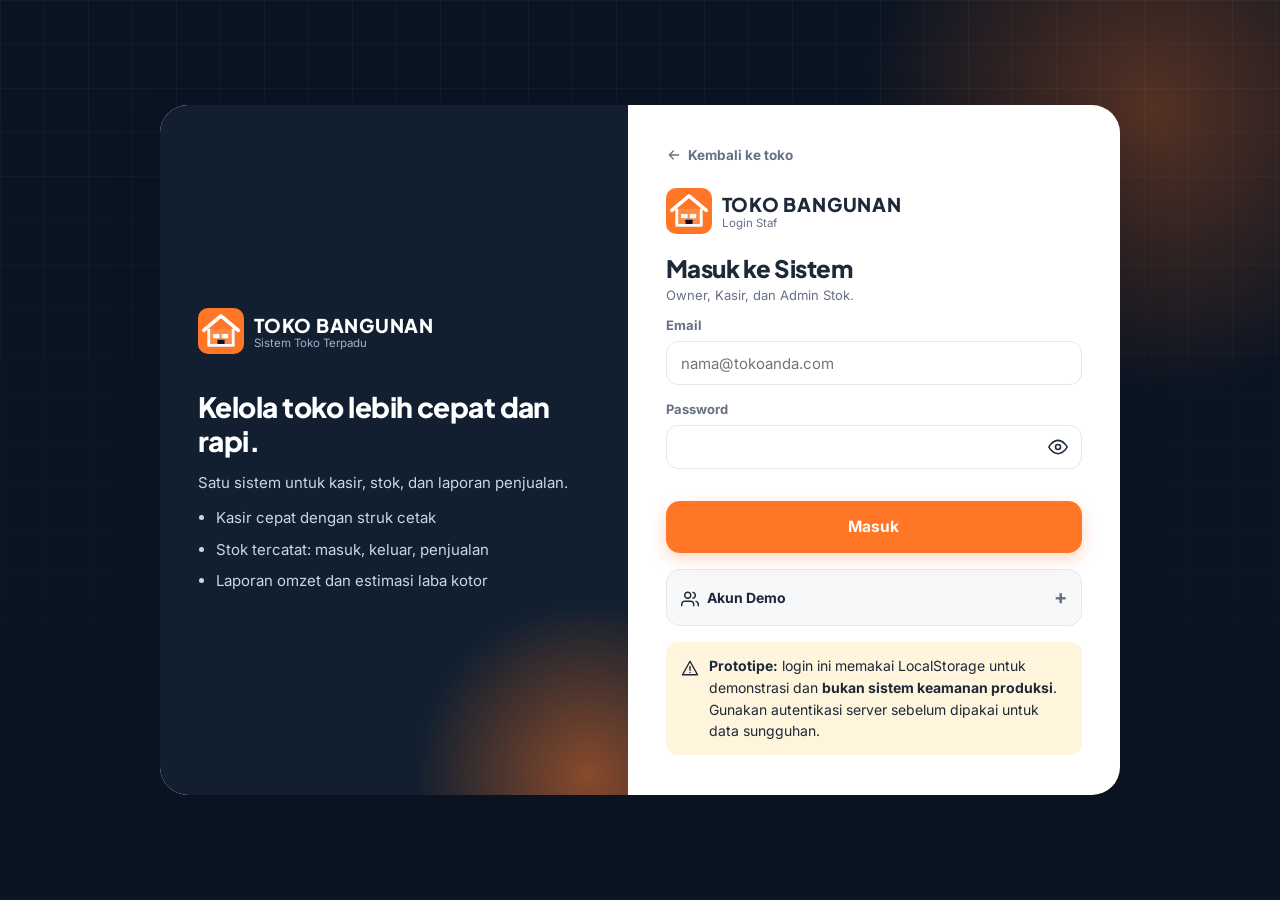
==== commit f954fc24: "Add files via upload" ====
--- a/admin-stok.html
+++ b/admin-stok.html
@@ -5,6 +5,7 @@
 <meta name="viewport" content="width=device-width, initial-scale=1">
 <title>Dashboard Admin Stok — TOKO BANGUNAN</title>
 <meta name="description" content="Inventaris dan pengelolaan stok toko bangunan.">
+<meta name="robots" content="noindex,nofollow">
 <meta name="theme-color" content="#0B1422">
 <link rel="manifest" href="manifest.json">
 <link rel="icon" href="icon.svg" type="image/svg+xml">
@@ -73,6 +74,7 @@
 </main>
 <div id="dash-foot"></div></div></div>
 <script src="data.js"></script>
+<script src="simulasi.js"></script>
 <script src="art.js"></script>
 <script src="app.js"></script>
 <script src="auth.js"></script>
--- a/style.css
+++ b/style.css
@@ -313,3 +313,26 @@
 .zone-edit { display: grid; grid-template-columns: 2fr repeat(3, 1fr) auto; gap: 8px; align-items: end; margin-bottom: 8px; } .veh-edit { display: grid; grid-template-columns: 2fr 1fr repeat(3, 1fr) auto; gap: 8px; align-items: end; margin-bottom: 8px; }
 .qris-preview { max-width: 240px; border-radius: 12px; border: 1px solid var(--line); background: #fff; }
 @media (prefers-reduced-motion: reduce) { * { animation: none !important; transition: none !important; scroll-behavior: auto !important; } .ld-bar i { transform: none; } }
+
+/* ===== V2.1: notifikasi, kas, meter, hero & banner (tanpa blur/filter berat; aman untuk Windows 7) ===== */
+.notif-wrap { position: relative; } .notif-wrap .icon-btn { position: relative; }
+.notif-panel { position: absolute; right: 0; top: calc(100% + 8px); width: min(380px, calc(100vw - 24px)); background: var(--surface); color: var(--text); border: 1px solid var(--line); border-radius: 16px; box-shadow: var(--shadow-lg); z-index: 900; overflow: hidden; }
+.np-head { display: flex; justify-content: space-between; align-items: center; padding: 12px 14px; border-bottom: 1px solid var(--line); } .np-list { max-height: min(60vh, 440px); overflow: auto; }
+.np-foot { display: flex; justify-content: center; align-items: center; gap: 6px; padding: 11px; border-top: 1px solid var(--line); font-weight: 700; font-size: 13.5px; color: var(--orange-d); }
+.nt-item { display: flex; gap: 11px; padding: 11px 14px; border-bottom: 1px solid var(--line); color: var(--text); text-decoration: none !important; position: relative; } a.nt-item:hover { background: var(--surface-2); }
+.nt-item.unread { background: var(--orange-soft); } .nt-item.unread::after { content: ""; position: absolute; right: 12px; top: 16px; width: 8px; height: 8px; border-radius: 50%; background: var(--orange); }
+.nt-ic { flex: none; width: 34px; height: 34px; border-radius: 10px; display: flex; align-items: center; justify-content: center; background: #e8f0fe; color: #1d6fd6; }
+.nt-ic.ok { background: var(--ok-soft); color: var(--ok); } .nt-ic.warn { background: var(--warn-soft); color: var(--warn); } .nt-ic.bad { background: var(--bad-soft); color: var(--bad); }
+.nt-tx { min-width: 0; font-size: 13px; line-height: 1.4; } .nt-tx b { display: block; font-size: 13.5px; } .nt-tx span { display: block; color: var(--muted); overflow-wrap: anywhere; } .nt-tx small { color: var(--muted); font-size: 11.5px; }
+.nt-full { border: 1px solid var(--line); border-radius: 14px; overflow: hidden; } .nt-full .nt-item:last-child { border-bottom: 0; }
+.side-badge { position: static; margin-left: auto; } .side-nav a { align-items: center; }
+.meter.ok i { background: var(--ok); } .meter.warn i { background: #f59e0b; } .meter.bad i { background: var(--bad); }
+.hero-eyebrow { display: inline-flex; align-items: center; gap: 8px; background: rgba(255, 118, 38, .14); color: #ffb184; border: 1px solid rgba(255, 118, 38, .35); border-radius: 99px; padding: 5px 12px; font-size: 12.5px; font-weight: 700; margin-bottom: 12px; }
+.hero-eyebrow::before { content: ""; width: 7px; height: 7px; border-radius: 50%; background: var(--orange); }
+.hero-points { list-style: none; padding: 0; margin: 14px 0 0; display: flex; flex-wrap: wrap; gap: 6px 16px; color: #dbe6f2; font-size: 13.5px; font-weight: 600; } .hero-points li::before { content: "✓"; color: #4ade80; margin-right: 6px; font-weight: 800; }
+.quick-cats { display: flex; gap: 8px; overflow-x: auto; padding: 4px 0 2px; margin-top: 16px; -webkit-overflow-scrolling: touch; scrollbar-width: none; } .quick-cats::-webkit-scrollbar { display: none; }
+.quick-cats a { flex: none; background: rgba(255, 255, 255, .08); border: 1px solid rgba(255, 255, 255, .16); color: #e6edf6; border-radius: 99px; padding: 7px 14px; font-size: 13px; font-weight: 600; text-decoration: none !important; } .quick-cats a:hover { background: var(--orange); border-color: var(--orange); color: #fff; }
+.banner-promo { display: block; position: relative; border-radius: var(--r-lg); overflow: hidden; box-shadow: var(--shadow); background: var(--navy); line-height: 0; } .banner-promo img { width: 100%; height: auto; display: block; } .banner-promo:hover { box-shadow: var(--shadow-lg); }
+.hero h1 { text-shadow: none; } .hero-media { box-shadow: 0 24px 60px rgba(0, 0, 0, .4), 0 0 0 1px rgba(255, 118, 38, .18); }
+.stat-line { display: flex; flex-wrap: wrap; gap: 8px 22px; margin: 18px 0 0; padding: 0; list-style: none; } .stat-line li { color: #aebdd0; font-size: 12.5px; } .stat-line b { display: block; color: #fff; font: 800 20px var(--font-h); }
+.np-head .link-more { background: none; border: 0; cursor: pointer; padding: 4px 0; font-family: var(--font); } .stat b { overflow-wrap: anywhere; }
--- a/responsive.css
+++ b/responsive.css
@@ -42,20 +42,21 @@
 }
 @media (min-width: 900px) {
   /* Navigasi: navbar atas, tab bar bawah hilang */
-  body[data-shell="public"] { padding-bottom: 0; } .bnav, .mnav, #mnav-btn { display: none !important; }
-  .hdr-row { flex-wrap: nowrap; gap: 18px; padding-top: 14px; padding-bottom: 14px; }
-  .hdr-nav { display: flex; } .hdr-search { order: 0; flex: 1 1 auto; max-width: 540px; margin-left: 4px; } .hdr-actions { order: 0; }
+  body[data-shell="public"] { padding-bottom: 0; } .bnav { display: none !important; }
+  .hdr-row { flex-wrap: nowrap; gap: 16px; padding-top: 14px; padding-bottom: 14px; }
+  .hdr-search { order: 0; flex: 1 1 auto; max-width: 540px; margin-left: 4px; } .hdr-actions { order: 0; }
   .brand b { font-size: 19px; } .brand small { font-size: 11.5px; }
   .hero-inner { grid-template-columns: minmax(0, 1.02fr) minmax(0, .98fr); gap: 40px; padding: 56px 20px 84px; }
   .hero p { font-size: 17px; } .hero-cta { margin-top: 24px; }
   .trust-strip { margin-top: -44px; grid-template-columns: repeat(4, minmax(0, 1fr)); } .feat { padding: 18px 20px; border-bottom: 0 !important; border-right: 1px solid var(--line) !important; } .feat:last-child { border-right: 0 !important; } .feat b { font-size: 14.5px; }
   .section { padding: 56px 0; } .sec-head { margin-bottom: 24px; }
+  .cat-grid { grid-template-columns: repeat(6, minmax(0, 1fr)); gap: 12px; } .prod-grid { grid-template-columns: repeat(4, minmax(0, 1fr)); gap: 14px; }
   .cat-card { flex-direction: column; text-align: center; padding: 12px 10px 14px; gap: 8px; border-radius: 16px; } .cat-card img { width: 100%; height: auto; aspect-ratio: 1; border-radius: 12px; } .cat-card b { font-size: 14px; } .cat-card > span { display: block; }
   .promo-banner { grid-template-columns: auto minmax(0, 1fr) auto; gap: 26px; padding: 26px 32px; } .promo-banner .pb-img { width: 132px; height: 132px; }
   .ship-banner { grid-template-columns: minmax(0, 1.05fr) minmax(0, .95fr); } .ship-banner .l, .ship-banner .r { padding: 38px; }
   .why-grid { grid-template-columns: repeat(5, minmax(0, 1fr)); gap: 14px; } .why { padding: 22px 18px; } .why h3 { font-size: 15.5px; } .why p { font-size: 13.5px; }
   .exp-grid { grid-template-columns: repeat(3, minmax(0, 1fr)); gap: 16px; }
-  .proj-grid { grid-template-columns: repeat(6, minmax(0, 1fr)); } .proj-card { min-height: 220px; } .proj-card img { width: 100%; right: 0; top: 0; height: 62%; }
+  .proj-grid { grid-template-columns: repeat(3, minmax(0, 1fr)); } .proj-card { min-height: 200px; } .proj-card img { width: 100%; right: 0; top: 0; height: 62%; }
   .pd-wrap { grid-template-columns: minmax(0, .9fr) minmax(0, 1.1fr); gap: 28px; padding: 18px 0 56px; } .pd-info { padding: 28px; } .pd-info h1 { font-size: 30px; }
   .login-split { max-width: 960px; grid-template-columns: minmax(0, .95fr) minmax(0, 1fr); border-radius: 28px; }
   .login-aside { display: flex; flex-direction: column; justify-content: center; background: var(--navy-2); color: #fff; padding: 44px 38px; position: relative; overflow: hidden; }
@@ -84,8 +85,29 @@
   .pos { grid-template-columns: minmax(0, 1fr) 390px; gap: 20px; padding-bottom: 0; } .pos-grid { grid-template-columns: repeat(auto-fill, minmax(165px, 1fr)); gap: 12px; }
   .pos-cart { position: sticky; top: 84px; transform: none; max-height: calc(100vh - 100px); border-radius: var(--r); box-shadow: var(--shadow-sm); border: 1px solid var(--line); } .pos-pay { border-radius: 0 0 var(--r) var(--r); } .pos-fab { display: none; }
 }
-@media (min-width: 1200px) { .container { padding: 0 24px; } .hero-inner { padding: 64px 24px 92px; } }
+@media (min-width: 1100px) { .mnav, #mnav-btn { display: none !important; } .hdr-row { gap: 18px; } .hdr-nav { display: flex; } }
+@media (min-width: 1200px) { .proj-grid { grid-template-columns: repeat(6, minmax(0, 1fr)); } .proj-card { min-height: 220px; } .container { padding: 0 24px; } .hero-inner { padding: 64px 24px 92px; } }
 @media (min-width: 1600px) {
   .container { max-width: 1440px; } .prod-grid { grid-template-columns: repeat(5, minmax(0, 1fr)); } .hero h1 { font-size: 62px; } .cat-grid { grid-template-columns: repeat(auto-fill, minmax(170px, 1fr)); }
 }
-@media (min-width: 900px) and (max-width: 1299px) { .hdr-nav a { padding: 8px 9px; font-size: 13.5px; } .hdr-nav a svg { display: none; } }
+@media (min-width: 1100px) and (max-width: 1299px) { .hdr-nav a { padding: 8px 9px; font-size: 13.5px; } .hdr-nav a svg { display: none; } }
+
+/* Tabel tablet: tombol aksi ditumpuk agar tidak terpotong */
+@media (min-width: 720px) and (max-width: 1199px) { .tbl .actions { white-space: normal; min-width: 104px; } .tbl .actions .btn { display: flex; width: 100%; justify-content: center; margin: 3px 0; } .tbl th, .tbl td { padding-left: 8px; padding-right: 8px; } }
+/* Tombol WhatsApp mengambang */
+.wa-fab { position: fixed; right: 14px; bottom: 78px; z-index: 590; display: inline-flex; align-items: center; gap: 8px; background: #16A34A; color: #fff !important; border-radius: 999px; padding: 0 16px 0 14px; min-height: 48px; font: 700 14px var(--font); box-shadow: 0 10px 28px rgba(22, 163, 74, .38); text-decoration: none !important; transition: transform .2s ease, background .2s; }
+.wa-fab:hover { background: #15803D; transform: translateY(-2px); }
+@media (max-width: 479px) { .wa-fab span { display: none; } .wa-fab { padding: 0; width: 50px; justify-content: center; } }
+@media (min-width: 900px) { .wa-fab { bottom: 24px; right: 24px; } }
+
+/* ===== V2.1: header desktop 2 baris (perbaikan logo bertabrakan dengan menu pada layar 900–1300 px) ===== */
+@media (min-width: 900px) {
+  .hdr-row { flex-wrap: wrap; row-gap: 0; padding-bottom: 0; }
+  .brand { flex: none; } .brand b { white-space: nowrap; }
+  .hdr-search { order: 1; flex: 1 1 280px; max-width: 640px; min-width: 200px; } .hdr-actions { order: 2; flex: none; }
+  .hdr-nav { display: flex !important; order: 3; flex: 1 0 100%; gap: 2px; margin: 8px -6px 0; padding: 2px 0 0; border-top: 1px solid rgba(255, 255, 255, .08); overflow-x: auto; }
+  .hdr-nav a { padding: 10px 14px; font-size: 14px; } .hdr-nav a svg { display: inline-block !important; } .hdr-nav a.active { border-radius: 0; box-shadow: inset 0 -3px 0 var(--orange); background: transparent; }
+  #mnav-btn, .mnav { display: none !important; }
+  .hero-inner { padding-top: 48px; } .hero h1 { font-size: clamp(40px, 4.4vw, 60px); }
+}
+@media (min-width: 900px) { .quick-cats { display: none; } }
